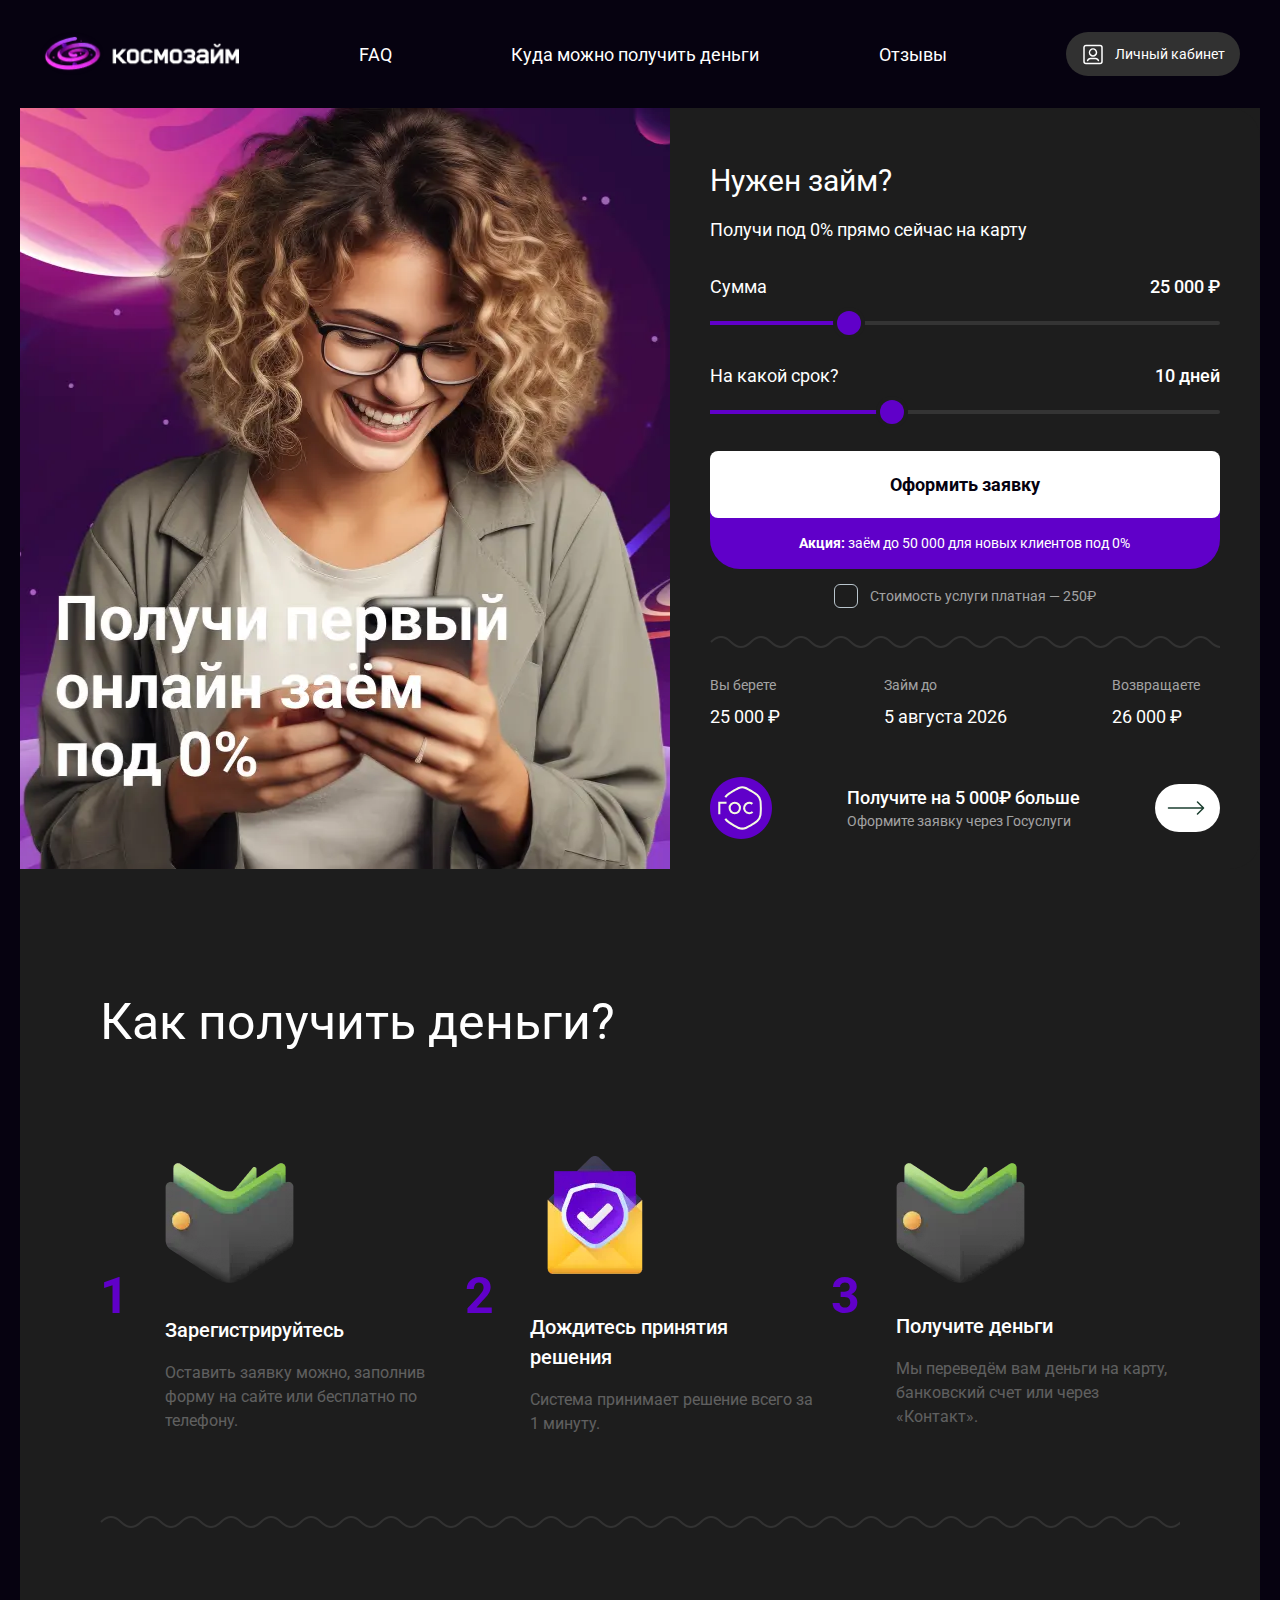
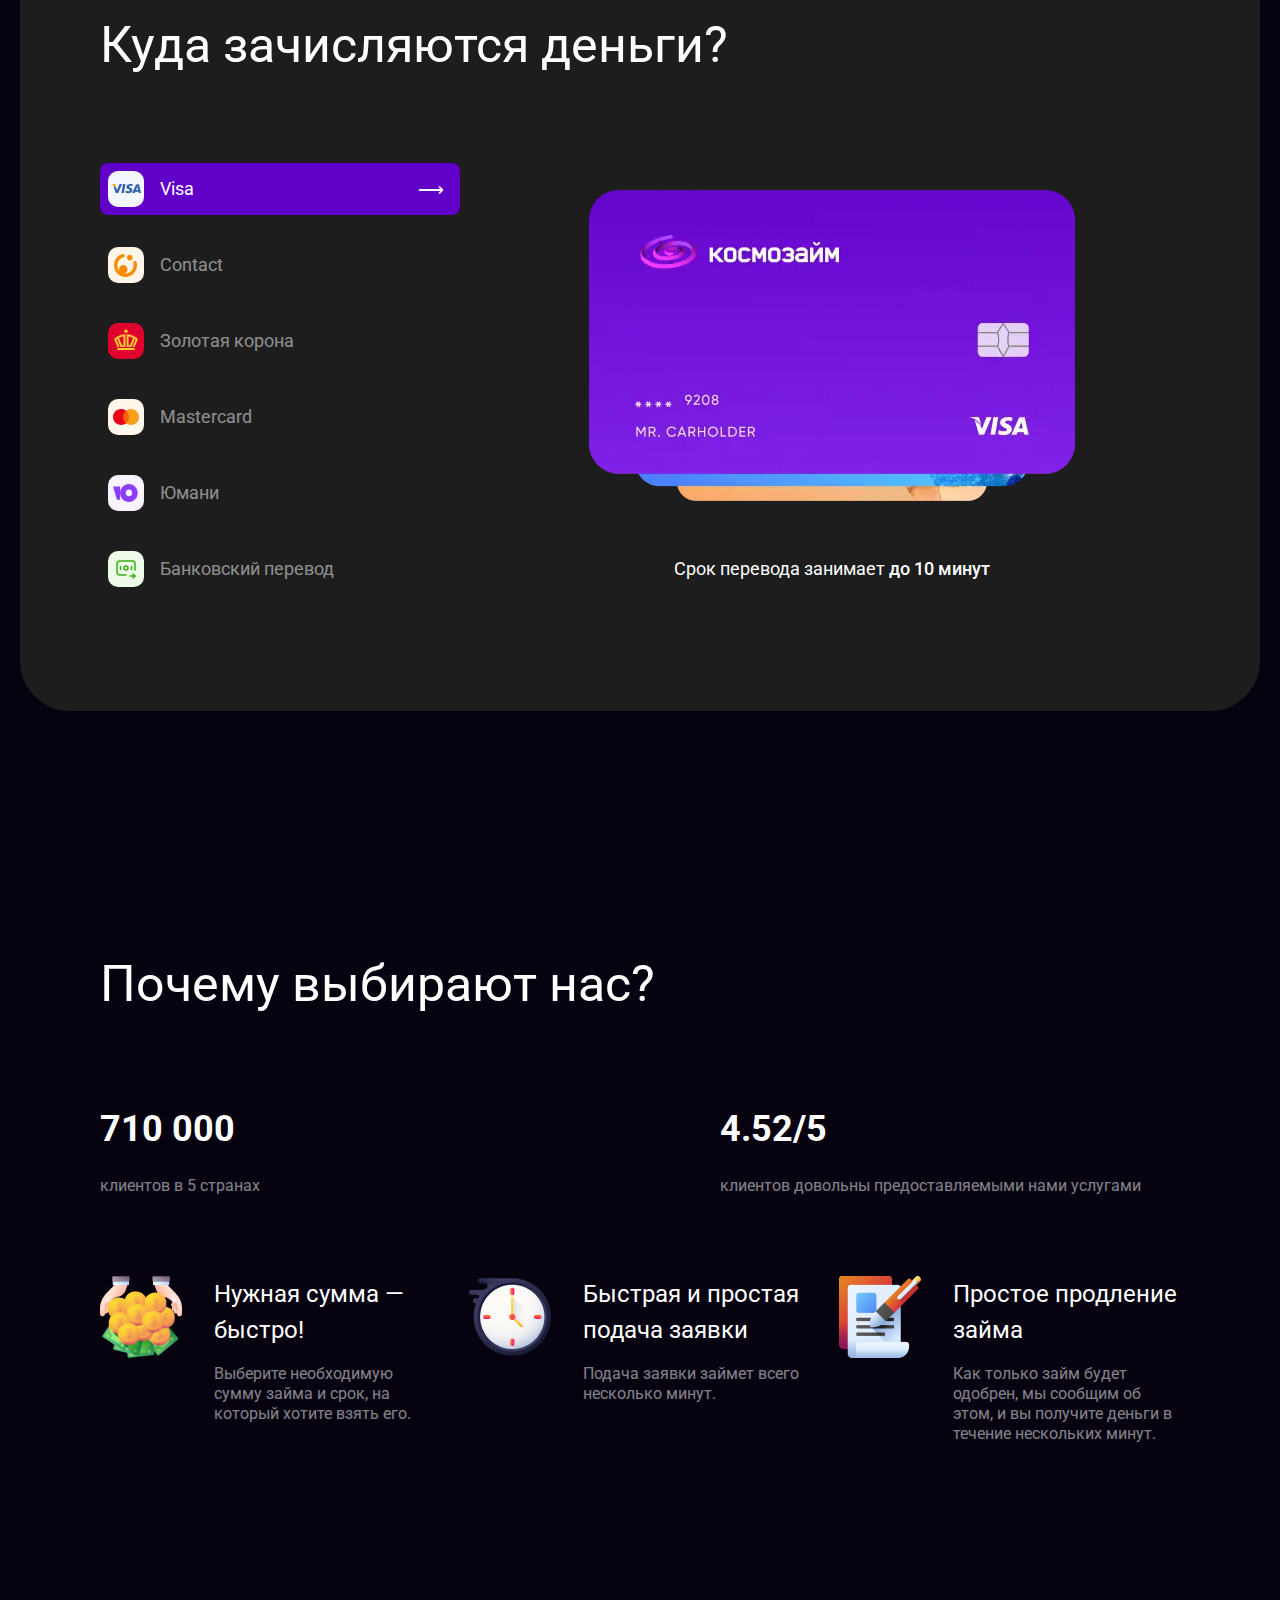
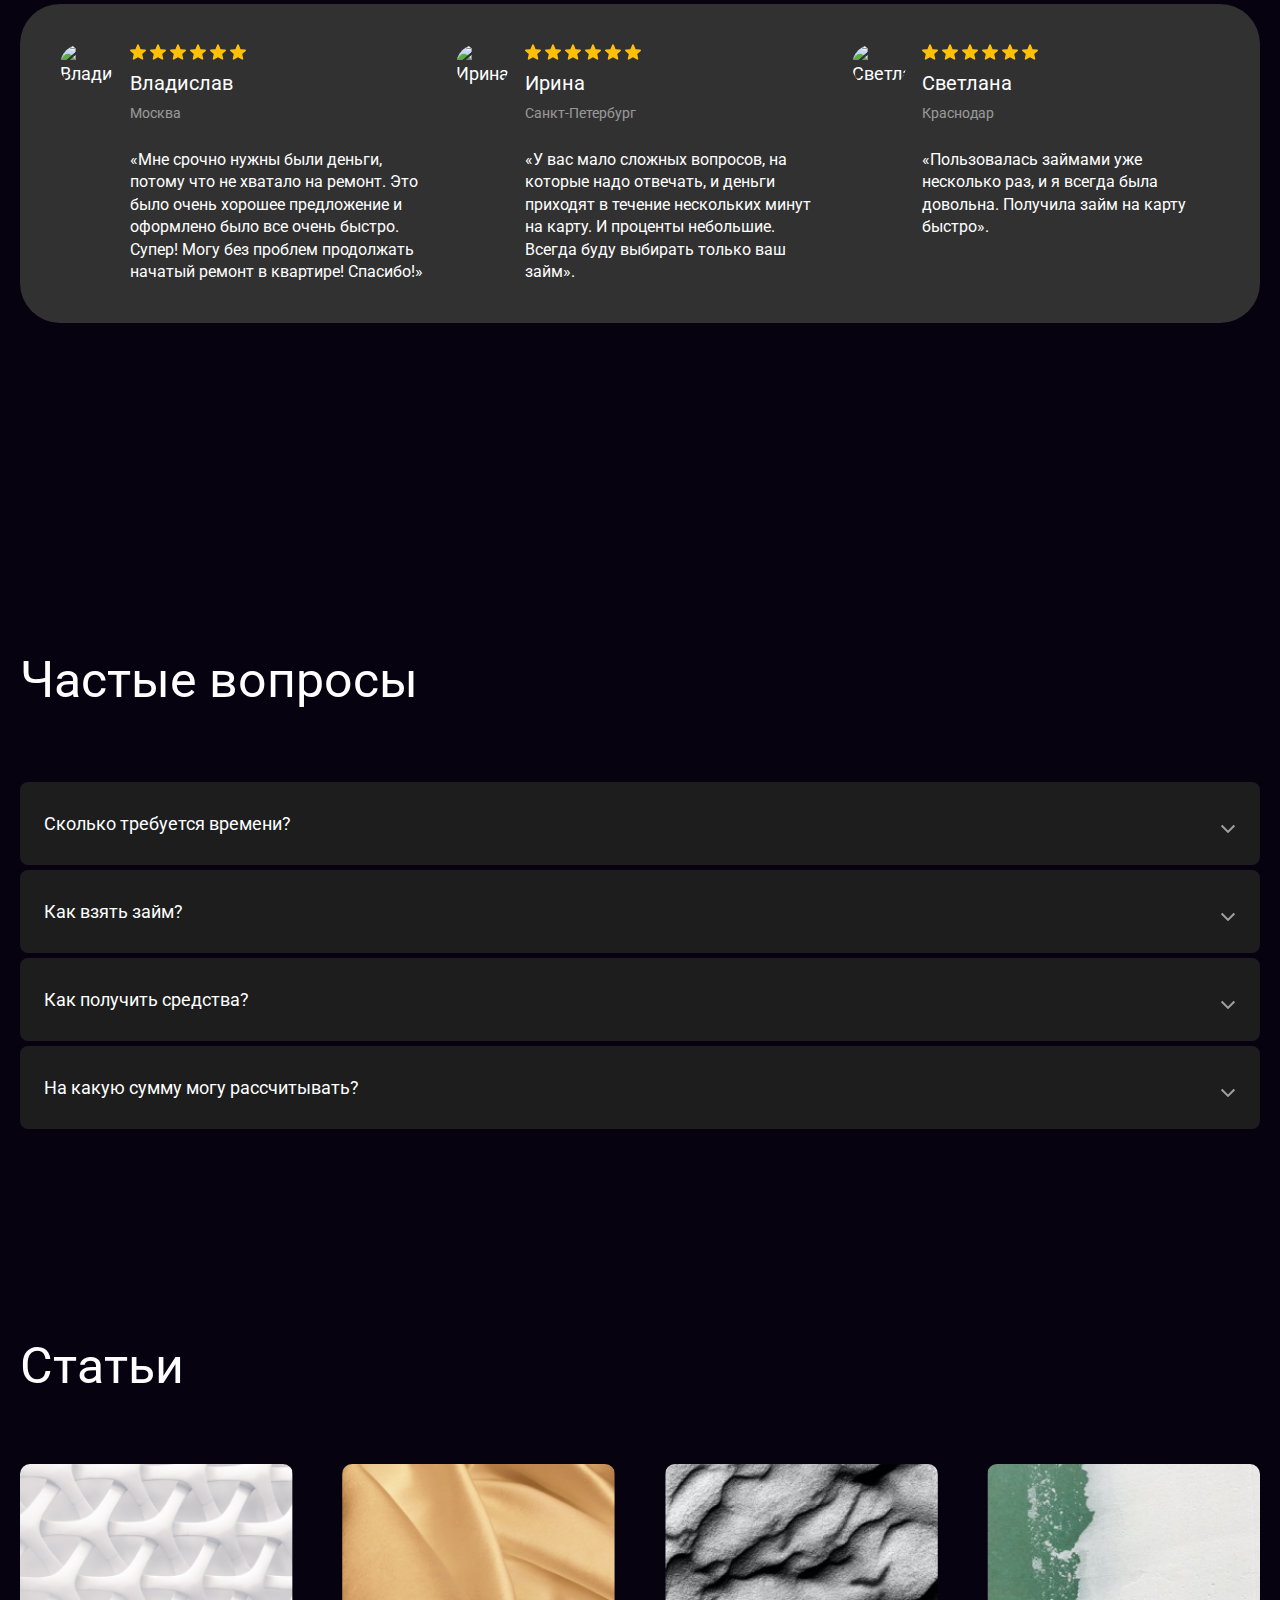
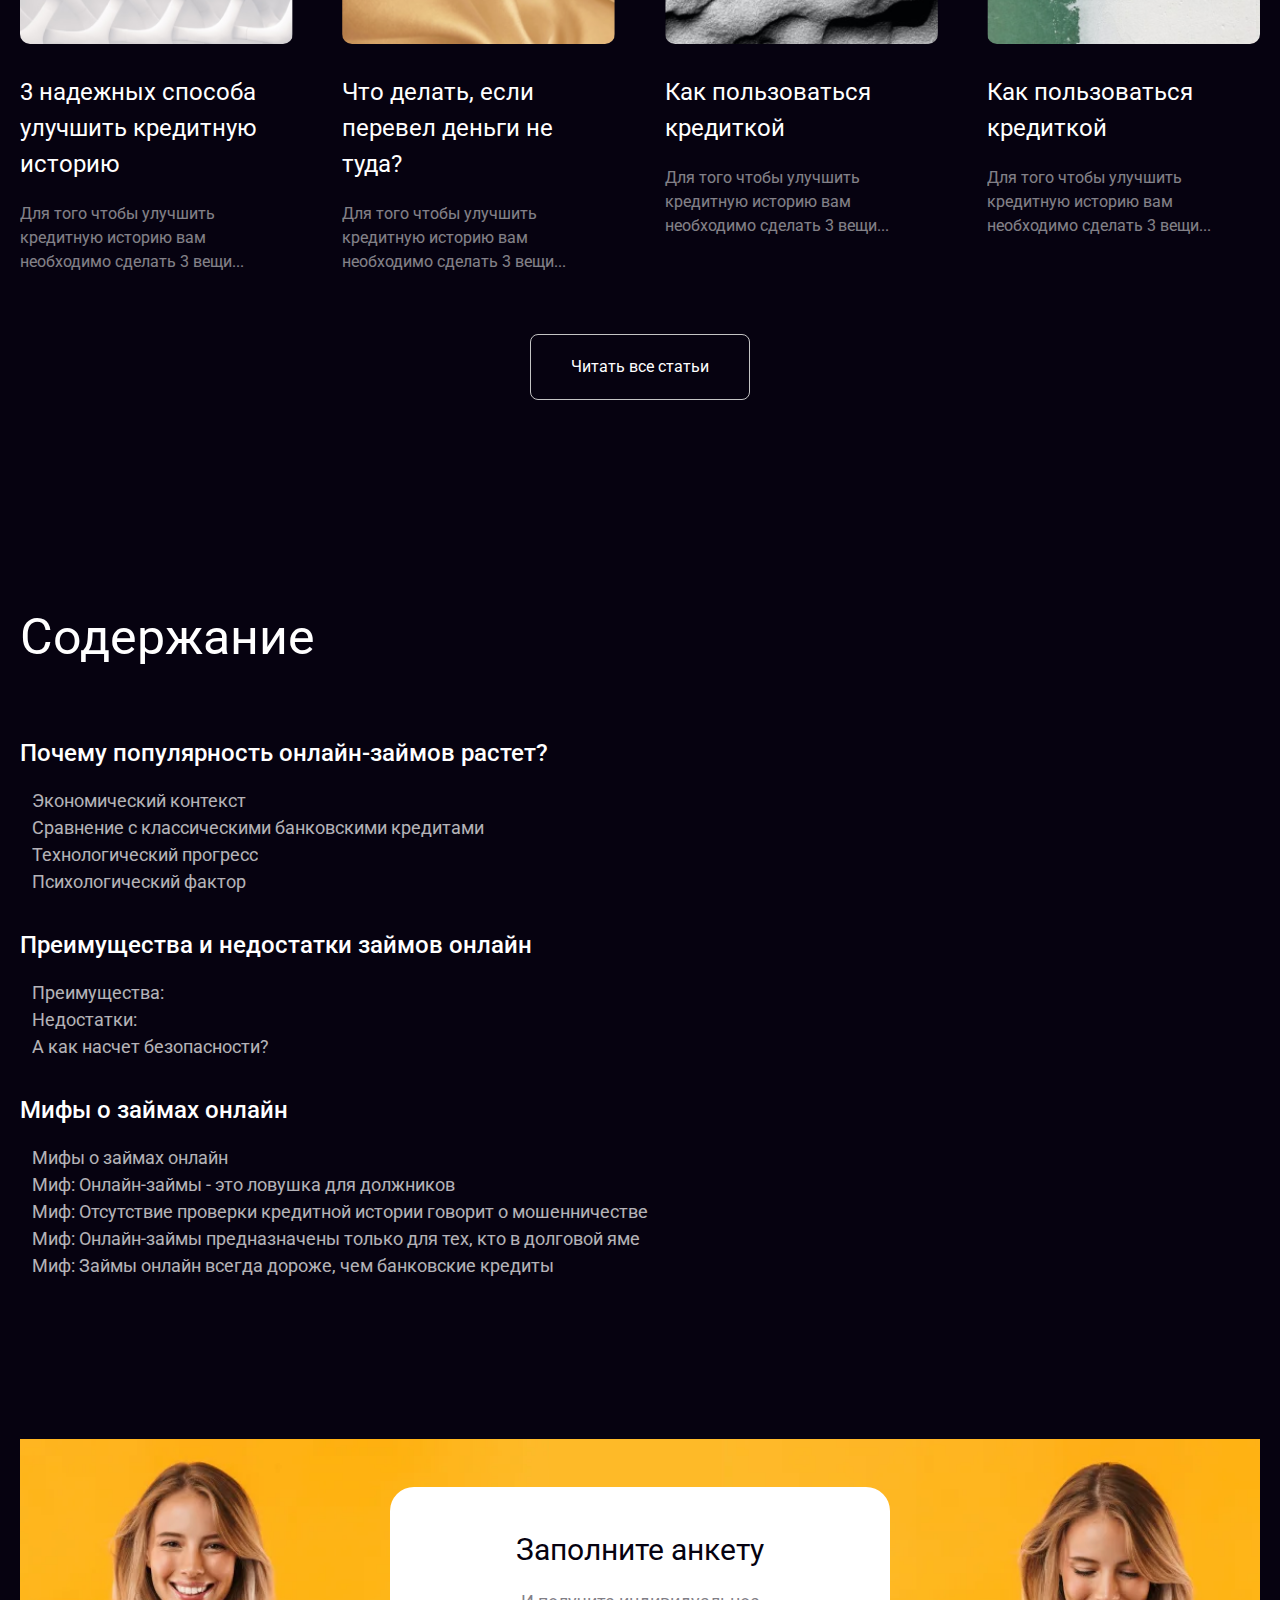
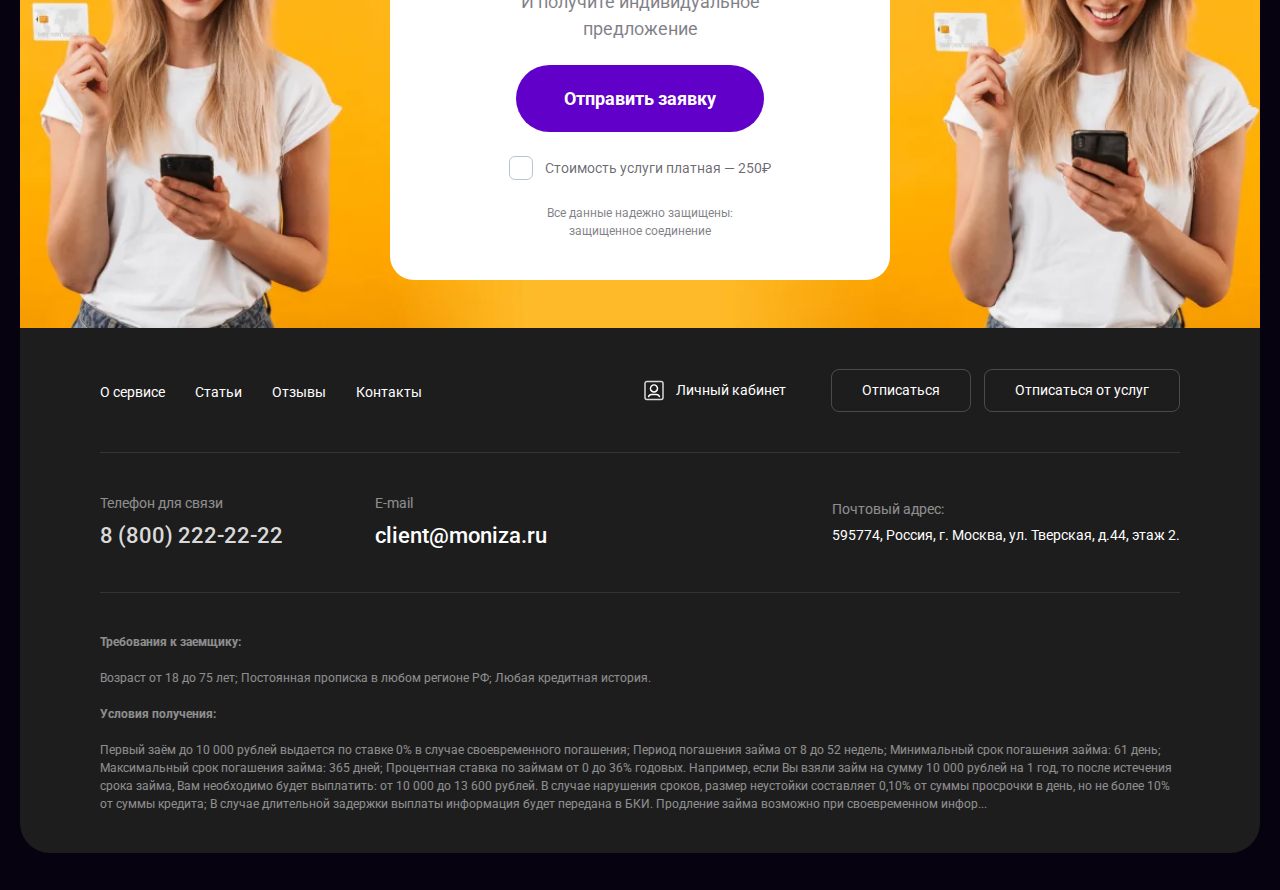
==== index.html @ 47b5fadd "Rename kosmozaym.html to index.html" ====
<!DOCTYPE html>
<html lang="en">
<head>
    <meta charset="UTF-8">
    <meta name="viewport" content="width=device-width, initial-scale=1.0">
    <title>Космозайм</title>
    <link rel="preconnect" href="https://fonts.googleapis.com">
    <link rel="preconnect" href="https://fonts.gstatic.com" crossorigin>
    <link href="https://fonts.googleapis.com/css2?family=Roboto:ital,wght@0,100;0,300;0,400;0,500;0,700;0,900;1,100;1,300;1,400;1,500;1,700;1,900&display=swap" rel="stylesheet">

    <link rel="stylesheet" href="./assets/css/style.css">
    
    <script src="./assets/js/alpine.min.js" defer></script>
</head>
<body x-data="{ mobileMenuOpen: false }" :style="mobileMenuOpen ? 'overflow-y: hidden;' : 'overflow-y: scroll;'">
    <header>
        <div class="header-container">
            <div class="flex justify-between items-center my-[32px]">
                <a href="#"><img src="./assets/img/logo.webp" width="199" height="45" alt="Bonon"></a>
                <a href="#" class="text-white book:hidden">FAQ</a>
                <a href="#" class="text-white book:hidden">Куда можно получить деньги</a>
                <a href="#" class="text-white book:hidden">Отзывы</a>
                <div class="items-center flex">
                    <a href="#" class="flex items-center bg-dark2 py-[10px] px-[15px] rounded-big text-white text-small leading-none smaller:hidden"><span class="mr-[10px]"><svg xmlns="http://www.w3.org/2000/svg" width="24" height="24" fill="none"><path stroke="#FFFFFF" stroke-linecap="round" stroke-linejoin="round" stroke-width="1.5" d="M19 21.5H5a2 2 0 0 1-2-2v-14a2 2 0 0 1 2-2h14a2 2 0 0 1 2 2v14a2 2 0 0 1-2 2Z" clip-rule="evenodd"/><path stroke="#FFFFFF" stroke-linecap="round" stroke-linejoin="round" stroke-width="1.5" d="M14.475 7.947a3.5 3.5 0 1 1-4.95 4.95 3.5 3.5 0 0 1 4.95-4.95M17.413 18.531a3.213 3.213 0 0 0-.804-1.172v0a3.209 3.209 0 0 0-2.185-.859H9.576c-.812 0-1.59.307-2.186.859v0a3.225 3.225 0 0 0-.804 1.172"/></svg></span><span>Личный кабинет</span></a>
                    <div class="w-16 ml-3  hidden book:flex relative justify-center items-center">
                        <div class="fixed top-0 left-0 w-full h-screen overflow-scroll bg-dark transition-all duration-200 ease-in-out z-10" :style="mobileMenuOpen ? 'visibility: visibile; opacity: 1;left:0;' : 'visibility: invisible; opacity: 0;left:-100%; pointer-events: none;'">
                            <div class="flex h-screen flex-col px-[20px] items-center justify-center">
                                <a href="#" class="flex items-center bg-dark2 py-[10px] px-[15px] rounded-big text-black2 text-small leading-none"><span class="mr-[10px]"><svg xmlns="http://www.w3.org/2000/svg" width="24" height="24" fill="none"><path stroke="#FFFFFF" stroke-linecap="round" stroke-linejoin="round" stroke-width="1.5" d="M19 21.5H5a2 2 0 0 1-2-2v-14a2 2 0 0 1 2-2h14a2 2 0 0 1 2 2v14a2 2 0 0 1-2 2Z" clip-rule="evenodd"/><path stroke="#FFFFFF" stroke-linecap="round" stroke-linejoin="round" stroke-width="1.5" d="M14.475 7.947a3.5 3.5 0 1 1-4.95 4.95 3.5 3.5 0 0 1 4.95-4.95M17.413 18.531a3.213 3.213 0 0 0-.804-1.172v0a3.209 3.209 0 0 0-2.185-.859H9.576c-.812 0-1.59.307-2.186.859v0a3.225 3.225 0 0 0-.804 1.172"/></svg></span><span>Личный кабинет</span></a>
                                <a href="#" class="text-white my-5 font-medium">FAQ</a>
                                <a href="#" class="text-white my-5 font-medium">Куда можно получить деньги</a>
                                <a href="#" class="text-white my-5 font-medium">Отзывы</a>
                            </div>
                        </div>
                        <button type="button" class=" tham tham-e-spin tham-w-8 -top-[8px] left-0 absolute z-20" @click="function(){$el.classList.toggle('tham-active');mobileMenuOpen = !mobileMenuOpen;}">
                            <div class="tham-box">
                              <div class="tham-inner bg-white"></div>
                            </div>
                        </button>
                    </div>                  
                </div>
            </div>
        </div>
    </header>
    <main>
        <div class="main-container">
            <div class="bg-dark rounded-b-big">
                <section class="header-block rounded-tr-[30px]" x-data="{ maxSum: 100000, minSum: 2500, step: 2500, progress: 25000, startPosition: 0, touch: false, width: 0, maxSum2: 30, minSum2: 1, step2: 1, progress2: 10, startPosition2: 0, touch2: false, width2: 0 }">
                    <div class="flex book:flex-col bg-dark rounded-[30px]">
                        <div class="w-[55%] h-[761px] normal:h-[400px] book:w-full" style="background-image: url(./assets/img/zaem.webp); background-size: cover; background-repeat: no-repeat;background-position: center;"></div>
                        <div class="w-[45%] bigger:w-[50%] semibig:w-[55%] book:w-full relative">
                            <div class="form-container py-[50px]">
                                <h3 class="text-white text-semibig mb-[13px]">Нужен займ?</h3>
                                <p class="text-white text-seminormal">Получи под 0% прямо сейчас на карту</p>
                                <div class="text-seminormal text-white">
                                    <div class="my-[30px]">
                                        <div class="flex items-center justify-between">
                                            <span>Сумма</span>
                                            <span class="font-medium" x-text="progress.toString().split('').reverse().map((el, index) => index % 3 !== 2 ? el : ` ${el}`).reverse().join('') + ' ₽'"></span>
                                        </div>
                                        <button type="button" @touchmove.window="let prog = progress;let round = (a, b) => Math.round(a/b)*b;if(touch){prog = round((maxSum / 100)* ((($event.touches[0].clientX - startPosition) / width) * 100), step);} if(prog >= minSum && prog <= maxSum){progress = prog}" @touchend.window="touch = false" @touchstart="touch = true;let prog = progress;let round = (a, b) => Math.round(a/b)*b;prog = round((maxSum / 100)* ((($event.touches[0].clientX - startPosition) / width) * 100), step);if(prog >= minSum && prog <= maxSum){progress = prog}" @mousedown="touch = true;let prog = progress;let round = (a, b) => Math.round(a/b)*b;prog = round((maxSum / 100)* ((($event.clientX - startPosition) / width) * 100), step);if(prog >= minSum && prog <= maxSum){progress = prog}" @mouseup.window="touch = false" @mousemove.window="let prog = progress;let round = (a, b) => Math.round(a/b)*b;if(touch){prog = round((maxSum / 100)* ((($event.clientX - startPosition) / width) * 100), step);} if(prog >= minSum && prog <= maxSum){progress = prog}" class="styled-range relative w-full h-[4px] bg-white/10 rounded-full mt-[21px]" x-init="width = $el.getBoundingClientRect().width;" @resize.window="width = $el.getBoundingClientRect().width;">
                                            <div class="absolute bg-purple h-[4px] left-0 top-0" :style="'width:' + (progress / maxSum) * 100 + '%;'" x-init="startPosition = $el.getBoundingClientRect().left;" @resize.window="startPosition = $el.getBoundingClientRect().left;"></div>
                                            <div class="absolute w-[24px] h-[24px] bg-purple rounded-full -top-[250%] left-0 shadow-range" :style="'left:' + (progress / maxSum) * 100 + '%;'"></div>
                                            <!-- Если нужно использовать элемент выбора для формы, данные автоматически добавляются скриптом в value этого input:  -->
                                            <input type="range" :value="progress" style="display: none;">
                                        </button>
                                        
                                    </div>
                                    <div class="my-[30px]">
                                        <div class="flex items-center justify-between">
                                            <span>На какой срок?</span>
                                            <span class="font-medium" x-text="function(){let dayTitle = (number) => {if (number > 10 && [11, 12, 13, 14].includes(number%100)) return 'дней';last_num = number%10;if (last_num == 1) return 'день';if ([2,3,4].includes(last_num)) return 'дня';if ([5,6,7,8,9, 0].includes(last_num)) return 'дней';}; return progress2 + ' ' + dayTitle(progress2)}"></span>
                                        </div>
                                        <button type="button"  @touchmove.window="let prog = progress2;let round = (a, b) => Math.round(a/b)*b;if(touch2){prog = round((maxSum2 / 100)* ((($event.touches[0].clientX - startPosition2) / width2) * 100), step2);} if(prog >= minSum2 && prog <= maxSum2){progress2 = prog}" @touchend.window="touch2 = false" @touchstart="touch2 = true;let prog = progress2;let round = (a, b) => Math.round(a/b)*b;prog = round((maxSum2 / 100)* ((($event.touches[0].clientX - startPosition2) / width2) * 100), step2);if(prog >= minSum2 && prog <= maxSum2){progress2 = prog}" @mousedown="touch2 = true;let prog = progress2;let round = (a, b) => Math.round(a/b)*b;prog = round((maxSum2 / 100)* ((($event.clientX - startPosition2) / width2) * 100), step2);if(prog >= minSum2 && prog <= maxSum2){progress2 = prog}" @mouseup.window="touch2 = false" @mousemove.window="let prog = progress2;let round = (a, b) => Math.round(a/b)*b;if(touch2){prog = round((maxSum2 / 100)* ((($event.clientX - startPosition2) / width2) * 100), step2);} if(prog >= minSum2 && prog <= maxSum2){progress2 = prog}" class="styled-range relative w-full h-[4px] bg-white/10 rounded-full mt-[21px]" x-init="width2 = $el.getBoundingClientRect().width;" @resize.window="width2 = $el.getBoundingClientRect().width;">
                                            <div class="absolute bg-purple h-[4px] left-0 top-0" :style="'width:' + (progress2 / maxSum2) * 100 + '%;'" x-init="startPosition2 = $el.getBoundingClientRect().left;" @resize.window="startPosition2 = $el.getBoundingClientRect().left;"></div>
                                            <div class="absolute w-[24px] h-[24px] bg-purple rounded-full -top-[250%] left-0 shadow-range" :style="'left:' + (progress2 / maxSum2) * 100 + '%;'"></div>
                                            <!-- Если нужно использовать элемент выбора для формы, данные автоматически добавляются скриптом в value этого input:  -->
                                            <input type="range" :value="progress2" style="display: none;">
                                        </button>
                                        
                                    </div>
                                </div>
                                
                                <div class="flex flex-col w-full bg-purple rounded-[30px] mt-[30px]">
                                    <a href="#" class="text-black focus:border-0 focus:ring-0 text-seminormal font-bold text-center py-[20px] smaller:py-[15px] smaller:font-medium bg-white rounded-[8px]">Оформить заявку</a>
                                    <div class="text-small text-white text-center py-[15px] smaller:px-4"><span class="font-bold text-white">Акция: </span>заём до 50 000 для новых клиентов под 0%</div>
                                </div>
    
                                <label class="flex justify-center items-center mt-[15px]">
                                    <input type="checkbox" class="text-purple rounded-[6px] focus:outline-none focus:ring-0 focus:ring-offset-0 border border-gray2 w-[24px] h-[24px] bg-transparent">
                                    <span class="text-small ml-[12px] text-white/60">Стоимость услуги платная — 250₽</span>
                                </label>
                                <div class="mt-[26px]">
                                    <div class="bg-separator-wave h-[12px] mt-7 book:my-[50px]"></div>
                                    <div class="flex smaller:flex-col justify-between smaller:items-start items-center mt-[27px] mr-[20px] smaller:mr-0">
                                        <div class="text-white smaller:mb-5">
                                            <div class="text-white/60 text-small">Вы берете</div>
                                            <div class="text-seminormal mt-[7px]" x-text="progress.toString().split('').reverse().map((el, index) => index % 3 !== 2 ? el : ` ${el}`).reverse().join('') + ' ₽'"></div>
                                        </div>
                                        <div class="text-white smaller:mb-5">
                                            <div class="text-white/60 text-small">Займ до</div>
                                            <div class="text-seminormal mt-[7px]" x-text="function(){let date = new Date();let mNames = ['января', 'февраля', 'марта', 'апреля', 'мая', 'июня', 'июля', 'августа', 'сентября', 'октября', 'ноября', 'декабря']; date.setDate(date.getDate() + progress2); return date.getDate() + ' ' + mNames[date.getMonth()] + ' ' + date.getFullYear()}">22 сентября 2021</div>
                                        </div>
                                        <div class="text-white smaller:mb-5">
                                            <div class="text-white/60 text-small">Возвращаете</div>
                                            <div class="text-seminormal mt-[7px]" x-text="(progress + ((progress / 100) * 4 )).toString().split('').reverse().map((el, index) => index % 3 !== 2 ? el : ` ${el}`).reverse().join('') + ' ₽'"">26 000₽</div>
                                        </div>
                                    </div>
                                </div>
                            </div>
                            <div class="absolute bottom-0 left-0 book:static w-full bg-white2">
                                <div class="form-container py-[30px] semibig:px-[20px]">
                                    <a href="#" class="flex justify-between items-center">
                                        <div class="smaller:hidden">
                                            <svg xmlns="http://www.w3.org/2000/svg" width="62" height="62" fill="none"><g clip-path="url(#a)"><path fill="#6000C9" d="M31 62c17.12 0 31-13.88 31-31C62 13.88 48.12 0 31 0 13.88 0 0 13.88 0 31c0 17.12 13.88 31 31 31Z"/><path fill="#F4FAE1" d="M32.22 52.7a9.424 9.424 0 0 1-3.845-.744c-.124 0-2.893-1.343-5.993-3.224-3.1-1.88-5.56-3.74-5.663-3.823a9.631 9.631 0 0 1-2.252-2.687l1.777-1.054a7.628 7.628 0 0 0 1.777 2.067s2.46 1.88 5.477 3.699c3.017 1.819 5.766 3.1 5.807 3.12a8.267 8.267 0 0 0 5.932 0s2.79-1.301 5.807-3.12a65.603 65.603 0 0 0 5.477-3.7 9.135 9.135 0 0 0 2.996-5.455s.33-3.183.33-6.82c0-3.638-.31-6.8-.33-6.82a9.156 9.156 0 0 0-2.996-5.456s-2.46-1.881-5.477-3.7c-3.017-1.818-5.91-3.058-5.91-3.058a8.267 8.267 0 0 0-5.932 0s-2.79 1.302-5.787 3.12a67.634 67.634 0 0 0-5.435 3.679 7.667 7.667 0 0 0-1.777 2.067l-1.736-1.013a9.588 9.588 0 0 1 2.294-2.687s2.542-1.942 5.662-3.823c3.12-1.88 5.89-3.162 5.994-3.224a10.333 10.333 0 0 1 7.667 0c.124 0 2.873 1.343 5.993 3.224 3.12 1.88 5.456 3.74 5.642 3.823a11.18 11.18 0 0 1 3.803 6.882c0 .124.33 3.286.33 7.027 0 3.74-.31 6.903-.33 7.027a11.18 11.18 0 0 1-3.803 6.882s-2.542 1.942-5.662 3.823c-3.121 1.88-5.89 3.162-5.994 3.224a9.424 9.424 0 0 1-3.844.744Z"/><path fill="#F4FAE1" d="M8.267 24.8h8.266v2.067h-6.2V37.2H8.267V24.8ZM24.8 26.867a4.133 4.133 0 1 1 0 8.267 4.133 4.133 0 0 1 0-8.267Zm0-2.067a6.2 6.2 0 1 0 0 12.4 6.2 6.2 0 0 0 0-12.4ZM39.267 37.2a6.2 6.2 0 1 1 3.76-11.14l-1.26 1.633a4.133 4.133 0 0 0-2.5-.826 4.133 4.133 0 1 0 2.666 7.295l1.322 1.591a6.2 6.2 0 0 1-3.988 1.447Z"/></g><defs><clipPath id="a"><path fill="#fff" d="M0 0h62v62H0z"/></clipPath></defs></svg>
                                        </div>
                                        <div class="text-white">
                                            <div class="text-seminormal font-medium">Получите на 5 000₽ больше</div>
                                            <div class="text-small text-white/60">Оформите заявку через Госуслуги</div>
                                        </div>
                                        <div class="bg-white rounded-full px-3 py-3"><svg xmlns="http://www.w3.org/2000/svg" width="41" height="24" fill="none"><path stroke="#1B3F30" stroke-linecap="round" stroke-linejoin="round" stroke-width="1.5" d="M1.48 11.98h34.99M30.483 5.988 36.52 12l-6.037 6.012"/></svg></div>
                                    </a>
                                </div>
                            </div>
                        </div>
                    </div>
                </section>
                <section class="px-[20px] md:px-[80px] py-10 md:py-[116px] ">
                    <h2 class="text-[26px] text-white md:text-[50px] text-center md:text-left">Как получить деньги?</h2> 
                    <div class="flex mt-5 md:mt-12 flex-wrap gap-4">
                        <div class="md:flex lg:items-center relative w-full text-center lg:text-left mt-12 lg:flex-1">
                            <div class="text-purple text-[50px] font-bold absolute md:relative">1</div>
                            <div class="md:pl-9 text-center flex-grow lg:text-left">
                                <img src="./assets/img/howtoapply.webp" alt="Зарегистрируйтесь" title="Зарегистрируйтесь" class="mx-auto lg:mx-0">
                                <h3 class="text-normal mt-7 text-white font-medium">Зарегистрируйтесь</h3>
                                <p class="text-[16px] text-white/60 opacity-50 mt-4">
                                    <span>Оставить заявку можно, заполнив форму на сайте или бесплатно по телефону.</span>
                                </p>
                            </div>
                        </div>
                        <div class="md:flex lg:items-center relative w-full text-center lg:text-left mt-12 lg:flex-1">
                            <div class="text-purple text-[50px] font-bold absolute md:relative">2</div>
                            <div class="md:pl-9 text-center flex-grow lg:text-left">
                                <img src="./assets/img/howtocheck.webp" alt="Дождитесь принятия решения" title="Дождитесь принятия решения" class="mx-auto lg:mx-0">
                                <h3 class="text-normal mt-7 text-white font-medium">Дождитесь принятия решения</h3>
                                <p class="text-[16px] text-white/60 opacity-50 mt-4"><span>Система принимает решение всего за 1 минуту.</span>
                                </p>
                            </div>
                        </div>
                        <div class="md:flex lg:items-center relative w-full text-center lg:text-left mt-12 lg:flex-1">
                            <div class="text-purple text-[50px] font-bold absolute md:relative">3</div>
                            <div class="md:pl-9 text-center flex-grow lg:text-left">
                                <img src="./assets/img/howtoreceivemoney.webp" alt="Получите деньги" title="Получите деньги" class="mx-auto lg:mx-0">
                                <h3 class="text-normal mt-7 text-white font-medium">Получите деньги</h3>
                                <p class="text-[16px] text-white/60 opacity-50 mt-4">
                                    <span>Мы переведём вам деньги на карту, банковский счет или через «Контакт».</span>
                                </p>
                            </div>
                        </div>
                    </div>
                    <div class="mt-20 bg-separator-wave h-[12px]"></div>
                    <h2 class="text-[26px] text-white md:text-[50px] text-center md:text-left mt-10 md:mt-20">Куда зачисляются деньги?</h2>
                    <div class="lg:flex gap-6 items-center mt-10 md:mt-20" x-data="{currentCardUrl: './assets/img/cardlist.webp', activeBtn: 1}">
                            <ul class="flex flex-wrap lg:flex-col justify-around gap-2 lg:gap-6">
                                <li @click="currentCardUrl = './assets/img/cardlist.webp';activeBtn = 1" class="px-2 py-2 cursor-pointer rounded-lg lg:min-w-[360px] relative flex items-center" :class="activeBtn == 1 ? 'px-2 py-2 cursor-pointer rounded-lg lg:min-w-[360px] relative flex items-center bg-purple' : 'px-2 py-2 cursor-pointer rounded-lg lg:min-w-[360px] relative flex items-center'">
                                    <svg width="36" height="36" viewBox="0 0 36 36" fill="none" xmlns="http://www.w3.org/2000/svg" class="lg:inline-block">
                                        <rect width="36" height="36" rx="10" fill="#F3F8FF"></rect>
                                        <path d="M30.9824 13.1316H29.0964C28.5263 13.1316 28.0877 13.307 27.8245 13.8772L24.228 22.079H26.7719C26.7719 22.079 27.2105 20.9825 27.2982 20.7193C27.5614 20.7193 30.0614 20.7193 30.4122 20.7193C30.5 21.0263 30.7193 22.0351 30.7193 22.0351H33L30.9824 13.1316ZM28 18.8772C28.2193 18.3509 28.9649 16.3772 28.9649 16.3772C28.9649 16.4211 29.1842 15.8509 29.2719 15.5439L29.4473 16.3333C29.4473 16.3333 29.9298 18.4825 30.0175 18.9211H28V18.8772Z" fill="#3362AB"></path> <path d="M24.4035 19.1403C24.4035 20.9825 22.7368 22.2105 20.1491 22.2105C19.0526 22.2105 18 21.9912 17.4298 21.7281L17.7807 19.7105L18.0877 19.8421C18.8772 20.193 19.4035 20.3246 20.3684 20.3246C21.0702 20.3246 21.8158 20.0614 21.8158 19.4474C21.8158 19.0526 21.5088 18.7895 20.5438 18.3509C19.6228 17.9123 18.3947 17.2105 18.3947 15.9386C18.3947 14.1842 20.1052 13 22.5175 13C23.4386 13 24.2281 13.1754 24.7105 13.3947L24.3596 15.3246L24.1842 15.1491C23.7456 14.9737 23.1754 14.7982 22.3421 14.7982C21.421 14.8421 20.9824 15.2368 20.9824 15.5877C20.9824 15.9825 21.5088 16.2895 22.3421 16.6842C23.7456 17.3421 24.4035 18.0877 24.4035 19.1403Z" fill="#3362AB"></path> <path d="M3 13.2193L3.04386 13.0438H6.81579C7.3421 13.0438 7.73684 13.2193 7.86842 13.7894L8.70175 17.7368C7.86842 15.6315 5.9386 13.921 3 13.2193Z" fill="#F9B50B"></path> <path d="M14.0087 13.1315L10.1929 22.035H7.60521L5.41223 14.5789C6.99118 15.5876 8.30697 17.1666 8.78942 18.2631L9.05258 19.1841L11.421 13.0876H14.0087V13.1315Z" fill="#3362AB"></path><path d="M15.0175 13.0876H17.4298L15.8947 22.035H13.4824L15.0175 13.0876Z" fill="#3362AB"></path>
                                    </svg>
                                    <div class="flex justify-between items-center semibook:mx-2">
                                        <span class="lg:ml-4 text-sm md:text-seminormal text-white" :class="activeBtn == 1 ? 'lg:ml-4 text-sm md:text-seminormal text-white opacity-100' : 'lg:ml-4 opacity-50 text-sm md:text-seminormal text-white'">Visa</span>
                                        <span class="lg:inline text-md absolute right-4 arrow semibook:hidden text-white" :style="activeBtn == 1 ? 'visibility:visible;opacity:1;' : 'visibility:invisible;opacity:0;'">⟶</span>
                                    </div>
                                </li>
                                <li @click="currentCardUrl = './assets/img/contactcard.webp';activeBtn = 2" class="px-2 py-2 cursor-pointer rounded-lg lg:min-w-[360px] relative flex items-center" :class="activeBtn == 2 ? 'px-2 py-2 cursor-pointer rounded-lg lg:min-w-[360px] relative flex items-center bg-purple' : 'px-2 py-2 cursor-pointer rounded-lg lg:min-w-[360px] relative flex items-center'">
                                    <svg width="36" height="36" viewBox="0 0 36 36" fill="none" xmlns="http://www.w3.org/2000/svg" class="lg:inline-block">
                                        <rect width="36" height="36" rx="10" fill="#FFF5E9"></rect>
                                        <path d="M26.5655 14.0985C27.4624 13.8357 28.4234 14.3613 28.6156 15.2812C28.8719 16.2669 29 17.2525 29 18.3038C29 24.7433 23.8747 30 17.532 30C11.1894 30 6 24.7433 6 18.3038C6 13.0472 9.52368 8.38183 14.585 7.06766C15.4819 6.80482 16.4429 7.33049 16.6351 8.25042C16.8914 9.17034 16.3788 10.0903 15.4819 10.3531C11.8942 11.3387 9.39554 14.6242 9.39554 18.3696C9.39554 20.3408 10.1003 22.2464 11.2535 23.692C11.1253 23.232 11.0613 22.8378 11.0613 22.3778C11.0613 20.0123 12.9192 18.041 15.2897 18.041C17.6602 18.041 19.5181 19.9466 19.5181 22.3778C19.5181 24.4148 18.1086 26.1232 16.2507 26.5831C16.6351 26.6489 17.0836 26.6489 17.468 26.6489C21.9526 26.6489 25.6045 22.9035 25.6045 18.3696C25.6045 17.6468 25.4763 16.924 25.3482 16.2012C25.156 15.2812 25.6685 14.3613 26.5655 14.0985ZM22.5292 7.92187C24.0028 8.25042 24.9638 9.82742 24.5794 11.3387C24.195 12.85 22.7214 13.7699 21.2479 13.4414C19.7744 13.1129 18.8134 11.5359 19.1978 10.0246C19.5822 8.44754 21.0557 7.52762 22.5292 7.92187Z" fill="#FF8C00"></path>
                                    </svg>
                                    <div class="flex justify-between items-center semibook:mx-2">
                                        <span class="lg:ml-4 text-sm md:text-seminormal text-white" :class="activeBtn == 2 ? 'lg:ml-4 text-sm md:text-seminormal text-white opacity-100' : 'lg:ml-4 opacity-50 text-sm md:text-seminormal text-white'">Contact</span>
                                        <span class="lg:inline text-md absolute right-4 arrow semibook:hidden text-white" :style="activeBtn == 2 ? 'visibility:visible;opacity:1;' : 'visibility:invisible;opacity:0;'">⟶</span>
                                    </div>
                                </li>
                                <li @click="currentCardUrl = './assets/img/koronacard.webp';activeBtn = 3" class="px-2 py-2 cursor-pointer rounded-lg lg:min-w-[360px] relative flex items-center" :class="activeBtn == 3 ? 'px-2 py-2 cursor-pointer rounded-lg lg:min-w-[360px] relative flex items-center bg-purple' : 'px-2 py-2 cursor-pointer rounded-lg lg:min-w-[360px] relative flex items-center'">
                                    <svg width="36" height="36" viewBox="0 0 36 36" fill="none" xmlns="http://www.w3.org/2000/svg" class="lg:inline-block">
                                        <rect width="36" height="36" rx="10" fill="#E0002E"></rect>
                                        <path fill-rule="evenodd" clip-rule="evenodd" d="M9.43225 27H26.5677V24.9619H9.43225V27ZM17.9757 6L20.2671 8.27065L17.9757 10.5368L15.7315 8.2714L17.9757 6ZM30 15.8904C26.8281 13.0664 22.7815 11.453 18.5594 11.329V24.0639C18.5594 24.0639 21.8673 24.0594 22.7277 24.0639C23.4454 24.0669 23.7023 23.4103 23.7023 23.4103L26.7223 15.9567C27.0123 16.146 27.2979 16.3443 27.5747 16.5507L24.4369 24.0639H26.6252L30 15.8904ZM21.6413 22.2471C21.4278 22.2552 20.5725 22.2471 20.5725 22.2471V13.5795C22.1227 13.8307 23.5992 14.3039 24.969 14.9678L22.1278 21.9229C21.9607 22.2605 21.642 22.2471 21.642 22.2471H21.6413ZM6 15.8904C9.17187 13.0664 13.2185 11.453 17.4406 11.329V24.0639C17.4406 24.0639 14.1327 24.0594 13.2723 24.0639C12.5539 24.0669 12.297 23.4103 12.297 23.4103L9.27768 15.9567C8.98693 16.146 8.70208 16.3443 8.42532 16.5507L11.5631 24.0639H9.37484L6 15.8904ZM14.3594 22.2471C14.5714 22.2552 15.4267 22.2471 15.4267 22.2471V13.5795C13.9032 13.8262 12.4228 14.2937 11.031 14.9678L13.8722 21.9229C14.0385 22.2605 14.3594 22.2471 14.3594 22.2471Z" fill="#FFC733"></path>
                                    </svg>
                                    <div class="flex justify-between items-center semibook:mx-2">
                                        <span class="lg:ml-4 text-sm md:text-seminormal text-white" :class="activeBtn == 3 ? 'lg:ml-4 text-sm md:text-seminormal text-white opacity-100' : 'lg:ml-4 opacity-50 text-sm md:text-seminormal text-white'">Золотая корона</span>
                                        <span class="lg:inline text-md absolute right-4 arrow semibook:hidden text-white" :style="activeBtn == 3 ? 'visibility:visible;opacity:1;' : 'visibility:invisible;opacity:0;'">⟶</span>
                                    </div>
                                </li>
                                <li @click="currentCardUrl = './assets/img/mastercardcard.webp';activeBtn = 4" class="px-2 py-2 cursor-pointer rounded-lg lg:min-w-[360px] relative flex items-center" :class="activeBtn == 4 ? 'px-2 py-2 cursor-pointer rounded-lg lg:min-w-[360px] relative flex items-center bg-purple' : 'px-2 py-2 cursor-pointer rounded-lg lg:min-w-[360px] relative flex items-center'">
                                    <svg width="36" height="36" viewBox="0 0 36 36" fill="none" xmlns="http://www.w3.org/2000/svg" class="lg:inline-block">
                                        <rect width="36" height="36" rx="10" fill="#FFF7EB">
                                        </rect> <g clip-path="url(#clip0)"><path d="M21.515 11.7111H14.485V24.2888H21.515V11.7111Z" fill="#FF5F00"></path><path d="M14.9313 18.0001C14.9313 15.4446 16.1365 13.1779 17.9888 11.7112C16.6275 10.6446 14.909 10.0001 13.0343 10.0001C8.59313 10.0001 5 13.5779 5 18.0001C5 22.4223 8.59313 26.0001 13.0343 26.0001C14.909 26.0001 16.6275 25.3557 17.9888 24.289C16.1365 22.8446 14.9313 20.5557 14.9313 18.0001Z" fill="#EB001B"></path> <path d="M31 18C31 22.4222 27.4069 26 22.9657 26C21.0911 26 19.3726 25.3556 18.0112 24.2889C19.8859 22.8222 21.0687 20.5556 21.0687 18C21.0687 15.4444 19.8636 13.1778 18.0112 11.7111C19.3726 10.6444 21.0911 10 22.9657 10C27.4069 10 31 13.6 31 18Z" fill="#F79E1B"></path></g> <defs><clipPath id="clip0"><rect width="26" height="16" fill="white" transform="translate(5 10)"></rect></clipPath></defs>
                                    </svg>
                                    <div class="flex justify-between items-center semibook:mx-2">
                                        <span class="lg:ml-4 text-sm md:text-seminormal text-white" :class="activeBtn == 4 ? 'lg:ml-4 text-sm md:text-seminormal text-white opacity-100' : 'lg:ml-4 opacity-50 text-sm md:text-seminormal text-white'">Mastercard</span>
                                        <span class="lg:inline text-md absolute right-4 arrow semibook:hidden text-white" :style="activeBtn == 4 ? 'visibility:visible;opacity:1;' : 'visibility:invisible;opacity:0;'">⟶</span>
                                    </div>
                                </li>
                                <li @click="currentCardUrl = './assets/img/ucard.webp';activeBtn = 5" class="px-2 py-2 cursor-pointer rounded-lg lg:min-w-[360px] relative flex items-center" :class="activeBtn == 5 ? 'px-2 py-2 cursor-pointer rounded-lg lg:min-w-[360px] relative flex items-center bg-purple' : 'px-2 py-2 cursor-pointer rounded-lg lg:min-w-[360px] relative flex items-center'">
                                    <svg width="36" height="36" viewBox="0 0 36 36" fill="none" xmlns="http://www.w3.org/2000/svg" class="lg:inline-block">
                                        <rect width="36" height="36" rx="10" fill="#F8F3FF"></rect> <path d="M20.9342 9C16.0482 9 12.1623 13.0441 12.1623 18C12.1623 23.013 16.1039 27 20.9342 27C25.764 27 29.7061 22.9558 29.7061 18C29.7061 13.0441 25.764 9 20.9342 9ZM20.9342 21.3039C19.1575 21.3039 17.6579 19.7658 17.6579 17.9428C17.6579 16.1203 19.1575 14.5822 20.9342 14.5822C22.7105 14.5822 24.2097 16.1203 24.2097 17.9428C24.1539 19.8229 22.7105 21.3039 20.9338 21.3039H20.9342ZM12.1066 11.5632V24.6645H8.99693L5 11.5632H12.1066Z" fill="#8B3FFD"></path>
                                    </svg>
                                    <div class="flex justify-between items-center semibook:mx-2">
                                        <span class="lg:ml-4 text-sm md:text-seminormal text-white" :class="activeBtn == 5 ? 'lg:ml-4 text-sm md:text-seminormal text-white opacity-100' : 'lg:ml-4 opacity-50 text-sm md:text-seminormal text-white'">Юмани</span>
                                        <span class="lg:inline text-md absolute right-4 arrow semibook:hidden text-white" :style="activeBtn == 5 ? 'visibility:visible;opacity:1;' : 'visibility:invisible;opacity:0;'">⟶</span>
                                    </div>
                                </li>
                                <li @click="currentCardUrl = './assets/img/bankcard.webp';activeBtn = 6" class="px-2 py-2 cursor-pointer rounded-lg lg:min-w-[360px] relative flex items-center" :class="activeBtn == 6 ? 'px-2 py-2 cursor-pointer rounded-lg lg:min-w-[360px] relative flex items-center bg-purple' : 'px-2 py-2 cursor-pointer rounded-lg lg:min-w-[360px] relative flex items-center'">
                                    <svg width="36" height="36" viewBox="0 0 36 36" fill="none" xmlns="http://www.w3.org/2000/svg" class="lg:inline-block">
                                        <rect width="36" height="36" rx="10" fill="#EEFAEA"></rect>
                                        <path d="M23.5 18.5V15.5" stroke="#37B10D" stroke-width="1.5" stroke-linecap="round" stroke-linejoin="round"></path> <path d="M12.5 18.5V15.5" stroke="#37B10D" stroke-width="1.5" stroke-linecap="round" stroke-linejoin="round"></path> <path d="M18 24H12C10.3431 24 9 22.6569 9 21V13C9 11.3431 10.3431 10 12 10H24C25.6569 10 27 11.3431 27 13V19" stroke="#37B10D" stroke-width="1.5" stroke-linecap="round" stroke-linejoin="round"></path> <path d="M25 27L27 25L25 23" stroke="#37B10D" stroke-width="1.5" stroke-linecap="round" stroke-linejoin="round"></path> <path d="M22 25H27" stroke="#37B10D" stroke-width="1.5" stroke-linecap="round" stroke-linejoin="round"></path> <circle cx="18" cy="17" r="2" stroke="#37B10D" stroke-width="1.5" stroke-linecap="round" stroke-linejoin="round"></circle>
                                    </svg>
                                    <div class="flex justify-between items-center semibook:mx-2">
                                        <span class="lg:ml-4 text-sm md:text-seminormal text-white" :class="activeBtn == 6 ? 'lg:ml-4 text-sm md:text-seminormal text-white opacity-100' : 'lg:ml-4 opacity-50 text-sm md:text-seminormal text-white'">Банковский перевод</span>
                                        <span class="lg:inline text-md absolute right-4 arrow semibook:hidden text-white" :style="activeBtn == 6 ? 'visibility:visible;opacity:1;' : 'visibility:invisible;opacity:0;'">⟶</span>
                                    </div>
                                </li>
                            </ul>
                            <div class="flex-1 text-center text-white mt-10 lg:mt-0">
                                <img src="./assets/img/cardlist.webp" x-init="$watch('currentCardUrl', value => $el.src = value)" class="mx-auto img_howto">
                                <p>
                                    Срок перевода занимает <span class="font-medium">до 10 минут</span>
                                </p>
                            </div>
                    </div>
                </section>
            </div>

            <section class="why-us-block mt-[100px]">
                <div class="-mt-6 md:pt-40 z-0 relative text-white">
                    <div class="mx-auto px-6 md:px-20 pb-16 md:pb-40">
                        <h2 class="text-[26px] md:text-[50px] text-center md:text-left">Почему выбирают нас?</h2>
                        <div class="flex mt-10 md:mt-20">
                            <figure class="md:mr-40 smaller:mr-3 flex-1">
                                <p class="text-[26px] md:text-[36px] font-bold">710 000</p>
                                <figcaption class="opacity-50 mt-5 text-sm md:text-[16px]">
                                    клиентов в 5 странах
                                </figcaption>
                            </figure>
                            <figure class="flex-1">
                                <p class="text-[26px] md:text-[36px] font-bold">4.52/5</p>
                                <figcaption class="opacity-50 mt-5 text-sm md:text-[16px]">
                                    клиентов довольны предоставляемыми нами услугами
                                </figcaption>
                            </figure>
                        </div>
                        <div class="flex mt-20 flex-col lg:flex-row gap-7">
                            <figure class="flex place-items-start w-full lg:flex-1">
                                <img src="./assets/img/whymoney.webp" alt="Нужная сумма &amp;mdash; быстро!" title="Нужная сумма &amp;mdash; быстро!" class="w-[72px] md:w-[82px]">
                                <figcaption class="pl-8">
                                    <h4 class="text-md md:text-[24px]">Нужная сумма — быстро!</h4>
                                    <p class="opacity-50 text-sm md:text-[16px] mt-4">Выберите необходимую сумму займа и срок, на который хотите взять его.</p>
                                </figcaption>
                            </figure>
                            <figure class="flex place-items-start w-full lg:flex-1">
                                <img src="./assets/img/whyfast.webp" alt="Быстрая и&amp;nbsp;простая подача заявки" title="Быстрая и&amp;nbsp;простая подача заявки" class="w-[72px] md:w-[82px]"> <figcaption class="pl-8">
                                    <h4 class="text-md md:text-[24px]">Быстрая и простая подача заявки</h4>
                                    <p class="opacity-50 text-sm md:text-[16px] mt-4">Подача заявки займет всего несколько минут.</p>
                                </figcaption>
                            </figure>
                            <figure class="flex place-items-start w-full lg:flex-1">
                                <img src="./assets/img/whyprolongation.webp" alt="Простое продление займа" title="Простое продление займа" class="w-[72px] md:w-[82px]"> <figcaption class="pl-8">
                                    <h4 class="text-md md:text-[24px]">Простое продление займа</h4>
                                    <p class="opacity-50 text-sm md:text-[16px] mt-4">Как только займ будет одобрен, мы сообщим об этом, и вы получите деньги в течение нескольких минут.</p>
                                </figcaption>
                            </figure>
                        </div>
                    </div>
                </div>
            </section>

            <section class="feedback-block mb-[160px] book:mb-[130px] smaller:mb-[90px]">
                <div class="flex bg-dark2 md:rounded-[40px] gap-7 flex-col lg:flex-row p-5 md:p-10 py-10 text-white">
                    <figure class="flex flex-nowrap place-items-start gap-4 flex-1">
                        <img src="https://%D1%85%D0%BE%D1%80%D0%BE%D1%88%D0%B0%D1%8F-%D0%BC%D0%BE%D0%BD%D0%B5%D1%82%D0%B0.%D1%80%D1%84/why/feedback/photo_vladislav.jpg" alt="Владислав" title="Владислав" class="rounded-full w-[44px] md:w-[54px]">
                        <figcaption>
                            <div class="flex">
                                <svg width="16" height="16" viewBox="0 0 16 16" fill="none" xmlns="http://www.w3.org/2000/svg" class="mr-1">
                                    <path d="M15.9583 6.13748C15.8536 5.81349 15.5662 5.58339 15.2262 5.55275L10.6082 5.13342L8.78208 0.859266C8.64744 0.546026 8.34079 0.343262 8.00008 0.343262C7.65938 0.343262 7.35273 0.546026 7.21808 0.859999L5.39198 5.13342L0.773211 5.55275C0.433847 5.58412 0.147219 5.81349 0.0418692 6.13748C-0.0634802 6.46146 0.0338123 6.81682 0.290533 7.04082L3.78122 10.1022L2.7519 14.6364C2.67658 14.9697 2.80598 15.3143 3.0826 15.5143C3.23128 15.6217 3.40524 15.6764 3.58066 15.6764C3.73191 15.6764 3.88193 15.6356 4.01658 15.5551L8.00008 13.1743L11.9821 15.5551C12.2735 15.7304 12.6408 15.7144 12.9168 15.5143C13.1936 15.3137 13.3229 14.969 13.2475 14.6364L12.2182 10.1022L15.7089 7.04143C15.9656 6.81682 16.0636 6.46207 15.9583 6.13748Z" fill="#FFC107"></path>
                                </svg>
                                <svg width="16" height="16" viewBox="0 0 16 16" fill="none" xmlns="http://www.w3.org/2000/svg" class="mr-1">
                                    <path d="M15.9583 6.13748C15.8536 5.81349 15.5662 5.58339 15.2262 5.55275L10.6082 5.13342L8.78208 0.859266C8.64744 0.546026 8.34079 0.343262 8.00008 0.343262C7.65938 0.343262 7.35273 0.546026 7.21808 0.859999L5.39198 5.13342L0.773211 5.55275C0.433847 5.58412 0.147219 5.81349 0.0418692 6.13748C-0.0634802 6.46146 0.0338123 6.81682 0.290533 7.04082L3.78122 10.1022L2.7519 14.6364C2.67658 14.9697 2.80598 15.3143 3.0826 15.5143C3.23128 15.6217 3.40524 15.6764 3.58066 15.6764C3.73191 15.6764 3.88193 15.6356 4.01658 15.5551L8.00008 13.1743L11.9821 15.5551C12.2735 15.7304 12.6408 15.7144 12.9168 15.5143C13.1936 15.3137 13.3229 14.969 13.2475 14.6364L12.2182 10.1022L15.7089 7.04143C15.9656 6.81682 16.0636 6.46207 15.9583 6.13748Z" fill="#FFC107"></path>
                                </svg>
                                <svg width="16" height="16" viewBox="0 0 16 16" fill="none" xmlns="http://www.w3.org/2000/svg" class="mr-1">
                                    <path d="M15.9583 6.13748C15.8536 5.81349 15.5662 5.58339 15.2262 5.55275L10.6082 5.13342L8.78208 0.859266C8.64744 0.546026 8.34079 0.343262 8.00008 0.343262C7.65938 0.343262 7.35273 0.546026 7.21808 0.859999L5.39198 5.13342L0.773211 5.55275C0.433847 5.58412 0.147219 5.81349 0.0418692 6.13748C-0.0634802 6.46146 0.0338123 6.81682 0.290533 7.04082L3.78122 10.1022L2.7519 14.6364C2.67658 14.9697 2.80598 15.3143 3.0826 15.5143C3.23128 15.6217 3.40524 15.6764 3.58066 15.6764C3.73191 15.6764 3.88193 15.6356 4.01658 15.5551L8.00008 13.1743L11.9821 15.5551C12.2735 15.7304 12.6408 15.7144 12.9168 15.5143C13.1936 15.3137 13.3229 14.969 13.2475 14.6364L12.2182 10.1022L15.7089 7.04143C15.9656 6.81682 16.0636 6.46207 15.9583 6.13748Z" fill="#FFC107"></path>
                                </svg>
                                <svg width="16" height="16" viewBox="0 0 16 16" fill="none" xmlns="http://www.w3.org/2000/svg" class="mr-1">
                                    <path d="M15.9583 6.13748C15.8536 5.81349 15.5662 5.58339 15.2262 5.55275L10.6082 5.13342L8.78208 0.859266C8.64744 0.546026 8.34079 0.343262 8.00008 0.343262C7.65938 0.343262 7.35273 0.546026 7.21808 0.859999L5.39198 5.13342L0.773211 5.55275C0.433847 5.58412 0.147219 5.81349 0.0418692 6.13748C-0.0634802 6.46146 0.0338123 6.81682 0.290533 7.04082L3.78122 10.1022L2.7519 14.6364C2.67658 14.9697 2.80598 15.3143 3.0826 15.5143C3.23128 15.6217 3.40524 15.6764 3.58066 15.6764C3.73191 15.6764 3.88193 15.6356 4.01658 15.5551L8.00008 13.1743L11.9821 15.5551C12.2735 15.7304 12.6408 15.7144 12.9168 15.5143C13.1936 15.3137 13.3229 14.969 13.2475 14.6364L12.2182 10.1022L15.7089 7.04143C15.9656 6.81682 16.0636 6.46207 15.9583 6.13748Z" fill="#FFC107"></path>
                                </svg>
                                <svg width="16" height="16" viewBox="0 0 16 16" fill="none" xmlns="http://www.w3.org/2000/svg" class="mr-1">
                                    <path d="M15.9583 6.13748C15.8536 5.81349 15.5662 5.58339 15.2262 5.55275L10.6082 5.13342L8.78208 0.859266C8.64744 0.546026 8.34079 0.343262 8.00008 0.343262C7.65938 0.343262 7.35273 0.546026 7.21808 0.859999L5.39198 5.13342L0.773211 5.55275C0.433847 5.58412 0.147219 5.81349 0.0418692 6.13748C-0.0634802 6.46146 0.0338123 6.81682 0.290533 7.04082L3.78122 10.1022L2.7519 14.6364C2.67658 14.9697 2.80598 15.3143 3.0826 15.5143C3.23128 15.6217 3.40524 15.6764 3.58066 15.6764C3.73191 15.6764 3.88193 15.6356 4.01658 15.5551L8.00008 13.1743L11.9821 15.5551C12.2735 15.7304 12.6408 15.7144 12.9168 15.5143C13.1936 15.3137 13.3229 14.969 13.2475 14.6364L12.2182 10.1022L15.7089 7.04143C15.9656 6.81682 16.0636 6.46207 15.9583 6.13748Z" fill="#FFC107"></path>
                                </svg>
                                <svg width="16" height="16" viewBox="0 0 16 16" fill="none" xmlns="http://www.w3.org/2000/svg" class="mr-1">
                                    <path d="M15.9583 6.13748C15.8536 5.81349 15.5662 5.58339 15.2262 5.55275L10.6082 5.13342L8.78208 0.859266C8.64744 0.546026 8.34079 0.343262 8.00008 0.343262C7.65938 0.343262 7.35273 0.546026 7.21808 0.859999L5.39198 5.13342L0.773211 5.55275C0.433847 5.58412 0.147219 5.81349 0.0418692 6.13748C-0.0634802 6.46146 0.0338123 6.81682 0.290533 7.04082L3.78122 10.1022L2.7519 14.6364C2.67658 14.9697 2.80598 15.3143 3.0826 15.5143C3.23128 15.6217 3.40524 15.6764 3.58066 15.6764C3.73191 15.6764 3.88193 15.6356 4.01658 15.5551L8.00008 13.1743L11.9821 15.5551C12.2735 15.7304 12.6408 15.7144 12.9168 15.5143C13.1936 15.3137 13.3229 14.969 13.2475 14.6364L12.2182 10.1022L15.7089 7.04143C15.9656 6.81682 16.0636 6.46207 15.9583 6.13748Z" fill="#FFC107"></path>
                                </svg>
                            </div>
                            <h4 class="text-[20px] mt-2">Владислав</h4>
                            <span class="text-sm opacity-50">Москва</span>
                            <p class="mt-4 md:mt-6 text-sm md:text-[16px] leading-[140%]">«Мне срочно нужны были деньги, потому что не хватало на ремонт. Это было очень хорошее предложение и оформлено было все очень быстро. Супер! Могу без проблем продолжать начатый ремонт в квартире! Спасибо!»</p>
                        </figcaption>
                    </figure>
                    <figure class="flex flex-nowrap place-items-start gap-4 flex-1">
                        <img src="https://%D1%85%D0%BE%D1%80%D0%BE%D1%88%D0%B0%D1%8F-%D0%BC%D0%BE%D0%BD%D0%B5%D1%82%D0%B0.%D1%80%D1%84/why/feedback/photo_irina.jpg" alt="Ирина" title="Ирина" class="rounded-full w-[44px] md:w-[54px]">
                        <figcaption>
                            <div class="flex">
                                <svg width="16" height="16" viewBox="0 0 16 16" fill="none" xmlns="http://www.w3.org/2000/svg" class="mr-1">
                                    <path d="M15.9583 6.13748C15.8536 5.81349 15.5662 5.58339 15.2262 5.55275L10.6082 5.13342L8.78208 0.859266C8.64744 0.546026 8.34079 0.343262 8.00008 0.343262C7.65938 0.343262 7.35273 0.546026 7.21808 0.859999L5.39198 5.13342L0.773211 5.55275C0.433847 5.58412 0.147219 5.81349 0.0418692 6.13748C-0.0634802 6.46146 0.0338123 6.81682 0.290533 7.04082L3.78122 10.1022L2.7519 14.6364C2.67658 14.9697 2.80598 15.3143 3.0826 15.5143C3.23128 15.6217 3.40524 15.6764 3.58066 15.6764C3.73191 15.6764 3.88193 15.6356 4.01658 15.5551L8.00008 13.1743L11.9821 15.5551C12.2735 15.7304 12.6408 15.7144 12.9168 15.5143C13.1936 15.3137 13.3229 14.969 13.2475 14.6364L12.2182 10.1022L15.7089 7.04143C15.9656 6.81682 16.0636 6.46207 15.9583 6.13748Z" fill="#FFC107"></path>
                                </svg>
                                <svg width="16" height="16" viewBox="0 0 16 16" fill="none" xmlns="http://www.w3.org/2000/svg" class="mr-1">
                                    <path d="M15.9583 6.13748C15.8536 5.81349 15.5662 5.58339 15.2262 5.55275L10.6082 5.13342L8.78208 0.859266C8.64744 0.546026 8.34079 0.343262 8.00008 0.343262C7.65938 0.343262 7.35273 0.546026 7.21808 0.859999L5.39198 5.13342L0.773211 5.55275C0.433847 5.58412 0.147219 5.81349 0.0418692 6.13748C-0.0634802 6.46146 0.0338123 6.81682 0.290533 7.04082L3.78122 10.1022L2.7519 14.6364C2.67658 14.9697 2.80598 15.3143 3.0826 15.5143C3.23128 15.6217 3.40524 15.6764 3.58066 15.6764C3.73191 15.6764 3.88193 15.6356 4.01658 15.5551L8.00008 13.1743L11.9821 15.5551C12.2735 15.7304 12.6408 15.7144 12.9168 15.5143C13.1936 15.3137 13.3229 14.969 13.2475 14.6364L12.2182 10.1022L15.7089 7.04143C15.9656 6.81682 16.0636 6.46207 15.9583 6.13748Z" fill="#FFC107"></path>
                                </svg>
                                <svg width="16" height="16" viewBox="0 0 16 16" fill="none" xmlns="http://www.w3.org/2000/svg" class="mr-1">
                                    <path d="M15.9583 6.13748C15.8536 5.81349 15.5662 5.58339 15.2262 5.55275L10.6082 5.13342L8.78208 0.859266C8.64744 0.546026 8.34079 0.343262 8.00008 0.343262C7.65938 0.343262 7.35273 0.546026 7.21808 0.859999L5.39198 5.13342L0.773211 5.55275C0.433847 5.58412 0.147219 5.81349 0.0418692 6.13748C-0.0634802 6.46146 0.0338123 6.81682 0.290533 7.04082L3.78122 10.1022L2.7519 14.6364C2.67658 14.9697 2.80598 15.3143 3.0826 15.5143C3.23128 15.6217 3.40524 15.6764 3.58066 15.6764C3.73191 15.6764 3.88193 15.6356 4.01658 15.5551L8.00008 13.1743L11.9821 15.5551C12.2735 15.7304 12.6408 15.7144 12.9168 15.5143C13.1936 15.3137 13.3229 14.969 13.2475 14.6364L12.2182 10.1022L15.7089 7.04143C15.9656 6.81682 16.0636 6.46207 15.9583 6.13748Z" fill="#FFC107"></path>
                                </svg>
                                <svg width="16" height="16" viewBox="0 0 16 16" fill="none" xmlns="http://www.w3.org/2000/svg" class="mr-1">
                                    <path d="M15.9583 6.13748C15.8536 5.81349 15.5662 5.58339 15.2262 5.55275L10.6082 5.13342L8.78208 0.859266C8.64744 0.546026 8.34079 0.343262 8.00008 0.343262C7.65938 0.343262 7.35273 0.546026 7.21808 0.859999L5.39198 5.13342L0.773211 5.55275C0.433847 5.58412 0.147219 5.81349 0.0418692 6.13748C-0.0634802 6.46146 0.0338123 6.81682 0.290533 7.04082L3.78122 10.1022L2.7519 14.6364C2.67658 14.9697 2.80598 15.3143 3.0826 15.5143C3.23128 15.6217 3.40524 15.6764 3.58066 15.6764C3.73191 15.6764 3.88193 15.6356 4.01658 15.5551L8.00008 13.1743L11.9821 15.5551C12.2735 15.7304 12.6408 15.7144 12.9168 15.5143C13.1936 15.3137 13.3229 14.969 13.2475 14.6364L12.2182 10.1022L15.7089 7.04143C15.9656 6.81682 16.0636 6.46207 15.9583 6.13748Z" fill="#FFC107"></path>
                                </svg>
                                <svg width="16" height="16" viewBox="0 0 16 16" fill="none" xmlns="http://www.w3.org/2000/svg" class="mr-1">
                                    <path d="M15.9583 6.13748C15.8536 5.81349 15.5662 5.58339 15.2262 5.55275L10.6082 5.13342L8.78208 0.859266C8.64744 0.546026 8.34079 0.343262 8.00008 0.343262C7.65938 0.343262 7.35273 0.546026 7.21808 0.859999L5.39198 5.13342L0.773211 5.55275C0.433847 5.58412 0.147219 5.81349 0.0418692 6.13748C-0.0634802 6.46146 0.0338123 6.81682 0.290533 7.04082L3.78122 10.1022L2.7519 14.6364C2.67658 14.9697 2.80598 15.3143 3.0826 15.5143C3.23128 15.6217 3.40524 15.6764 3.58066 15.6764C3.73191 15.6764 3.88193 15.6356 4.01658 15.5551L8.00008 13.1743L11.9821 15.5551C12.2735 15.7304 12.6408 15.7144 12.9168 15.5143C13.1936 15.3137 13.3229 14.969 13.2475 14.6364L12.2182 10.1022L15.7089 7.04143C15.9656 6.81682 16.0636 6.46207 15.9583 6.13748Z" fill="#FFC107"></path>
                                </svg>
                                <svg width="16" height="16" viewBox="0 0 16 16" fill="none" xmlns="http://www.w3.org/2000/svg" class="mr-1">
                                    <path d="M15.9583 6.13748C15.8536 5.81349 15.5662 5.58339 15.2262 5.55275L10.6082 5.13342L8.78208 0.859266C8.64744 0.546026 8.34079 0.343262 8.00008 0.343262C7.65938 0.343262 7.35273 0.546026 7.21808 0.859999L5.39198 5.13342L0.773211 5.55275C0.433847 5.58412 0.147219 5.81349 0.0418692 6.13748C-0.0634802 6.46146 0.0338123 6.81682 0.290533 7.04082L3.78122 10.1022L2.7519 14.6364C2.67658 14.9697 2.80598 15.3143 3.0826 15.5143C3.23128 15.6217 3.40524 15.6764 3.58066 15.6764C3.73191 15.6764 3.88193 15.6356 4.01658 15.5551L8.00008 13.1743L11.9821 15.5551C12.2735 15.7304 12.6408 15.7144 12.9168 15.5143C13.1936 15.3137 13.3229 14.969 13.2475 14.6364L12.2182 10.1022L15.7089 7.04143C15.9656 6.81682 16.0636 6.46207 15.9583 6.13748Z" fill="#FFC107"></path>
                                </svg>
                            </div>
                            <h4 class="text-[20px] mt-2">Ирина</h4>
                            <span class="text-sm opacity-50">Санкт-Петербург</span>
                            <p class="mt-4 md:mt-6 text-sm md:text-[16px] leading-[140%]">«У вас мало сложных вопросов, на которые надо отвечать, и деньги приходят в течение нескольких минут на карту. И проценты небольшие. Всегда буду выбирать только ваш займ».</p>
                        </figcaption>
                    </figure>
                    <figure class="flex flex-nowrap place-items-start gap-4 flex-1">
                        <img src="https://%D1%85%D0%BE%D1%80%D0%BE%D1%88%D0%B0%D1%8F-%D0%BC%D0%BE%D0%BD%D0%B5%D1%82%D0%B0.%D1%80%D1%84/why/feedback/photo_svetlana.jpg" alt="Светлана" title="Светлана" class="rounded-full w-[44px] md:w-[54px]">
                        <figcaption>
                            <div class="flex">
                                <svg width="16" height="16" viewBox="0 0 16 16" fill="none" xmlns="http://www.w3.org/2000/svg" class="mr-1">
                                    <path d="M15.9583 6.13748C15.8536 5.81349 15.5662 5.58339 15.2262 5.55275L10.6082 5.13342L8.78208 0.859266C8.64744 0.546026 8.34079 0.343262 8.00008 0.343262C7.65938 0.343262 7.35273 0.546026 7.21808 0.859999L5.39198 5.13342L0.773211 5.55275C0.433847 5.58412 0.147219 5.81349 0.0418692 6.13748C-0.0634802 6.46146 0.0338123 6.81682 0.290533 7.04082L3.78122 10.1022L2.7519 14.6364C2.67658 14.9697 2.80598 15.3143 3.0826 15.5143C3.23128 15.6217 3.40524 15.6764 3.58066 15.6764C3.73191 15.6764 3.88193 15.6356 4.01658 15.5551L8.00008 13.1743L11.9821 15.5551C12.2735 15.7304 12.6408 15.7144 12.9168 15.5143C13.1936 15.3137 13.3229 14.969 13.2475 14.6364L12.2182 10.1022L15.7089 7.04143C15.9656 6.81682 16.0636 6.46207 15.9583 6.13748Z" fill="#FFC107"></path>
                                </svg>
                                <svg width="16" height="16" viewBox="0 0 16 16" fill="none" xmlns="http://www.w3.org/2000/svg" class="mr-1">
                                    <path d="M15.9583 6.13748C15.8536 5.81349 15.5662 5.58339 15.2262 5.55275L10.6082 5.13342L8.78208 0.859266C8.64744 0.546026 8.34079 0.343262 8.00008 0.343262C7.65938 0.343262 7.35273 0.546026 7.21808 0.859999L5.39198 5.13342L0.773211 5.55275C0.433847 5.58412 0.147219 5.81349 0.0418692 6.13748C-0.0634802 6.46146 0.0338123 6.81682 0.290533 7.04082L3.78122 10.1022L2.7519 14.6364C2.67658 14.9697 2.80598 15.3143 3.0826 15.5143C3.23128 15.6217 3.40524 15.6764 3.58066 15.6764C3.73191 15.6764 3.88193 15.6356 4.01658 15.5551L8.00008 13.1743L11.9821 15.5551C12.2735 15.7304 12.6408 15.7144 12.9168 15.5143C13.1936 15.3137 13.3229 14.969 13.2475 14.6364L12.2182 10.1022L15.7089 7.04143C15.9656 6.81682 16.0636 6.46207 15.9583 6.13748Z" fill="#FFC107"></path>
                                </svg>
                                <svg width="16" height="16" viewBox="0 0 16 16" fill="none" xmlns="http://www.w3.org/2000/svg" class="mr-1">
                                    <path d="M15.9583 6.13748C15.8536 5.81349 15.5662 5.58339 15.2262 5.55275L10.6082 5.13342L8.78208 0.859266C8.64744 0.546026 8.34079 0.343262 8.00008 0.343262C7.65938 0.343262 7.35273 0.546026 7.21808 0.859999L5.39198 5.13342L0.773211 5.55275C0.433847 5.58412 0.147219 5.81349 0.0418692 6.13748C-0.0634802 6.46146 0.0338123 6.81682 0.290533 7.04082L3.78122 10.1022L2.7519 14.6364C2.67658 14.9697 2.80598 15.3143 3.0826 15.5143C3.23128 15.6217 3.40524 15.6764 3.58066 15.6764C3.73191 15.6764 3.88193 15.6356 4.01658 15.5551L8.00008 13.1743L11.9821 15.5551C12.2735 15.7304 12.6408 15.7144 12.9168 15.5143C13.1936 15.3137 13.3229 14.969 13.2475 14.6364L12.2182 10.1022L15.7089 7.04143C15.9656 6.81682 16.0636 6.46207 15.9583 6.13748Z" fill="#FFC107"></path>
                                </svg>
                                <svg width="16" height="16" viewBox="0 0 16 16" fill="none" xmlns="http://www.w3.org/2000/svg" class="mr-1">
                                    <path d="M15.9583 6.13748C15.8536 5.81349 15.5662 5.58339 15.2262 5.55275L10.6082 5.13342L8.78208 0.859266C8.64744 0.546026 8.34079 0.343262 8.00008 0.343262C7.65938 0.343262 7.35273 0.546026 7.21808 0.859999L5.39198 5.13342L0.773211 5.55275C0.433847 5.58412 0.147219 5.81349 0.0418692 6.13748C-0.0634802 6.46146 0.0338123 6.81682 0.290533 7.04082L3.78122 10.1022L2.7519 14.6364C2.67658 14.9697 2.80598 15.3143 3.0826 15.5143C3.23128 15.6217 3.40524 15.6764 3.58066 15.6764C3.73191 15.6764 3.88193 15.6356 4.01658 15.5551L8.00008 13.1743L11.9821 15.5551C12.2735 15.7304 12.6408 15.7144 12.9168 15.5143C13.1936 15.3137 13.3229 14.969 13.2475 14.6364L12.2182 10.1022L15.7089 7.04143C15.9656 6.81682 16.0636 6.46207 15.9583 6.13748Z" fill="#FFC107"></path>
                                </svg>
                                <svg width="16" height="16" viewBox="0 0 16 16" fill="none" xmlns="http://www.w3.org/2000/svg" class="mr-1">
                                    <path d="M15.9583 6.13748C15.8536 5.81349 15.5662 5.58339 15.2262 5.55275L10.6082 5.13342L8.78208 0.859266C8.64744 0.546026 8.34079 0.343262 8.00008 0.343262C7.65938 0.343262 7.35273 0.546026 7.21808 0.859999L5.39198 5.13342L0.773211 5.55275C0.433847 5.58412 0.147219 5.81349 0.0418692 6.13748C-0.0634802 6.46146 0.0338123 6.81682 0.290533 7.04082L3.78122 10.1022L2.7519 14.6364C2.67658 14.9697 2.80598 15.3143 3.0826 15.5143C3.23128 15.6217 3.40524 15.6764 3.58066 15.6764C3.73191 15.6764 3.88193 15.6356 4.01658 15.5551L8.00008 13.1743L11.9821 15.5551C12.2735 15.7304 12.6408 15.7144 12.9168 15.5143C13.1936 15.3137 13.3229 14.969 13.2475 14.6364L12.2182 10.1022L15.7089 7.04143C15.9656 6.81682 16.0636 6.46207 15.9583 6.13748Z" fill="#FFC107"></path>
                                </svg>
                                <svg width="16" height="16" viewBox="0 0 16 16" fill="none" xmlns="http://www.w3.org/2000/svg" class="mr-1">
                                    <path d="M15.9583 6.13748C15.8536 5.81349 15.5662 5.58339 15.2262 5.55275L10.6082 5.13342L8.78208 0.859266C8.64744 0.546026 8.34079 0.343262 8.00008 0.343262C7.65938 0.343262 7.35273 0.546026 7.21808 0.859999L5.39198 5.13342L0.773211 5.55275C0.433847 5.58412 0.147219 5.81349 0.0418692 6.13748C-0.0634802 6.46146 0.0338123 6.81682 0.290533 7.04082L3.78122 10.1022L2.7519 14.6364C2.67658 14.9697 2.80598 15.3143 3.0826 15.5143C3.23128 15.6217 3.40524 15.6764 3.58066 15.6764C3.73191 15.6764 3.88193 15.6356 4.01658 15.5551L8.00008 13.1743L11.9821 15.5551C12.2735 15.7304 12.6408 15.7144 12.9168 15.5143C13.1936 15.3137 13.3229 14.969 13.2475 14.6364L12.2182 10.1022L15.7089 7.04143C15.9656 6.81682 16.0636 6.46207 15.9583 6.13748Z" fill="#FFC107"></path>
                                </svg>
                            </div>
                            <h4 class="text-[20px] mt-2">Светлана</h4>
                            <span class="text-sm opacity-50">Краснодар</span>
                            <p class="mt-4 md:mt-6 text-sm md:text-[16px] leading-[140%]">«Пользовалась займами уже несколько раз, и я всегда была довольна. Получила займ на карту быстро».</p>
                        </figcaption>
                    </figure>
                </div>
            </section>
        </div>
        <div class="bg-black">
            <div class="main-container">
                <section class="faqspec pt-10 md:pt-40 mb-16 md:mb-40">
                    <h2 class="text-[26px] text-white md:text-[50px] text-center md:text-left">Частые вопросы</h2>
                    <div class="mt-10 md:mt-16 text-white" x-data="{ faqOpened: 0 }">
                        <article class="rounded-lg bg-dark mt-[5px]">
                            <button type="button" @click="faqOpened == 1 ? faqOpened = 0 : faqOpened = 1" class="px-6 py-7 smaller:px-1 smaller:py-4 w-full cursor-pointer text-md relative pr-4 flex items-center">
                                <i class="expandable__arrow md:hidden transition-all duration-150 ease-in-out ml-3" :style="faqOpened == 1 ? 'transform: rotate(180deg)' : 'transform: rotate(0deg)'">
                                    <svg width="16" height="10" viewBox="0 0 16 10" fill="none" xmlns="http://www.w3.org/2000/svg"><path d="M2.34315 0.757324L0.92894 2.17154L7.99999 9.24263L15.0711 2.17157L13.6568 0.757353L8.00001 6.41419L2.34315 0.757324Z" fill="#A1A1A1"></path></svg>
                                </i>
                                <span class="pl-5 md:pl-0">
                                    <h4 class="text-[16px] md:text-seminormal">Сколько требуется времени?</h4>
                                </span>
                                <i class="absolute right-[24px] top-1/2 hidden md:block transition-all duration-150 ease-in-out" :style="faqOpened == 1 ? 'transform: rotate(180deg)' : 'transform: rotate(0deg)'">
                                    <svg width="16" height="10" viewBox="0 0 16 10" fill="none" xmlns="http://www.w3.org/2000/svg">
                                        <path d="M2.34315 0.757324L0.92894 2.17154L7.99999 9.24263L15.0711 2.17157L13.6568 0.757353L8.00001 6.41419L2.34315 0.757324Z" fill="#A1A1A1"></path>
                                    </svg>
                                </i>
                            </button>
                            <div class="px-6 py-6 opacity-70" :style="faqOpened == 1 ? 'visibility: visible; opacity: 0.7;height: auto;' : 'visibility: invisible; opacity: 0; pointer-events:none; height: 0;padding: 0;'" style="visibility: invisible; opacity: 0;">
                                Просто заполните <a href="/oplata">анкету</a>, активируйте заявку и действуйте по следующим инструкциям. После оформления в любой из предложенной нашим сервисом микрофинансовой организации деньги зачислятся на ваш счет уже в день обращения. Обычно процесс оформления заявки максимально упрощен и занимает всего несколько минут. В анкете указывайте только настоящую информацию. При использовании ложной информации вероятность отказа многократно увеличивается.
                            </div>
                        </article>
                        <article class="rounded-lg bg-dark mt-[5px]">
                            <button type="button" @click="faqOpened == 2 ? faqOpened = 0 : faqOpened = 2" class="px-6 py-7 smaller:px-1 smaller:py-4 w-full cursor-pointer text-md relative pr-4 flex items-center">
                                <i class="expandable__arrow md:hidden transition-all duration-150 ease-in-out ml-3" :style="faqOpened == 2 ? 'transform: rotate(180deg)' : 'transform: rotate(0deg)'">
                                    <svg width="16" height="10" viewBox="0 0 16 10" fill="none" xmlns="http://www.w3.org/2000/svg"><path d="M2.34315 0.757324L0.92894 2.17154L7.99999 9.24263L15.0711 2.17157L13.6568 0.757353L8.00001 6.41419L2.34315 0.757324Z" fill="#A1A1A1"></path></svg>
                                </i>
                                <span class="pl-5 md:pl-0">
                                    <h4 class="text-[16px] md:text-seminormal">Как взять займ?</h4>
                                </span>
                                <i class="absolute right-[24px] top-1/2 hidden md:block transition-all duration-150 ease-in-out" :style="faqOpened == 2 ? 'transform: rotate(180deg)' : 'transform: rotate(0deg)'">
                                    <svg width="16" height="10" viewBox="0 0 16 10" fill="none" xmlns="http://www.w3.org/2000/svg">
                                        <path d="M2.34315 0.757324L0.92894 2.17154L7.99999 9.24263L15.0711 2.17157L13.6568 0.757353L8.00001 6.41419L2.34315 0.757324Z" fill="#A1A1A1"></path>
                                    </svg>
                                </i>
                            </button>
                            <div class="px-6 py-6 opacity-70" :style="faqOpened == 2 ? 'visibility: visible; opacity: 0.7;height: auto;' : 'visibility: invisible; opacity: 0; pointer-events:none; height: 0;padding: 0;'" style="visibility: invisible; opacity: 0;">
                                Просто заполните <a href="/oplata">анкету</a>, активируйте заявку и действуйте по следующим инструкциям. После оформления в любой из предложенной нашим сервисом микрофинансовой организации деньги зачислятся на ваш счет уже в день обращения. Обычно процесс оформления заявки максимально упрощен и занимает всего несколько минут. В анкете указывайте только настоящую информацию. При использовании ложной информации вероятность отказа многократно увеличивается.
                            </div>
                        </article>
                        <article class="rounded-lg bg-dark mt-[5px]">
                            <button type="button" @click="faqOpened == 3 ? faqOpened = 0 : faqOpened = 3" class="px-6 py-7 smaller:px-1 smaller:py-4 w-full cursor-pointer text-md relative pr-4 flex items-center">
                                <i class="expandable__arrow md:hidden transition-all duration-150 ease-in-out ml-3" :style="faqOpened == 3 ? 'transform: rotate(180deg)' : 'transform: rotate(0deg)'">
                                    <svg width="16" height="10" viewBox="0 0 16 10" fill="none" xmlns="http://www.w3.org/2000/svg"><path d="M2.34315 0.757324L0.92894 2.17154L7.99999 9.24263L15.0711 2.17157L13.6568 0.757353L8.00001 6.41419L2.34315 0.757324Z" fill="#A1A1A1"></path></svg>
                                </i>
                                <span class="pl-5 md:pl-0">
                                    <h4 class="text-[16px] md:text-seminormal">Как получить средства?</h4>
                                </span>
                                <i class="absolute right-[24px] top-1/2 hidden md:block transition-all duration-150 ease-in-out" :style="faqOpened == 3 ? 'transform: rotate(180deg)' : 'transform: rotate(0deg)'">
                                    <svg width="16" height="10" viewBox="0 0 16 10" fill="none" xmlns="http://www.w3.org/2000/svg">
                                        <path d="M2.34315 0.757324L0.92894 2.17154L7.99999 9.24263L15.0711 2.17157L13.6568 0.757353L8.00001 6.41419L2.34315 0.757324Z" fill="#A1A1A1"></path>
                                    </svg>
                                </i>
                            </button>
                            <div class="px-6 py-6 opacity-70" :style="faqOpened == 3 ? 'visibility: visible; opacity: 0.7;height: auto;' : 'visibility: invisible; opacity: 0; pointer-events:none; height: 0;padding: 0;'" style="visibility: invisible; opacity: 0;">
                                Просто заполните <a href="/oplata">анкету</a>, активируйте заявку и действуйте по следующим инструкциям. После оформления в любой из предложенной нашим сервисом микрофинансовой организации деньги зачислятся на ваш счет уже в день обращения. Обычно процесс оформления заявки максимально упрощен и занимает всего несколько минут. В анкете указывайте только настоящую информацию. При использовании ложной информации вероятность отказа многократно увеличивается.
                            </div>
                        </article>
                        <article class="rounded-lg bg-dark mt-[5px]">
                            <button type="button" @click="faqOpened == 4 ? faqOpened = 0 : faqOpened = 4" class="px-6 py-7 smaller:px-1 smaller:py-4 w-full cursor-pointer text-md relative pr-4 flex items-center">
                                <i class="expandable__arrow md:hidden transition-all duration-150 ease-in-out ml-3" :style="faqOpened == 4 ? 'transform: rotate(180deg)' : 'transform: rotate(0deg)'">
                                    <svg width="16" height="10" viewBox="0 0 16 10" fill="none" xmlns="http://www.w3.org/2000/svg"><path d="M2.34315 0.757324L0.92894 2.17154L7.99999 9.24263L15.0711 2.17157L13.6568 0.757353L8.00001 6.41419L2.34315 0.757324Z" fill="#A1A1A1"></path></svg>
                                </i>
                                <span class="pl-5 md:pl-0">
                                    <h4 class="text-[16px] md:text-seminormal">На какую сумму могу рассчитывать?</h4>
                                </span>
                                <i class="absolute right-[24px] top-1/2 hidden md:block transition-all duration-150 ease-in-out" :style="faqOpened == 4 ? 'transform: rotate(180deg)' : 'transform: rotate(0deg)'">
                                    <svg width="16" height="10" viewBox="0 0 16 10" fill="none" xmlns="http://www.w3.org/2000/svg">
                                        <path d="M2.34315 0.757324L0.92894 2.17154L7.99999 9.24263L15.0711 2.17157L13.6568 0.757353L8.00001 6.41419L2.34315 0.757324Z" fill="#A1A1A1"></path>
                                    </svg>
                                </i>
                            </button>
                            <div class="px-6 py-6 opacity-70" :style="faqOpened == 4 ? 'visibility: visible; opacity: 0.7;height: auto;' : 'visibility: invisible; opacity: 0; pointer-events:none; height: 0;padding: 0;'" style="visibility: invisible; opacity: 0;">
                                Просто заполните <a href="/oplata">анкету</a>, активируйте заявку и действуйте по следующим инструкциям. После оформления в любой из предложенной нашим сервисом микрофинансовой организации деньги зачислятся на ваш счет уже в день обращения. Обычно процесс оформления заявки максимально упрощен и занимает всего несколько минут. В анкете указывайте только настоящую информацию. При использовании ложной информации вероятность отказа многократно увеличивается.
                            </div>
                        </article>
                    </div>
                </section>
                <section class="blogspec pt-10 mb-16 md:mb-40">
                    <h2 class="text-[26px] text-white md:text-[50px] text-center md:text-left">Статьи</h2>
                    <div class="flex justify-between flex-wrap mt-[60px]">
                        <article class="mb-[20px] w-[22%] normal:w-full big:w-[45%]">
                            <a href="#">
                                <figure class="w-full">
                                    <div class="w-full h-[180px] big:h-[300px] semibig:h-[230px] book:h-[200px] normal:h-[400px] smaller:h-[250px] rsmall:h-[200px] rounded-[10px] mb-[30px]" style="background-image: url(./assets/img/news1.webp); background-repeat: no-repeat;background-size: cover; background-position: center;"></div>
                                    <h4 class="text-white text-[24px]">3 надежных способа улучшить кредитную историю</h4>
                                    <figcaption>
                                        <p class="text-white text-[16px] opacity-50 mt-[20px]">Для того чтобы улучшить кредитную историю вам необходимо сделать 3 вещи...</p>
                                    </figcaption>
                                </figure>
                            </a>
                        </article>
                        <article class="mb-[20px] w-[22%] normal:w-full big:w-[45%]">
                            <a href="#">
                                <figure class="w-full">
                                    <div class="w-full h-[180px] big:h-[300px] semibig:h-[230px] book:h-[200px] normal:h-[400px] smaller:h-[250px] rsmall:h-[200px] rounded-[10px] mb-[30px]" style="background-image: url(./assets/img/news2.webp); background-repeat: no-repeat;background-size: cover; background-position: center;"></div>
                                    <h4 class="text-white text-[24px]">Что делать, если перевел деньги не туда?</h4>
                                    <figcaption>
                                        <p class="text-white text-[16px] opacity-50 mt-[20px]">Для того чтобы улучшить кредитную историю вам необходимо сделать 3 вещи...</p>
                                    </figcaption>
                                </figure>
                            </a>
                        </article>
                        <article class="mb-[20px] w-[22%] normal:w-full big:w-[45%]">
                            <a href="#">
                                <figure class="w-full">
                                    <div class="w-full h-[180px] big:h-[300px] semibig:h-[230px] book:h-[200px] normal:h-[400px] smaller:h-[250px] rsmall:h-[200px] rounded-[10px] mb-[30px]" style="background-image: url(./assets/img/news3.webp); background-repeat: no-repeat;background-size: cover; background-position: center;"></div>
                                    <h4 class="text-white text-[24px]">Как пользоваться кредиткой</h4>
                                    <figcaption>
                                        <p class="text-white text-[16px] opacity-50 mt-[20px]">Для того чтобы улучшить кредитную историю вам необходимо сделать 3 вещи...</p>
                                    </figcaption>
                                </figure>
                            </a>
                        </article>
                        <article class="mb-[20px] w-[22%] normal:w-full big:w-[45%]">
                            <a href="#">
                                <figure class="w-full">
                                    <div class="w-full h-[180px] big:h-[300px] semibig:h-[230px] book:h-[200px] normal:h-[400px] smaller:h-[250px] rsmall:h-[200px] rounded-[10px] mb-[30px]" style="background-image: url(./assets/img/news4.webp); background-repeat: no-repeat;background-size: cover; background-position: center;"></div>
                                    <h4 class="text-white text-[24px]">Как пользоваться кредиткой</h4>
                                    <figcaption>
                                        <p class="text-white text-[16px] opacity-50 mt-[20px]">Для того чтобы улучшить кредитную историю вам необходимо сделать 3 вещи...</p>
                                    </figcaption>
                                </figure>
                            </a>
                        </article>
                    </div>
                    <div class="my-[40px] flex justify-center">
                        <a href="#" class="text-regular text-white px-[40px] py-[20px] border border-gray rounded-[8px]">Читать все статьи</a>
                    </div>
                </section>
                <section class="articlespec pt-10 mb-16 md:mb-40">
                    <h2 class="text-[26px] text-white md:text-[50px] text-center md:text-left mb-[60px]">Содержание</h2>
                    <article class="theme-articlebon">
                       <h4>Почему популярность онлайн-займов растет?</h4>
                       <ul>
                            <li>Экономический контекст</li>
                            <li>Сравнение с классическими банковскими кредитами</li>
                            <li>Технологический прогресс</li>
                            <li>Психологический фактор</li>
                       </ul>
                       <h4>Преимущества и недостатки займов онлайн</h4>
                       <ul>
                            <li>Преимущества:</li>
                            <li>Недостатки:</li>
                            <li>А как насчет безопасности?</li>
                       </ul>
                       <h4>Мифы о займах онлайн</h4>
                       <ul>
                        <li>Мифы о займах онлайн</li>
                        <li>Миф: Онлайн-займы - это ловушка для должников</li>
                        <li>Миф: Отсутствие проверки кредитной истории говорит о мошенничестве</li>
                        <li>Миф: Онлайн-займы предназначены только для тех, кто в долговой яме</li>
                        <li>Миф: Займы онлайн всегда дороже, чем банковские кредиты</li>
                       </ul>
                    </article>
                </section>

                <section class="bg-yellow py-12" style="background-image: url('./assets/img/girls.webp');background-position: center; background-size: cover;">
                    <div class="flex flex-col items-center max-w-[500px] w-[95%] mx-auto  bg-white text-black py-10 x-3  md:px-16 rounded-3xl text-center">
                        <h3 class="text-[24px] md:text-[30px]">Заполните анкету</h3>
                        <p class="text-seminormal opacity-50 mt-4 mx-2">И получите индивидуальное предложение</p>
                        <a href="#" class="bg-purple text-white font-bold text-md mt-[23px] rounded-full py-5 px-12 text-md">
                            Отправить заявку
                        </a>
                        <label class="flex justify-center items-center my-[24px]">
                            <input type="checkbox" class="text-purple rounded-[6px] focus:ring-0 border border-gray2 w-[24px] h-[24px] bg-transparent">
                            <span class="text-small ml-[12px] text-black/60">Стоимость услуги платная — 250₽</span>
                        </label>
                        <div class="max-w-[200px] text-smaller text-center opacity-50">Все данные надежно защищены: защищенное соединение</div>
                    </div>
                 </section>
                 <div class="bg-dark rounded-b-[30px] mb-[37px]" id="footer">
                    <div class="flex flex-col px-[80px] big:px-[50px] semibig:px-[30px]">
                        <div class="w-full py-[40px] border-b border-b-white/10">
                            <div class="flex book:flex-col book:items-start justify-between items-center">
                                <ul class="flex smaller:flex-col smaller:items-start items-center book:mb-[20px]">
                                    <li class="mr-[30px] smaller:mr-0 smaller:mt-5"><a class="text-white text-small" href="#">О сервисе</a></li>
                                    <li class="mr-[30px] smaller:mr-0 smaller:mt-5"><a class="text-white text-small" href="#">Статьи</a></li>
                                    <li class="mr-[30px] smaller:mr-0 smaller:mt-5"><a class="text-white text-small" href="#">Отзывы</a></li>
                                    <li class="mr-[30px] smaller:mr-0 smaller:mt-5"><a class="text-white text-small" href="#">Контакты</a></li>
                                </ul>
                                <div class="flex normal:flex-col normal:items-start items-center">
                                    <a href="#" class="flex items-center py-[10px] pr-[15px] rounded-big text-white text-small leading-none smaller:hidden"><span class="mr-[10px]"><svg xmlns="http://www.w3.org/2000/svg" width="24" height="24" fill="none"><path stroke="#D9D9D9" stroke-linecap="round" stroke-linejoin="round" stroke-width="1.5" d="M19 21.5H5a2 2 0 0 1-2-2v-14a2 2 0 0 1 2-2h14a2 2 0 0 1 2 2v14a2 2 0 0 1-2 2Z" clip-rule="evenodd"></path><path stroke="#FFFFFF" stroke-linecap="round" stroke-linejoin="round" stroke-width="1.5" d="M14.475 7.947a3.5 3.5 0 1 1-4.95 4.95 3.5 3.5 0 0 1 4.95-4.95M17.413 18.531a3.213 3.213 0 0 0-.804-1.172v0a3.209 3.209 0 0 0-2.185-.859H9.576c-.812 0-1.59.307-2.186.859v0a3.225 3.225 0 0 0-.804 1.172"></path></svg></span><span>Личный кабинет</span></a>
                                    <a href="#" class="text-small text-white px-[30px] py-[10px] border border-white/20 rounded-[8px] normal:ml-0 normal:mt-[20px] ml-[30px]">Отписаться</a>
                                    <a href="#" class="text-small text-white px-[30px] py-[10px] border border-white/20 rounded-[8px] normal:ml-0 normal:mt-[20px] ml-[13px]">Отписаться от услуг</a>

                                </div>
                            </div>
                        </div>
                        <div class="w-full py-[40px] border-b border-b-white/10">
                            <div class="flex book:flex-col book:items-start justify-between items-center">
                                <div class="flex normal:flex-col normal:items-start items-center book:mb-[20px]">
                                    <div class="flex flex-col mr-[92px] normal:mr-0 normal:mb-[20px]">
                                        <span class="text-small text-white opacity-50">Телефон для связи</span>
                                        <a href="tel:88002222222" class="mt-[5px] text-gray3 text-[22px] font-medium">8 (800) 222-22-22</a>
                                    </div>
                                    <div class="flex flex-col">
                                        <span class="text-small text-white opacity-50">E-mail</span>
                                        <a href="mail:client@moniza.ru" class="mt-[5px] text-[22px] font-medium">client@moniza.ru</a>
                                    </div>
                                </div>
                                <div class="flex flex-col">
                                    <span class="text-small text-white opacity-50">Почтовый адрес:</span>
                                    <a href="tel:88002222222" class="mt-[5px] text-white text-small">595774, Россия, г. Москва, ул. Тверская, д.44, этаж 2.</a>
                                </div>
                            </div>
                        </div>
                        <div class="w-full py-[40px]">
                            <div class="text-smaller text-white opacity-50">
                                <p class="font-bold">Требования к заемщику:</p>
                                <br>
                                <p>Возраст от 18 до 75 лет; Постоянная прописка в любом регионе РФ; Любая кредитная история.</p>
                                <br>
                                <p class="font-bold">Условия получения:</p>
                                <br>
                                <p>Первый заём до 10 000 рублей выдается по ставке 0% в случае своевременного погашения; Период погашения займа от 8 до 52 недель; Минимальный срок погашения займа: 61 день; Максимальный срок погашения займа: 365 дней; Процентная ставка по займам от 0 до 36% годовых. Например, если Вы взяли займ на сумму 10 000 рублей на 1 год, то после истечения срока займа, Вам необходимо будет выплатить: от 10 000 до 13 600 рублей. В случае нарушения сроков, размер неустойки составляет 0,10% от суммы просрочки в день, но не более 10% от суммы кредита; В случае длительной задержки выплаты информация будет передана в БКИ. Продление займа возможно при своевременном инфор...</p>
                            </div>
                        </div>
                    </div>
                 </div>
            </div>
        </div>
    </main>
</body>
</html>
---- assets/css/style.css ----
/*! tailwindcss v3.4.3 | MIT License | https://tailwindcss.com*/*,:after,:before{box-sizing:border-box;border:0 solid}:after,:before{--tw-content:""}:host,html{line-height:1.5;-webkit-text-size-adjust:100%;-moz-tab-size:4;-o-tab-size:4;tab-size:4;font-family:ui-sans-serif,system-ui,sans-serif,Apple Color Emoji,Segoe UI Emoji,Segoe UI Symbol,Noto Color Emoji;font-feature-settings:normal;font-variation-settings:normal;-webkit-tap-highlight-color:transparent}body{margin:0;line-height:inherit}hr{height:0;color:inherit;border-top-width:1px}abbr:where([title]){-webkit-text-decoration:underline dotted;text-decoration:underline dotted}h1,h2,h3,h4,h5,h6{font-size:inherit;font-weight:inherit}a{color:inherit;text-decoration:inherit}b,strong{font-weight:bolder}code,kbd,pre,samp{font-family:ui-monospace,SFMono-Regular,Menlo,Monaco,Consolas,Liberation Mono,Courier New,monospace;font-feature-settings:normal;font-variation-settings:normal;font-size:1em}small{font-size:80%}sub,sup{font-size:75%;line-height:0;position:relative;vertical-align:initial}sub{bottom:-.25em}sup{top:-.5em}table{text-indent:0;border-color:inherit;border-collapse:collapse}button,input,optgroup,select,textarea{font-family:inherit;font-feature-settings:inherit;font-variation-settings:inherit;font-size:100%;font-weight:inherit;line-height:inherit;letter-spacing:inherit;color:inherit;margin:0;padding:0}button,select{text-transform:none}button,input:where([type=button]),input:where([type=reset]),input:where([type=submit]){-webkit-appearance:button;background-color:initial;background-image:none}:-moz-focusring{outline:auto}:-moz-ui-invalid{box-shadow:none}progress{vertical-align:initial}::-webkit-inner-spin-button,::-webkit-outer-spin-button{height:auto}[type=search]{-webkit-appearance:textfield;outline-offset:-2px}::-webkit-search-decoration{-webkit-appearance:none}::-webkit-file-upload-button{-webkit-appearance:button;font:inherit}summary{display:list-item}blockquote,dd,dl,figure,h1,h2,h3,h4,h5,h6,hr,p,pre{margin:0}fieldset{margin:0}fieldset,legend{padding:0}menu,ol,ul{list-style:none;margin:0;padding:0}dialog{padding:0}textarea{resize:vertical}input::-moz-placeholder,textarea::-moz-placeholder{opacity:1;color:#9ca3af}input::placeholder,textarea::placeholder{opacity:1;color:#9ca3af}[role=button],button{cursor:pointer}:disabled{cursor:default}audio,canvas,embed,iframe,img,object,svg,video{display:block;vertical-align:middle}img,video{max-width:100%;height:auto}[hidden]{display:none}[multiple],[type=date],[type=datetime-local],[type=email],[type=month],[type=number],[type=password],[type=search],[type=tel],[type=text],[type=time],[type=url],[type=week],input:where(:not([type])),select,textarea{-webkit-appearance:none;-moz-appearance:none;appearance:none;background-color:#fff;border-color:#6b7280;border-width:1px;border-radius:0;padding:.5rem .75rem;font-size:1rem;line-height:1.5rem;--tw-shadow:0 0 #0000}[multiple]:focus,[type=date]:focus,[type=datetime-local]:focus,[type=email]:focus,[type=month]:focus,[type=number]:focus,[type=password]:focus,[type=search]:focus,[type=tel]:focus,[type=text]:focus,[type=time]:focus,[type=url]:focus,[type=week]:focus,input:where(:not([type])):focus,select:focus,textarea:focus{outline:2px solid #0000;outline-offset:2px;--tw-ring-inset:var(--tw-empty,/*!*/ /*!*/);--tw-ring-offset-width:0px;--tw-ring-offset-color:#fff;--tw-ring-color:#2563eb;--tw-ring-offset-shadow:var(--tw-ring-inset) 0 0 0 var(--tw-ring-offset-width) var(--tw-ring-offset-color);--tw-ring-shadow:var(--tw-ring-inset) 0 0 0 calc(1px + var(--tw-ring-offset-width)) var(--tw-ring-color);box-shadow:var(--tw-ring-offset-shadow),var(--tw-ring-shadow),var(--tw-shadow);border-color:#2563eb}input::-moz-placeholder,textarea::-moz-placeholder{color:#6b7280;opacity:1}input::placeholder,textarea::placeholder{color:#6b7280;opacity:1}::-webkit-datetime-edit-fields-wrapper{padding:0}::-webkit-date-and-time-value{min-height:1.5em;text-align:inherit}::-webkit-datetime-edit{display:inline-flex}::-webkit-datetime-edit,::-webkit-datetime-edit-day-field,::-webkit-datetime-edit-hour-field,::-webkit-datetime-edit-meridiem-field,::-webkit-datetime-edit-millisecond-field,::-webkit-datetime-edit-minute-field,::-webkit-datetime-edit-month-field,::-webkit-datetime-edit-second-field,::-webkit-datetime-edit-year-field{padding-top:0;padding-bottom:0}select{background-image:url("data:image/svg+xml;charset=utf-8,%3Csvg xmlns='http://www.w3.org/2000/svg' fill='none' viewBox='0 0 20 20'%3E%3Cpath stroke='%236b7280' stroke-linecap='round' stroke-linejoin='round' stroke-width='1.5' d='m6 8 4 4 4-4'/%3E%3C/svg%3E");background-position:right .5rem center;background-repeat:no-repeat;background-size:1.5em 1.5em;padding-right:2.5rem;-webkit-print-color-adjust:exact;print-color-adjust:exact}[multiple],[size]:where(select:not([size="1"])){background-image:none;background-position:0 0;background-repeat:unset;background-size:initial;padding-right:.75rem;-webkit-print-color-adjust:unset;print-color-adjust:unset}[type=checkbox],[type=radio]{-webkit-appearance:none;-moz-appearance:none;appearance:none;padding:0;-webkit-print-color-adjust:exact;print-color-adjust:exact;display:inline-block;vertical-align:middle;background-origin:border-box;-webkit-user-select:none;-moz-user-select:none;user-select:none;flex-shrink:0;height:1rem;width:1rem;color:#2563eb;background-color:#fff;border-color:#6b7280;border-width:1px;--tw-shadow:0 0 #0000}[type=checkbox]{border-radius:0}[type=radio]{border-radius:100%}[type=checkbox]:focus,[type=radio]:focus{outline:2px solid #0000;outline-offset:2px;--tw-ring-inset:var(--tw-empty,/*!*/ /*!*/);--tw-ring-offset-width:2px;--tw-ring-offset-color:#fff;--tw-ring-color:#2563eb;--tw-ring-offset-shadow:var(--tw-ring-inset) 0 0 0 var(--tw-ring-offset-width) var(--tw-ring-offset-color);--tw-ring-shadow:var(--tw-ring-inset) 0 0 0 calc(2px + var(--tw-ring-offset-width)) var(--tw-ring-color);box-shadow:var(--tw-ring-offset-shadow),var(--tw-ring-shadow),var(--tw-shadow)}[type=checkbox]:checked,[type=radio]:checked{border-color:#0000;background-color:currentColor;background-size:100% 100%;background-position:50%;background-repeat:no-repeat}[type=checkbox]:checked{background-image:url("data:image/svg+xml;charset=utf-8,%3Csvg xmlns='http://www.w3.org/2000/svg' fill='%23fff' viewBox='0 0 16 16'%3E%3Cpath d='M12.207 4.793a1 1 0 0 1 0 1.414l-5 5a1 1 0 0 1-1.414 0l-2-2a1 1 0 0 1 1.414-1.414L6.5 9.086l4.293-4.293a1 1 0 0 1 1.414 0z'/%3E%3C/svg%3E")}@media (forced-colors:active) {[type=checkbox]:checked{-webkit-appearance:auto;-moz-appearance:auto;appearance:auto}}[type=radio]:checked{background-image:url("data:image/svg+xml;charset=utf-8,%3Csvg xmlns='http://www.w3.org/2000/svg' fill='%23fff' viewBox='0 0 16 16'%3E%3Ccircle cx='8' cy='8' r='3'/%3E%3C/svg%3E")}@media (forced-colors:active) {[type=radio]:checked{-webkit-appearance:auto;-moz-appearance:auto;appearance:auto}}[type=checkbox]:checked:focus,[type=checkbox]:checked:hover,[type=checkbox]:indeterminate,[type=radio]:checked:focus,[type=radio]:checked:hover{border-color:#0000;background-color:currentColor}[type=checkbox]:indeterminate{background-image:url("data:image/svg+xml;charset=utf-8,%3Csvg xmlns='http://www.w3.org/2000/svg' fill='none' viewBox='0 0 16 16'%3E%3Cpath stroke='%23fff' stroke-linecap='round' stroke-linejoin='round' stroke-width='2' d='M4 8h8'/%3E%3C/svg%3E");background-size:100% 100%;background-position:50%;background-repeat:no-repeat}@media (forced-colors:active) {[type=checkbox]:indeterminate{-webkit-appearance:auto;-moz-appearance:auto;appearance:auto}}[type=checkbox]:indeterminate:focus,[type=checkbox]:indeterminate:hover{border-color:#0000;background-color:currentColor}[type=file]{background:unset;border-color:inherit;border-width:0;border-radius:0;padding:0;font-size:unset;line-height:inherit}[type=file]:focus{outline:1px solid ButtonText;outline:1px auto -webkit-focus-ring-color}body{--tw-bg-opacity:1;background-color:rgb(6 2 16/var(--tw-bg-opacity));font-family:Roboto,Arial,sans-serif;font-size:18px;--tw-text-opacity:1;color:rgb(255 255 255/var(--tw-text-opacity))}*,:after,:before{-webkit-tap-highlight-color:transparent}*,::backdrop,:after,:before{--tw-border-spacing-x:0;--tw-border-spacing-y:0;--tw-translate-x:0;--tw-translate-y:0;--tw-rotate:0;--tw-skew-x:0;--tw-skew-y:0;--tw-scale-x:1;--tw-scale-y:1;--tw-pan-x: ;--tw-pan-y: ;--tw-pinch-zoom: ;--tw-scroll-snap-strictness:proximity;--tw-gradient-from-position: ;--tw-gradient-via-position: ;--tw-gradient-to-position: ;--tw-ordinal: ;--tw-slashed-zero: ;--tw-numeric-figure: ;--tw-numeric-spacing: ;--tw-numeric-fraction: ;--tw-ring-inset: ;--tw-ring-offset-width:0px;--tw-ring-offset-color:#fff;--tw-ring-color:#3b82f680;--tw-ring-offset-shadow:0 0 #0000;--tw-ring-shadow:0 0 #0000;--tw-shadow:0 0 #0000;--tw-shadow-colored:0 0 #0000;--tw-blur: ;--tw-brightness: ;--tw-contrast: ;--tw-grayscale: ;--tw-hue-rotate: ;--tw-invert: ;--tw-saturate: ;--tw-sepia: ;--tw-drop-shadow: ;--tw-backdrop-blur: ;--tw-backdrop-brightness: ;--tw-backdrop-contrast: ;--tw-backdrop-grayscale: ;--tw-backdrop-hue-rotate: ;--tw-backdrop-invert: ;--tw-backdrop-opacity: ;--tw-backdrop-saturate: ;--tw-backdrop-sepia: ;--tw-contain-size: ;--tw-contain-layout: ;--tw-contain-paint: ;--tw-contain-style: }.tham{display:flex;align-items:center;justify-content:center;cursor:pointer;transition-timing-function:linear;transition-duration:.15s;transition-property:opacity}.tham:hover{opacity:.7}.tham-box{position:relative;display:inline-block}.tham-inner{top:50%;display:block;background-color:#000;position:absolute;border-radius:4px;transition-timing-function:ease;transition-duration:.15s;transition-property:transform}.tham-inner:after,.tham-inner:before{content:"";background-color:inherit;position:absolute;display:block;border-radius:4px;transition-timing-function:ease;transition-duration:.15s;transition-property:transform}.tham.tham-w-4.tham-e-slider .tham-inner{top:1px}.tham.tham-w-4.tham-e-slider .tham-inner:before{top:4px;transition-property:transform,opacity;transition-timing-function:ease;transition-duration:.15s}.tham.tham-w-4.tham-e-slider .tham-inner:after{top:8px}.tham.tham-w-4.tham-e-slider.tham-active .tham-inner{transform:translate3d(0,4px,0) rotate(45deg)}.tham.tham-w-4.tham-e-slider.tham-active .tham-inner:before{transform:rotate(-45deg) translate3d(-2.2857142857142856px,-2px,0);opacity:0}.tham.tham-w-4.tham-e-slider.tham-active .tham-inner:after{transform:translate3d(0,-8px,0) rotate(-90deg)}.tham.tham-e-squeeze .tham-inner{transition-timing-function:cubic-bezier(.55,.055,.675,.19);transition-duration:75ms}.tham.tham-e-squeeze .tham-inner:before{transition:top 75ms ease .12s,opacity 75ms ease}.tham.tham-e-squeeze .tham-inner:after{transition:bottom 75ms ease .12s,transform 75ms cubic-bezier(.55,.055,.675,.19)}.tham.tham-e-squeeze.tham-active .tham-inner{transition-delay:.12s;transition-timing-function:cubic-bezier(.215,.61,.355,1);transform:rotate(45deg)}.tham.tham-e-squeeze.tham-active .tham-inner:before{top:0;transition:top 75ms ease,opacity 75ms ease .12s;opacity:0}.tham.tham-e-squeeze.tham-active .tham-inner:after{bottom:0;transition:bottom 75ms ease,transform 75ms cubic-bezier(.215,.61,.355,1) .12s;transform:rotate(-90deg)}.tham.tham-w-4.tham-e-arrow.tham-active .tham-inner:before{transform:translate3d(-3.2px,0,0) rotate(-45deg) scaleX(.7)}.tham.tham-w-4.tham-e-arrow.tham-active .tham-inner:after{transform:translate3d(-3.2px,0,0) rotate(45deg) scaleX(.7)}.tham.tham-w-4.tham-e-arrow-alt .tham-inner:before{transition:top .1s ease .1s,transform .1s cubic-bezier(.165,.84,.44,1)}.tham.tham-w-4.tham-e-arrow-alt .tham-inner:after{transition:bottom .1s ease .1s,transform .1s cubic-bezier(.165,.84,.44,1)}.tham.tham-w-4.tham-e-arrow-alt.tham-active .tham-inner:before{top:0;transform:translate3d(-3.2px,-4px,0) rotate(-45deg) scaleX(.7);transition:top .1s ease,transform .1s cubic-bezier(.895,.03,.685,.22) .1s}.tham.tham-w-4.tham-e-arrow-alt.tham-active .tham-inner:after{bottom:0;transform:translate3d(-3.2px,4px,0) rotate(45deg) scaleX(.7);transition:bottom .1s ease,transform .1s cubic-bezier(.895,.03,.685,.22) .1s}.tham.tham-w-4.tham-e-arrow-turn.tham-active .tham-inner{transform:rotate(-180deg)}.tham.tham-w-4.tham-e-arrow-turn.tham-active .tham-inner:before{transform:translate3d(3.2px,0,0) rotate(45deg) scaleX(.7)}.tham.tham-w-4.tham-e-arrow-turn.tham-active .tham-inner:after{transform:translate3d(3.2px,0,0) rotate(-45deg) scaleX(.7)}.tham.tham-w-4.tham-e-spin .tham-inner{transition-duration:.22s;transition-timing-function:cubic-bezier(.55,.055,.675,.19)}.tham.tham-w-4.tham-e-spin .tham-inner:before{transition:top .1s ease-in .25s,opacity .1s ease-in}.tham.tham-w-4.tham-e-spin .tham-inner:after{transition:bottom .1s ease-in .25s,transform .22s cubic-bezier(.55,.055,.675,.19)}.tham.tham-w-4.tham-e-spin.tham-active .tham-inner{transform:rotate(225deg);transition-delay:.12s;transition-timing-function:cubic-bezier(.215,.61,.355,1)}.tham.tham-w-4.tham-e-spin.tham-active .tham-inner:before{top:0;opacity:0;transition:top .1s ease-out,opacity .1s ease-out .12s}.tham.tham-w-4.tham-e-spin.tham-active .tham-inner:after{bottom:0;transform:rotate(-90deg);transition:bottom .1s ease-out,transform .22s cubic-bezier(.215,.61,.355,1) .12s}.tham.tham-w-5.tham-e-slider .tham-inner{top:1.25px}.tham.tham-w-5.tham-e-slider .tham-inner:before{top:5px;transition-property:transform,opacity;transition-timing-function:ease;transition-duration:.15s}.tham.tham-w-5.tham-e-slider .tham-inner:after{top:10px}.tham.tham-w-5.tham-e-slider.tham-active .tham-inner{transform:translate3d(0,5px,0) rotate(45deg)}.tham.tham-w-5.tham-e-slider.tham-active .tham-inner:before{transform:rotate(-45deg) translate3d(-2.857142857142857px,-2.5px,0);opacity:0}.tham.tham-w-5.tham-e-slider.tham-active .tham-inner:after{transform:translate3d(0,-10px,0) rotate(-90deg)}.tham.tham-w-5.tham-e-arrow.tham-active .tham-inner:before{transform:translate3d(-4px,0,0) rotate(-45deg) scaleX(.7)}.tham.tham-w-5.tham-e-arrow.tham-active .tham-inner:after{transform:translate3d(-4px,0,0) rotate(45deg) scaleX(.7)}.tham.tham-w-5.tham-e-arrow-alt .tham-inner:before{transition:top .1s ease .1s,transform .1s cubic-bezier(.165,.84,.44,1)}.tham.tham-w-5.tham-e-arrow-alt .tham-inner:after{transition:bottom .1s ease .1s,transform .1s cubic-bezier(.165,.84,.44,1)}.tham.tham-w-5.tham-e-arrow-alt.tham-active .tham-inner:before{top:0;transform:translate3d(-4px,-5px,0) rotate(-45deg) scaleX(.7);transition:top .1s ease,transform .1s cubic-bezier(.895,.03,.685,.22) .1s}.tham.tham-w-5.tham-e-arrow-alt.tham-active .tham-inner:after{bottom:0;transform:translate3d(-4px,5px,0) rotate(45deg) scaleX(.7);transition:bottom .1s ease,transform .1s cubic-bezier(.895,.03,.685,.22) .1s}.tham.tham-w-5.tham-e-arrow-turn.tham-active .tham-inner{transform:rotate(-180deg)}.tham.tham-w-5.tham-e-arrow-turn.tham-active .tham-inner:before{transform:translate3d(4px,0,0) rotate(45deg) scaleX(.7)}.tham.tham-w-5.tham-e-arrow-turn.tham-active .tham-inner:after{transform:translate3d(4px,0,0) rotate(-45deg) scaleX(.7)}.tham.tham-w-5.tham-e-spin .tham-inner{transition-duration:.22s;transition-timing-function:cubic-bezier(.55,.055,.675,.19)}.tham.tham-w-5.tham-e-spin .tham-inner:before{transition:top .1s ease-in .25s,opacity .1s ease-in}.tham.tham-w-5.tham-e-spin .tham-inner:after{transition:bottom .1s ease-in .25s,transform .22s cubic-bezier(.55,.055,.675,.19)}.tham.tham-w-5.tham-e-spin.tham-active .tham-inner{transform:rotate(225deg);transition-delay:.12s;transition-timing-function:cubic-bezier(.215,.61,.355,1)}.tham.tham-w-5.tham-e-spin.tham-active .tham-inner:before{top:0;opacity:0;transition:top .1s ease-out,opacity .1s ease-out .12s}.tham.tham-w-5.tham-e-spin.tham-active .tham-inner:after{bottom:0;transform:rotate(-90deg);transition:bottom .1s ease-out,transform .22s cubic-bezier(.215,.61,.355,1) .12s}.tham.tham-w-6.tham-e-slider .tham-inner{top:1.5px}.tham.tham-w-6.tham-e-slider .tham-inner:before{top:6px;transition-property:transform,opacity;transition-timing-function:ease;transition-duration:.15s}.tham.tham-w-6.tham-e-slider .tham-inner:after{top:12px}.tham.tham-w-6.tham-e-slider.tham-active .tham-inner{transform:translate3d(0,6px,0) rotate(45deg)}.tham.tham-w-6.tham-e-slider.tham-active .tham-inner:before{transform:rotate(-45deg) translate3d(-3.4285714285714284px,-3px,0);opacity:0}.tham.tham-w-6.tham-e-slider.tham-active .tham-inner:after{transform:translate3d(0,-12px,0) rotate(-90deg)}.tham.tham-w-6.tham-e-arrow.tham-active .tham-inner:before{transform:translate3d(-4.8px,0,0) rotate(-45deg) scaleX(.7)}.tham.tham-w-6.tham-e-arrow.tham-active .tham-inner:after{transform:translate3d(-4.8px,0,0) rotate(45deg) scaleX(.7)}.tham.tham-w-6.tham-e-arrow-alt .tham-inner:before{transition:top .1s ease .1s,transform .1s cubic-bezier(.165,.84,.44,1)}.tham.tham-w-6.tham-e-arrow-alt .tham-inner:after{transition:bottom .1s ease .1s,transform .1s cubic-bezier(.165,.84,.44,1)}.tham.tham-w-6.tham-e-arrow-alt.tham-active .tham-inner:before{top:0;transform:translate3d(-4.8px,-6px,0) rotate(-45deg) scaleX(.7);transition:top .1s ease,transform .1s cubic-bezier(.895,.03,.685,.22) .1s}.tham.tham-w-6.tham-e-arrow-alt.tham-active .tham-inner:after{bottom:0;transform:translate3d(-4.8px,6px,0) rotate(45deg) scaleX(.7);transition:bottom .1s ease,transform .1s cubic-bezier(.895,.03,.685,.22) .1s}.tham.tham-w-6.tham-e-arrow-turn.tham-active .tham-inner{transform:rotate(-180deg)}.tham.tham-w-6.tham-e-arrow-turn.tham-active .tham-inner:before{transform:translate3d(4.8px,0,0) rotate(45deg) scaleX(.7)}.tham.tham-w-6.tham-e-arrow-turn.tham-active .tham-inner:after{transform:translate3d(4.8px,0,0) rotate(-45deg) scaleX(.7)}.tham.tham-w-6.tham-e-spin .tham-inner{transition-duration:.22s;transition-timing-function:cubic-bezier(.55,.055,.675,.19)}.tham.tham-w-6.tham-e-spin .tham-inner:before{transition:top .1s ease-in .25s,opacity .1s ease-in}.tham.tham-w-6.tham-e-spin .tham-inner:after{transition:bottom .1s ease-in .25s,transform .22s cubic-bezier(.55,.055,.675,.19)}.tham.tham-w-6.tham-e-spin.tham-active .tham-inner{transform:rotate(225deg);transition-delay:.12s;transition-timing-function:cubic-bezier(.215,.61,.355,1)}.tham.tham-w-6.tham-e-spin.tham-active .tham-inner:before{top:0;opacity:0;transition:top .1s ease-out,opacity .1s ease-out .12s}.tham.tham-w-6.tham-e-spin.tham-active .tham-inner:after{bottom:0;transform:rotate(-90deg);transition:bottom .1s ease-out,transform .22s cubic-bezier(.215,.61,.355,1) .12s}.tham.tham-w-7.tham-e-slider .tham-inner{top:1.75px}.tham.tham-w-7.tham-e-slider .tham-inner:before{top:7px;transition-property:transform,opacity;transition-timing-function:ease;transition-duration:.15s}.tham.tham-w-7.tham-e-slider .tham-inner:after{top:14px}.tham.tham-w-7.tham-e-slider.tham-active .tham-inner{transform:translate3d(0,7px,0) rotate(45deg)}.tham.tham-w-7.tham-e-slider.tham-active .tham-inner:before{transform:rotate(-45deg) translate3d(-4px,-3.5px,0);opacity:0}.tham.tham-w-7.tham-e-slider.tham-active .tham-inner:after{transform:translate3d(0,-14px,0) rotate(-90deg)}.tham.tham-w-7.tham-e-arrow.tham-active .tham-inner:before{transform:translate3d(-5.6px,0,0) rotate(-45deg) scaleX(.7)}.tham.tham-w-7.tham-e-arrow.tham-active .tham-inner:after{transform:translate3d(-5.6px,0,0) rotate(45deg) scaleX(.7)}.tham.tham-w-7.tham-e-arrow-alt .tham-inner:before{transition:top .1s ease .1s,transform .1s cubic-bezier(.165,.84,.44,1)}.tham.tham-w-7.tham-e-arrow-alt .tham-inner:after{transition:bottom .1s ease .1s,transform .1s cubic-bezier(.165,.84,.44,1)}.tham.tham-w-7.tham-e-arrow-alt.tham-active .tham-inner:before{top:0;transform:translate3d(-5.6px,-7px,0) rotate(-45deg) scaleX(.7);transition:top .1s ease,transform .1s cubic-bezier(.895,.03,.685,.22) .1s}.tham.tham-w-7.tham-e-arrow-alt.tham-active .tham-inner:after{bottom:0;transform:translate3d(-5.6px,7px,0) rotate(45deg) scaleX(.7);transition:bottom .1s ease,transform .1s cubic-bezier(.895,.03,.685,.22) .1s}.tham.tham-w-7.tham-e-arrow-turn.tham-active .tham-inner{transform:rotate(-180deg)}.tham.tham-w-7.tham-e-arrow-turn.tham-active .tham-inner:before{transform:translate3d(5.6px,0,0) rotate(45deg) scaleX(.7)}.tham.tham-w-7.tham-e-arrow-turn.tham-active .tham-inner:after{transform:translate3d(5.6px,0,0) rotate(-45deg) scaleX(.7)}.tham.tham-w-7.tham-e-spin .tham-inner{transition-duration:.22s;transition-timing-function:cubic-bezier(.55,.055,.675,.19)}.tham.tham-w-7.tham-e-spin .tham-inner:before{transition:top .1s ease-in .25s,opacity .1s ease-in}.tham.tham-w-7.tham-e-spin .tham-inner:after{transition:bottom .1s ease-in .25s,transform .22s cubic-bezier(.55,.055,.675,.19)}.tham.tham-w-7.tham-e-spin.tham-active .tham-inner{transform:rotate(225deg);transition-delay:.12s;transition-timing-function:cubic-bezier(.215,.61,.355,1)}.tham.tham-w-7.tham-e-spin.tham-active .tham-inner:before{top:0;opacity:0;transition:top .1s ease-out,opacity .1s ease-out .12s}.tham.tham-w-7.tham-e-spin.tham-active .tham-inner:after{bottom:0;transform:rotate(-90deg);transition:bottom .1s ease-out,transform .22s cubic-bezier(.215,.61,.355,1) .12s}.tham.tham-w-8.tham-e-slider .tham-inner{top:2px}.tham.tham-w-8.tham-e-slider .tham-inner:before{top:8px;transition-property:transform,opacity;transition-timing-function:ease;transition-duration:.15s}.tham.tham-w-8.tham-e-slider .tham-inner:after{top:16px}.tham.tham-w-8.tham-e-slider.tham-active .tham-inner{transform:translate3d(0,8px,0) rotate(45deg)}.tham.tham-w-8.tham-e-slider.tham-active .tham-inner:before{transform:rotate(-45deg) translate3d(-4.571428571428571px,-4px,0);opacity:0}.tham.tham-w-8.tham-e-slider.tham-active .tham-inner:after{transform:translate3d(0,-16px,0) rotate(-90deg)}.tham.tham-w-8.tham-e-arrow.tham-active .tham-inner:before{transform:translate3d(-6.4px,0,0) rotate(-45deg) scaleX(.7)}.tham.tham-w-8.tham-e-arrow.tham-active .tham-inner:after{transform:translate3d(-6.4px,0,0) rotate(45deg) scaleX(.7)}.tham.tham-w-8.tham-e-arrow-alt .tham-inner:before{transition:top .1s ease .1s,transform .1s cubic-bezier(.165,.84,.44,1)}.tham.tham-w-8.tham-e-arrow-alt .tham-inner:after{transition:bottom .1s ease .1s,transform .1s cubic-bezier(.165,.84,.44,1)}.tham.tham-w-8.tham-e-arrow-alt.tham-active .tham-inner:before{top:0;transform:translate3d(-6.4px,-8px,0) rotate(-45deg) scaleX(.7);transition:top .1s ease,transform .1s cubic-bezier(.895,.03,.685,.22) .1s}.tham.tham-w-8.tham-e-arrow-alt.tham-active .tham-inner:after{bottom:0;transform:translate3d(-6.4px,8px,0) rotate(45deg) scaleX(.7);transition:bottom .1s ease,transform .1s cubic-bezier(.895,.03,.685,.22) .1s}.tham.tham-w-8.tham-e-arrow-turn.tham-active .tham-inner{transform:rotate(-180deg)}.tham.tham-w-8.tham-e-arrow-turn.tham-active .tham-inner:before{transform:translate3d(6.4px,0,0) rotate(45deg) scaleX(.7)}.tham.tham-w-8.tham-e-arrow-turn.tham-active .tham-inner:after{transform:translate3d(6.4px,0,0) rotate(-45deg) scaleX(.7)}.tham.tham-w-8.tham-e-spin .tham-inner{transition-duration:.22s;transition-timing-function:cubic-bezier(.55,.055,.675,.19)}.tham.tham-w-8.tham-e-spin .tham-inner:before{transition:top .1s ease-in .25s,opacity .1s ease-in}.tham.tham-w-8.tham-e-spin .tham-inner:after{transition:bottom .1s ease-in .25s,transform .22s cubic-bezier(.55,.055,.675,.19)}.tham.tham-w-8.tham-e-spin.tham-active .tham-inner{transform:rotate(225deg);transition-delay:.12s;transition-timing-function:cubic-bezier(.215,.61,.355,1)}.tham.tham-w-8.tham-e-spin.tham-active .tham-inner:before{top:0;opacity:0;transition:top .1s ease-out,opacity .1s ease-out .12s}.tham.tham-w-8.tham-e-spin.tham-active .tham-inner:after{bottom:0;transform:rotate(-90deg);transition:bottom .1s ease-out,transform .22s cubic-bezier(.215,.61,.355,1) .12s}.tham.tham-w-9.tham-e-slider .tham-inner{top:2.25px}.tham.tham-w-9.tham-e-slider .tham-inner:before{top:9px;transition-property:transform,opacity;transition-timing-function:ease;transition-duration:.15s}.tham.tham-w-9.tham-e-slider .tham-inner:after{top:18px}.tham.tham-w-9.tham-e-slider.tham-active .tham-inner{transform:translate3d(0,9px,0) rotate(45deg)}.tham.tham-w-9.tham-e-slider.tham-active .tham-inner:before{transform:rotate(-45deg) translate3d(-5.142857142857143px,-4.5px,0);opacity:0}.tham.tham-w-9.tham-e-slider.tham-active .tham-inner:after{transform:translate3d(0,-18px,0) rotate(-90deg)}.tham.tham-w-9.tham-e-arrow.tham-active .tham-inner:before{transform:translate3d(-7.2px,0,0) rotate(-45deg) scaleX(.7)}.tham.tham-w-9.tham-e-arrow.tham-active .tham-inner:after{transform:translate3d(-7.2px,0,0) rotate(45deg) scaleX(.7)}.tham.tham-w-9.tham-e-arrow-alt .tham-inner:before{transition:top .1s ease .1s,transform .1s cubic-bezier(.165,.84,.44,1)}.tham.tham-w-9.tham-e-arrow-alt .tham-inner:after{transition:bottom .1s ease .1s,transform .1s cubic-bezier(.165,.84,.44,1)}.tham.tham-w-9.tham-e-arrow-alt.tham-active .tham-inner:before{top:0;transform:translate3d(-7.2px,-9px,0) rotate(-45deg) scaleX(.7);transition:top .1s ease,transform .1s cubic-bezier(.895,.03,.685,.22) .1s}.tham.tham-w-9.tham-e-arrow-alt.tham-active .tham-inner:after{bottom:0;transform:translate3d(-7.2px,9px,0) rotate(45deg) scaleX(.7);transition:bottom .1s ease,transform .1s cubic-bezier(.895,.03,.685,.22) .1s}.tham.tham-w-9.tham-e-arrow-turn.tham-active .tham-inner{transform:rotate(-180deg)}.tham.tham-w-9.tham-e-arrow-turn.tham-active .tham-inner:before{transform:translate3d(7.2px,0,0) rotate(45deg) scaleX(.7)}.tham.tham-w-9.tham-e-arrow-turn.tham-active .tham-inner:after{transform:translate3d(7.2px,0,0) rotate(-45deg) scaleX(.7)}.tham.tham-w-9.tham-e-spin .tham-inner{transition-duration:.22s;transition-timing-function:cubic-bezier(.55,.055,.675,.19)}.tham.tham-w-9.tham-e-spin .tham-inner:before{transition:top .1s ease-in .25s,opacity .1s ease-in}.tham.tham-w-9.tham-e-spin .tham-inner:after{transition:bottom .1s ease-in .25s,transform .22s cubic-bezier(.55,.055,.675,.19)}.tham.tham-w-9.tham-e-spin.tham-active .tham-inner{transform:rotate(225deg);transition-delay:.12s;transition-timing-function:cubic-bezier(.215,.61,.355,1)}.tham.tham-w-9.tham-e-spin.tham-active .tham-inner:before{top:0;opacity:0;transition:top .1s ease-out,opacity .1s ease-out .12s}.tham.tham-w-9.tham-e-spin.tham-active .tham-inner:after{bottom:0;transform:rotate(-90deg);transition:bottom .1s ease-out,transform .22s cubic-bezier(.215,.61,.355,1) .12s}.tham.tham-w-10.tham-e-slider .tham-inner{top:2.5px}.tham.tham-w-10.tham-e-slider .tham-inner:before{top:10px;transition-property:transform,opacity;transition-timing-function:ease;transition-duration:.15s}.tham.tham-w-10.tham-e-slider .tham-inner:after{top:20px}.tham.tham-w-10.tham-e-slider.tham-active .tham-inner{transform:translate3d(0,10px,0) rotate(45deg)}.tham.tham-w-10.tham-e-slider.tham-active .tham-inner:before{transform:rotate(-45deg) translate3d(-5.714285714285714px,-5px,0);opacity:0}.tham.tham-w-10.tham-e-slider.tham-active .tham-inner:after{transform:translate3d(0,-20px,0) rotate(-90deg)}.tham.tham-w-10.tham-e-arrow.tham-active .tham-inner:before{transform:translate3d(-8px,0,0) rotate(-45deg) scaleX(.7)}.tham.tham-w-10.tham-e-arrow.tham-active .tham-inner:after{transform:translate3d(-8px,0,0) rotate(45deg) scaleX(.7)}.tham.tham-w-10.tham-e-arrow-alt .tham-inner:before{transition:top .1s ease .1s,transform .1s cubic-bezier(.165,.84,.44,1)}.tham.tham-w-10.tham-e-arrow-alt .tham-inner:after{transition:bottom .1s ease .1s,transform .1s cubic-bezier(.165,.84,.44,1)}.tham.tham-w-10.tham-e-arrow-alt.tham-active .tham-inner:before{top:0;transform:translate3d(-8px,-10px,0) rotate(-45deg) scaleX(.7);transition:top .1s ease,transform .1s cubic-bezier(.895,.03,.685,.22) .1s}.tham.tham-w-10.tham-e-arrow-alt.tham-active .tham-inner:after{bottom:0;transform:translate3d(-8px,10px,0) rotate(45deg) scaleX(.7);transition:bottom .1s ease,transform .1s cubic-bezier(.895,.03,.685,.22) .1s}.tham.tham-w-10.tham-e-arrow-turn.tham-active .tham-inner{transform:rotate(-180deg)}.tham.tham-w-10.tham-e-arrow-turn.tham-active .tham-inner:before{transform:translate3d(8px,0,0) rotate(45deg) scaleX(.7)}.tham.tham-w-10.tham-e-arrow-turn.tham-active .tham-inner:after{transform:translate3d(8px,0,0) rotate(-45deg) scaleX(.7)}.tham.tham-w-10.tham-e-spin .tham-inner{transition-duration:.22s;transition-timing-function:cubic-bezier(.55,.055,.675,.19)}.tham.tham-w-10.tham-e-spin .tham-inner:before{transition:top .1s ease-in .25s,opacity .1s ease-in}.tham.tham-w-10.tham-e-spin .tham-inner:after{transition:bottom .1s ease-in .25s,transform .22s cubic-bezier(.55,.055,.675,.19)}.tham.tham-w-10.tham-e-spin.tham-active .tham-inner{transform:rotate(225deg);transition-delay:.12s;transition-timing-function:cubic-bezier(.215,.61,.355,1)}.tham.tham-w-10.tham-e-spin.tham-active .tham-inner:before{top:0;opacity:0;transition:top .1s ease-out,opacity .1s ease-out .12s}.tham.tham-w-10.tham-e-spin.tham-active .tham-inner:after{bottom:0;transform:rotate(-90deg);transition:bottom .1s ease-out,transform .22s cubic-bezier(.215,.61,.355,1) .12s}.tham.tham-w-11.tham-e-slider .tham-inner{top:2.75px}.tham.tham-w-11.tham-e-slider .tham-inner:before{top:11px;transition-property:transform,opacity;transition-timing-function:ease;transition-duration:.15s}.tham.tham-w-11.tham-e-slider .tham-inner:after{top:22px}.tham.tham-w-11.tham-e-slider.tham-active .tham-inner{transform:translate3d(0,11px,0) rotate(45deg)}.tham.tham-w-11.tham-e-slider.tham-active .tham-inner:before{transform:rotate(-45deg) translate3d(-6.285714285714286px,-5.5px,0);opacity:0}.tham.tham-w-11.tham-e-slider.tham-active .tham-inner:after{transform:translate3d(0,-22px,0) rotate(-90deg)}.tham.tham-w-11.tham-e-arrow.tham-active .tham-inner:before{transform:translate3d(-8.8px,0,0) rotate(-45deg) scaleX(.7)}.tham.tham-w-11.tham-e-arrow.tham-active .tham-inner:after{transform:translate3d(-8.8px,0,0) rotate(45deg) scaleX(.7)}.tham.tham-w-11.tham-e-arrow-alt .tham-inner:before{transition:top .1s ease .1s,transform .1s cubic-bezier(.165,.84,.44,1)}.tham.tham-w-11.tham-e-arrow-alt .tham-inner:after{transition:bottom .1s ease .1s,transform .1s cubic-bezier(.165,.84,.44,1)}.tham.tham-w-11.tham-e-arrow-alt.tham-active .tham-inner:before{top:0;transform:translate3d(-8.8px,-11px,0) rotate(-45deg) scaleX(.7);transition:top .1s ease,transform .1s cubic-bezier(.895,.03,.685,.22) .1s}.tham.tham-w-11.tham-e-arrow-alt.tham-active .tham-inner:after{bottom:0;transform:translate3d(-8.8px,11px,0) rotate(45deg) scaleX(.7);transition:bottom .1s ease,transform .1s cubic-bezier(.895,.03,.685,.22) .1s}.tham.tham-w-11.tham-e-arrow-turn.tham-active .tham-inner{transform:rotate(-180deg)}.tham.tham-w-11.tham-e-arrow-turn.tham-active .tham-inner:before{transform:translate3d(8.8px,0,0) rotate(45deg) scaleX(.7)}.tham.tham-w-11.tham-e-arrow-turn.tham-active .tham-inner:after{transform:translate3d(8.8px,0,0) rotate(-45deg) scaleX(.7)}.tham.tham-w-11.tham-e-spin .tham-inner{transition-duration:.22s;transition-timing-function:cubic-bezier(.55,.055,.675,.19)}.tham.tham-w-11.tham-e-spin .tham-inner:before{transition:top .1s ease-in .25s,opacity .1s ease-in}.tham.tham-w-11.tham-e-spin .tham-inner:after{transition:bottom .1s ease-in .25s,transform .22s cubic-bezier(.55,.055,.675,.19)}.tham.tham-w-11.tham-e-spin.tham-active .tham-inner{transform:rotate(225deg);transition-delay:.12s;transition-timing-function:cubic-bezier(.215,.61,.355,1)}.tham.tham-w-11.tham-e-spin.tham-active .tham-inner:before{top:0;opacity:0;transition:top .1s ease-out,opacity .1s ease-out .12s}.tham.tham-w-11.tham-e-spin.tham-active .tham-inner:after{bottom:0;transform:rotate(-90deg);transition:bottom .1s ease-out,transform .22s cubic-bezier(.215,.61,.355,1) .12s}.tham.tham-w-12.tham-e-slider .tham-inner{top:3px}.tham.tham-w-12.tham-e-slider .tham-inner:before{top:12px;transition-property:transform,opacity;transition-timing-function:ease;transition-duration:.15s}.tham.tham-w-12.tham-e-slider .tham-inner:after{top:24px}.tham.tham-w-12.tham-e-slider.tham-active .tham-inner{transform:translate3d(0,12px,0) rotate(45deg)}.tham.tham-w-12.tham-e-slider.tham-active .tham-inner:before{transform:rotate(-45deg) translate3d(-6.857142857142857px,-6px,0);opacity:0}.tham.tham-w-12.tham-e-slider.tham-active .tham-inner:after{transform:translate3d(0,-24px,0) rotate(-90deg)}.tham.tham-w-12.tham-e-arrow.tham-active .tham-inner:before{transform:translate3d(-9.6px,0,0) rotate(-45deg) scaleX(.7)}.tham.tham-w-12.tham-e-arrow.tham-active .tham-inner:after{transform:translate3d(-9.6px,0,0) rotate(45deg) scaleX(.7)}.tham.tham-w-12.tham-e-arrow-alt .tham-inner:before{transition:top .1s ease .1s,transform .1s cubic-bezier(.165,.84,.44,1)}.tham.tham-w-12.tham-e-arrow-alt .tham-inner:after{transition:bottom .1s ease .1s,transform .1s cubic-bezier(.165,.84,.44,1)}.tham.tham-w-12.tham-e-arrow-alt.tham-active .tham-inner:before{top:0;transform:translate3d(-9.6px,-12px,0) rotate(-45deg) scaleX(.7);transition:top .1s ease,transform .1s cubic-bezier(.895,.03,.685,.22) .1s}.tham.tham-w-12.tham-e-arrow-alt.tham-active .tham-inner:after{bottom:0;transform:translate3d(-9.6px,12px,0) rotate(45deg) scaleX(.7);transition:bottom .1s ease,transform .1s cubic-bezier(.895,.03,.685,.22) .1s}.tham.tham-w-12.tham-e-arrow-turn.tham-active .tham-inner{transform:rotate(-180deg)}.tham.tham-w-12.tham-e-arrow-turn.tham-active .tham-inner:before{transform:translate3d(9.6px,0,0) rotate(45deg) scaleX(.7)}.tham.tham-w-12.tham-e-arrow-turn.tham-active .tham-inner:after{transform:translate3d(9.6px,0,0) rotate(-45deg) scaleX(.7)}.tham.tham-w-12.tham-e-spin .tham-inner{transition-duration:.22s;transition-timing-function:cubic-bezier(.55,.055,.675,.19)}.tham.tham-w-12.tham-e-spin .tham-inner:before{transition:top .1s ease-in .25s,opacity .1s ease-in}.tham.tham-w-12.tham-e-spin .tham-inner:after{transition:bottom .1s ease-in .25s,transform .22s cubic-bezier(.55,.055,.675,.19)}.tham.tham-w-12.tham-e-spin.tham-active .tham-inner{transform:rotate(225deg);transition-delay:.12s;transition-timing-function:cubic-bezier(.215,.61,.355,1)}.tham.tham-w-12.tham-e-spin.tham-active .tham-inner:before{top:0;opacity:0;transition:top .1s ease-out,opacity .1s ease-out .12s}.tham.tham-w-12.tham-e-spin.tham-active .tham-inner:after{bottom:0;transform:rotate(-90deg);transition:bottom .1s ease-out,transform .22s cubic-bezier(.215,.61,.355,1) .12s}.tham-w-4 .tham-box{width:16px;height:10px}.tham-w-4 .tham-inner{margin-top:-1px;width:16px;height:2px}.tham-w-4 .tham-inner:before{width:16px;height:2px;top:-4px}.tham-w-4 .tham-inner:after{width:16px;height:2px;bottom:-4px}.tham-w-5 .tham-box{width:20px;height:12.5px}.tham-w-5 .tham-inner{margin-top:-1.25px;width:20px;height:2.5px}.tham-w-5 .tham-inner:before{width:20px;height:2.5px;top:-5px}.tham-w-5 .tham-inner:after{width:20px;height:2.5px;bottom:-5px}.tham-w-6 .tham-box{width:24px;height:15px}.tham-w-6 .tham-inner{margin-top:-1.5px;width:24px;height:3px}.tham-w-6 .tham-inner:before{width:24px;height:3px;top:-6px}.tham-w-6 .tham-inner:after{width:24px;height:3px;bottom:-6px}.tham-w-7 .tham-box{width:28px;height:17.5px}.tham-w-7 .tham-inner{margin-top:-1.75px;width:28px;height:3.5px}.tham-w-7 .tham-inner:before{width:28px;height:3.5px;top:-7px}.tham-w-7 .tham-inner:after{width:28px;height:3.5px;bottom:-7px}.tham-w-8,.tham-w-8 .tham-box{width:32px;height:20px}.tham-w-8 .tham-inner{margin-top:-2px;width:32px;height:4px}.tham-w-8 .tham-inner:before{width:32px;height:4px;top:-8px}.tham-w-8 .tham-inner:after{width:32px;height:4px;bottom:-8px}.tham-w-9 .tham-box{width:36px;height:22.5px}.tham-w-9 .tham-inner{margin-top:-2.25px;width:36px;height:4.5px}.tham-w-9 .tham-inner:before{width:36px;height:4.5px;top:-9px}.tham-w-9 .tham-inner:after{width:36px;height:4.5px;bottom:-9px}.tham-w-10 .tham-box{width:40px;height:25px}.tham-w-10 .tham-inner{margin-top:-2.5px;width:40px;height:5px}.tham-w-10 .tham-inner:before{width:40px;height:5px;top:-10px}.tham-w-10 .tham-inner:after{width:40px;height:5px;bottom:-10px}.tham-w-11 .tham-box{width:44px;height:27.5px}.tham-w-11 .tham-inner{margin-top:-2.75px;width:44px;height:5.5px}.tham-w-11 .tham-inner:before{width:44px;height:5.5px;top:-11px}.tham-w-11 .tham-inner:after{width:44px;height:5.5px;bottom:-11px}.tham-w-12 .tham-box{width:48px;height:30px}.tham-w-12 .tham-inner{margin-top:-3px;width:48px;height:6px}.tham-w-12 .tham-inner:before{width:48px;height:6px;top:-12px}.tham-w-12 .tham-inner:after{width:48px;height:6px;bottom:-12px}.header-container{margin:auto;max-width:1200px}@media (max-width:1200px){.header-container{padding-left:20px;padding-right:20px}}.main-container{margin:auto;max-width:1360px}@media (max-width:1360px){.main-container{padding-left:20px;padding-right:20px}}.form-container{margin:auto;padding-left:80px;padding-right:80px}@media (max-width:1360px){.form-container{padding-left:40px;padding-right:40px}}@media (max-width:500px){.form-container{padding-left:30px;padding-right:30px}}.bg-separator-wave{background-image:url(../img/separator_wave.svg);opacity:.1}.tham:hover{opacity:1}.theme-articlebon h4{margin-bottom:16px;font-size:24px;font-weight:500;--tw-text-opacity:1;color:rgb(255 255 255/var(--tw-text-opacity))}@media (max-width:500px){.theme-articlebon h4{font-size:18px}}.theme-articlebon ul{margin-bottom:32px}@media (max-width:500px){.theme-articlebon ul{margin-bottom:20px}}.theme-articlebon ul li{text-indent:.75rem;opacity:.7}@media (max-width:500px){.theme-articlebon ul li{text-indent:0}}.visible{visibility:visible}.invisible{visibility:hidden}.collapse{visibility:collapse}.fixed{position:fixed}.absolute{position:absolute}.relative{position:relative}.-top-\[250\%\]{top:-250%}.-top-\[8px\]{top:-8px}.bottom-0{bottom:0}.left-0{left:0}.right-4{right:1rem}.right-\[24px\]{right:24px}.top-0{top:0}.top-1\/2{top:50%}.z-0{z-index:0}.z-10{z-index:10}.z-20{z-index:20}.mx-2{margin-left:.5rem;margin-right:.5rem}.mx-auto{margin-left:auto;margin-right:auto}.my-5{margin-top:1.25rem;margin-bottom:1.25rem}.my-\[24px\]{margin-top:24px;margin-bottom:24px}.my-\[30px\]{margin-top:30px;margin-bottom:30px}.my-\[32px\]{margin-top:32px;margin-bottom:32px}.my-\[40px\]{margin-top:40px;margin-bottom:40px}.-mt-6{margin-top:-1.5rem}.mb-16{margin-bottom:4rem}.mb-\[13px\]{margin-bottom:13px}.mb-\[160px\]{margin-bottom:160px}.mb-\[20px\]{margin-bottom:20px}.mb-\[30px\]{margin-bottom:30px}.mb-\[37px\]{margin-bottom:37px}.mb-\[60px\]{margin-bottom:60px}.ml-3{margin-left:.75rem}.ml-\[12px\]{margin-left:12px}.ml-\[13px\]{margin-left:13px}.ml-\[30px\]{margin-left:30px}.mr-1{margin-right:.25rem}.mr-\[10px\]{margin-right:10px}.mr-\[20px\]{margin-right:20px}.mr-\[30px\]{margin-right:30px}.mr-\[92px\]{margin-right:92px}.mt-10{margin-top:2.5rem}.mt-12{margin-top:3rem}.mt-2{margin-top:.5rem}.mt-20{margin-top:5rem}.mt-4{margin-top:1rem}.mt-5{margin-top:1.25rem}.mt-7{margin-top:1.75rem}.mt-\[15px\]{margin-top:15px}.mt-\[20px\]{margin-top:20px}.mt-\[21px\]{margin-top:21px}.mt-\[23px\]{margin-top:23px}.mt-\[26px\]{margin-top:26px}.mt-\[27px\]{margin-top:27px}.mt-\[30px\]{margin-top:30px}.mt-\[5px\]{margin-top:5px}.mt-\[60px\]{margin-top:60px}.mt-\[7px\]{margin-top:7px}.mt-\[100px\]{margin-top:100px}.inline{display:inline}.flex{display:flex}.hidden{display:none}.h-\[12px\]{height:12px}.h-\[180px\]{height:180px}.h-\[24px\]{height:24px}.h-\[4px\]{height:4px}.h-\[761px\]{height:761px}.h-screen{height:100vh}.w-16{width:4rem}.w-\[22\%\]{width:22%}.w-\[24px\]{width:24px}.w-\[44px\]{width:44px}.w-\[45\%\]{width:45%}.w-\[55\%\]{width:55%}.w-\[72px\]{width:72px}.w-\[95\%\]{width:95%}.w-full{width:100%}.max-w-\[200px\]{max-width:200px}.max-w-\[500px\]{max-width:500px}.flex-1{flex:1 1 0%}.flex-grow{flex-grow:1}.transform{transform:translate(var(--tw-translate-x),var(--tw-translate-y)) rotate(var(--tw-rotate)) skewX(var(--tw-skew-x)) skewY(var(--tw-skew-y)) scaleX(var(--tw-scale-x)) scaleY(var(--tw-scale-y))}.cursor-pointer{cursor:pointer}.flex-col{flex-direction:column}.flex-wrap{flex-wrap:wrap}.flex-nowrap{flex-wrap:nowrap}.place-items-start{place-items:start}.items-center{align-items:center}.justify-center{justify-content:center}.justify-between{justify-content:space-between}.justify-around{justify-content:space-around}.gap-2{gap:.5rem}.gap-4{gap:1rem}.gap-6{gap:1.5rem}.gap-7{gap:1.75rem}.overflow-scroll{overflow:scroll}.rounded-3xl{border-radius:1.5rem}.rounded-\[10px\]{border-radius:10px}.rounded-\[30px\]{border-radius:30px}.rounded-\[6px\]{border-radius:6px}.rounded-\[8px\]{border-radius:8px}.rounded-big{border-radius:50px}.rounded-full{border-radius:9999px}.rounded-lg{border-radius:.5rem}.rounded-b-\[30px\]{border-bottom-right-radius:30px;border-bottom-left-radius:30px}.rounded-b-big{border-bottom-right-radius:50px;border-bottom-left-radius:50px}.rounded-tr-\[30px\]{border-top-right-radius:30px}.border{border-width:1px}.border-b{border-bottom-width:1px}.border-gray{--tw-border-opacity:1;border-color:rgb(196 196 196/var(--tw-border-opacity))}.border-gray2{--tw-border-opacity:1;border-color:rgb(185 197 205/var(--tw-border-opacity))}.border-white\/20{border-color:#fff3}.border-b-white\/10{border-bottom-color:#ffffff1a}.bg-black{--tw-bg-opacity:1;background-color:rgb(6 2 16/var(--tw-bg-opacity))}.bg-dark{--tw-bg-opacity:1;background-color:rgb(29 29 29/var(--tw-bg-opacity))}.bg-dark2{--tw-bg-opacity:1;background-color:rgb(49 49 49/var(--tw-bg-opacity))}.bg-purple{--tw-bg-opacity:1;background-color:rgb(96 0 201/var(--tw-bg-opacity))}.bg-transparent{background-color:initial}.bg-white{--tw-bg-opacity:1;background-color:rgb(255 255 255/var(--tw-bg-opacity))}.bg-white\/10{background-color:#ffffff1a}.bg-yellow{--tw-bg-opacity:1;background-color:rgb(254 186 40/var(--tw-bg-opacity))}.p-5{padding:1.25rem}.px-12{padding-left:3rem;padding-right:3rem}.px-2{padding-left:.5rem;padding-right:.5rem}.px-3{padding-left:.75rem;padding-right:.75rem}.px-6{padding-left:1.5rem;padding-right:1.5rem}.px-\[15px\]{padding-left:15px;padding-right:15px}.px-\[20px\]{padding-left:20px;padding-right:20px}.px-\[30px\]{padding-left:30px;padding-right:30px}.px-\[40px\]{padding-left:40px;padding-right:40px}.px-\[80px\]{padding-left:80px;padding-right:80px}.py-10{padding-top:2.5rem;padding-bottom:2.5rem}.py-12{padding-top:3rem;padding-bottom:3rem}.py-2{padding-top:.5rem;padding-bottom:.5rem}.py-3{padding-top:.75rem;padding-bottom:.75rem}.py-5{padding-top:1.25rem;padding-bottom:1.25rem}.py-6{padding-top:1.5rem;padding-bottom:1.5rem}.py-7{padding-top:1.75rem;padding-bottom:1.75rem}.py-\[10px\]{padding-top:10px;padding-bottom:10px}.py-\[15px\]{padding-top:15px;padding-bottom:15px}.py-\[20px\]{padding-top:20px;padding-bottom:20px}.py-\[30px\]{padding-top:30px;padding-bottom:30px}.py-\[40px\]{padding-top:40px;padding-bottom:40px}.py-\[50px\]{padding-top:50px;padding-bottom:50px}.pb-16{padding-bottom:4rem}.pl-5{padding-left:1.25rem}.pl-8{padding-left:2rem}.pr-4{padding-right:1rem}.pr-\[15px\]{padding-right:15px}.pt-10{padding-top:2.5rem}.text-center{text-align:center}.text-\[16px\]{font-size:16px}.text-\[20px\]{font-size:20px}.text-\[22px\]{font-size:22px}.text-\[24px\]{font-size:24px}.text-\[26px\]{font-size:26px}.text-\[50px\]{font-size:50px}.text-normal{font-size:20px}.text-regular{font-size:16px}.text-semibig{font-size:30px}.text-seminormal{font-size:18px}.text-sm{font-size:.875rem;line-height:1.25rem}.text-small{font-size:14px}.text-smaller{font-size:12px}.font-bold{font-weight:700}.font-medium{font-weight:500}.leading-\[140\%\]{line-height:140%}.leading-none{line-height:1}.text-black{--tw-text-opacity:1;color:rgb(6 2 16/var(--tw-text-opacity))}.text-black\/60{color:#06021099}.text-dark{--tw-text-opacity:1;color:rgb(29 29 29/var(--tw-text-opacity))}.text-gray3{--tw-text-opacity:1;color:rgb(217 217 217/var(--tw-text-opacity))}.text-purple{--tw-text-opacity:1;color:rgb(96 0 201/var(--tw-text-opacity))}.text-white{--tw-text-opacity:1;color:rgb(255 255 255/var(--tw-text-opacity))}.text-white\/60{color:#fff9}.opacity-100{opacity:1}.opacity-50{opacity:.5}.opacity-70{opacity:.7}.shadow-range{--tw-shadow:0 0 0 4px #1d1d1d;--tw-shadow-colored:0 0 0 4px var(--tw-shadow-color);box-shadow:var(--tw-ring-offset-shadow,0 0 #0000),var(--tw-ring-shadow,0 0 #0000),var(--tw-shadow)}.filter{filter:var(--tw-blur) var(--tw-brightness) var(--tw-contrast) var(--tw-grayscale) var(--tw-hue-rotate) var(--tw-invert) var(--tw-saturate) var(--tw-sepia) var(--tw-drop-shadow)}.transition{transition-property:color,background-color,border-color,text-decoration-color,fill,stroke,opacity,box-shadow,transform,filter,-webkit-backdrop-filter;transition-property:color,background-color,border-color,text-decoration-color,fill,stroke,opacity,box-shadow,transform,filter,backdrop-filter;transition-property:color,background-color,border-color,text-decoration-color,fill,stroke,opacity,box-shadow,transform,filter,backdrop-filter,-webkit-backdrop-filter;transition-timing-function:cubic-bezier(.4,0,.2,1);transition-duration:.15s}.transition-all{transition-property:all;transition-timing-function:cubic-bezier(.4,0,.2,1)}.duration-150,.transition-all{transition-duration:.15s}.duration-200{transition-duration:.2s}.ease-in-out{transition-timing-function:cubic-bezier(.4,0,.2,1)}.focus\:border-0:focus{border-width:0}.focus\:outline-none:focus{outline:2px solid #0000;outline-offset:2px}.focus\:ring-0:focus{--tw-ring-offset-shadow:var(--tw-ring-inset) 0 0 0 var(--tw-ring-offset-width) var(--tw-ring-offset-color);--tw-ring-shadow:var(--tw-ring-inset) 0 0 0 calc(var(--tw-ring-offset-width)) var(--tw-ring-color);box-shadow:var(--tw-ring-offset-shadow),var(--tw-ring-shadow),var(--tw-shadow,0 0 #0000)}.focus\:ring-offset-0:focus{--tw-ring-offset-width:0px}@media (min-width:768px){.md\:relative{position:relative}.md\:mb-40{margin-bottom:10rem}.md\:mr-40{margin-right:10rem}.md\:mt-12{margin-top:3rem}.md\:mt-16{margin-top:4rem}.md\:mt-20{margin-top:5rem}.md\:mt-6{margin-top:1.5rem}.md\:block{display:block}.md\:flex{display:flex}.md\:hidden{display:none}.md\:w-\[54px\]{width:54px}.md\:w-\[82px\]{width:82px}.md\:rounded-\[40px\]{border-radius:40px}.md\:p-10{padding:2.5rem}.md\:px-16{padding-left:4rem;padding-right:4rem}.md\:px-20{padding-left:5rem;padding-right:5rem}.md\:px-\[80px\]{padding-left:80px;padding-right:80px}.md\:py-\[116px\]{padding-top:116px;padding-bottom:116px}.md\:pb-40{padding-bottom:10rem}.md\:pl-0{padding-left:0}.md\:pl-9{padding-left:2.25rem}.md\:pt-40{padding-top:10rem}.md\:text-left{text-align:left}.md\:text-\[16px\]{font-size:16px}.md\:text-\[24px\]{font-size:24px}.md\:text-\[30px\]{font-size:30px}.md\:text-\[36px\]{font-size:36px}.md\:text-\[50px\]{font-size:50px}.md\:text-seminormal{font-size:18px}}@media (min-width:1024px){.lg\:mx-0{margin-left:0;margin-right:0}.lg\:ml-4{margin-left:1rem}.lg\:mt-0{margin-top:0}.lg\:inline-block{display:inline-block}.lg\:inline{display:inline}.lg\:flex{display:flex}.lg\:min-w-\[360px\]{min-width:360px}.lg\:flex-1{flex:1 1 0%}.lg\:flex-row{flex-direction:row}.lg\:flex-col{flex-direction:column}.lg\:items-center{align-items:center}.lg\:gap-6{gap:1.5rem}.lg\:text-left{text-align:left}}@media (max-width:1360px){.bigger\:w-\[50\%\]{width:50%}}@media (max-width:1200px){.big\:h-\[300px\]{height:300px}.big\:w-\[45\%\]{width:45%}.big\:px-\[50px\]{padding-left:50px;padding-right:50px}}@media (max-width:1100px){.semibig\:h-\[230px\]{height:230px}.semibig\:w-\[55\%\]{width:55%}.semibig\:px-\[20px\]{padding-left:20px;padding-right:20px}.semibig\:px-\[30px\]{padding-left:30px;padding-right:30px}}@media (max-width:1024px){.semibook\:mx-2{margin-left:.5rem;margin-right:.5rem}.semibook\:hidden{display:none}}@media (max-width:1000px){.book\:static{position:static}.book\:my-\[50px\]{margin-top:50px;margin-bottom:50px}.book\:mb-\[130px\]{margin-bottom:130px}.book\:mb-\[20px\]{margin-bottom:20px}.book\:flex{display:flex}.book\:hidden{display:none}.book\:h-\[200px\]{height:200px}.book\:w-full{width:100%}.book\:flex-col{flex-direction:column}.book\:items-start{align-items:flex-start}}@media (max-width:720px){.normal\:mb-\[20px\]{margin-bottom:20px}.normal\:ml-0{margin-left:0}.normal\:mr-0{margin-right:0}.normal\:mt-\[20px\]{margin-top:20px}.normal\:h-\[400px\]{height:400px}.normal\:w-full{width:100%}.normal\:flex-col{flex-direction:column}.normal\:items-start{align-items:flex-start}}@media (max-width:500px){.smaller\:mb-5{margin-bottom:1.25rem}.smaller\:mb-\[90px\]{margin-bottom:90px}.smaller\:mr-0{margin-right:0}.smaller\:mr-3{margin-right:.75rem}.smaller\:mt-5{margin-top:1.25rem}.smaller\:hidden{display:none}.smaller\:h-\[250px\]{height:250px}.smaller\:flex-col{flex-direction:column}.smaller\:items-start{align-items:flex-start}.smaller\:px-1{padding-left:.25rem;padding-right:.25rem}.smaller\:px-4{padding-left:1rem;padding-right:1rem}.smaller\:py-4{padding-top:1rem;padding-bottom:1rem}.smaller\:py-\[15px\]{padding-top:15px;padding-bottom:15px}.smaller\:font-medium{font-weight:500}}@media (max-width:326px){.rsmall\:h-\[200px\]{height:200px}}
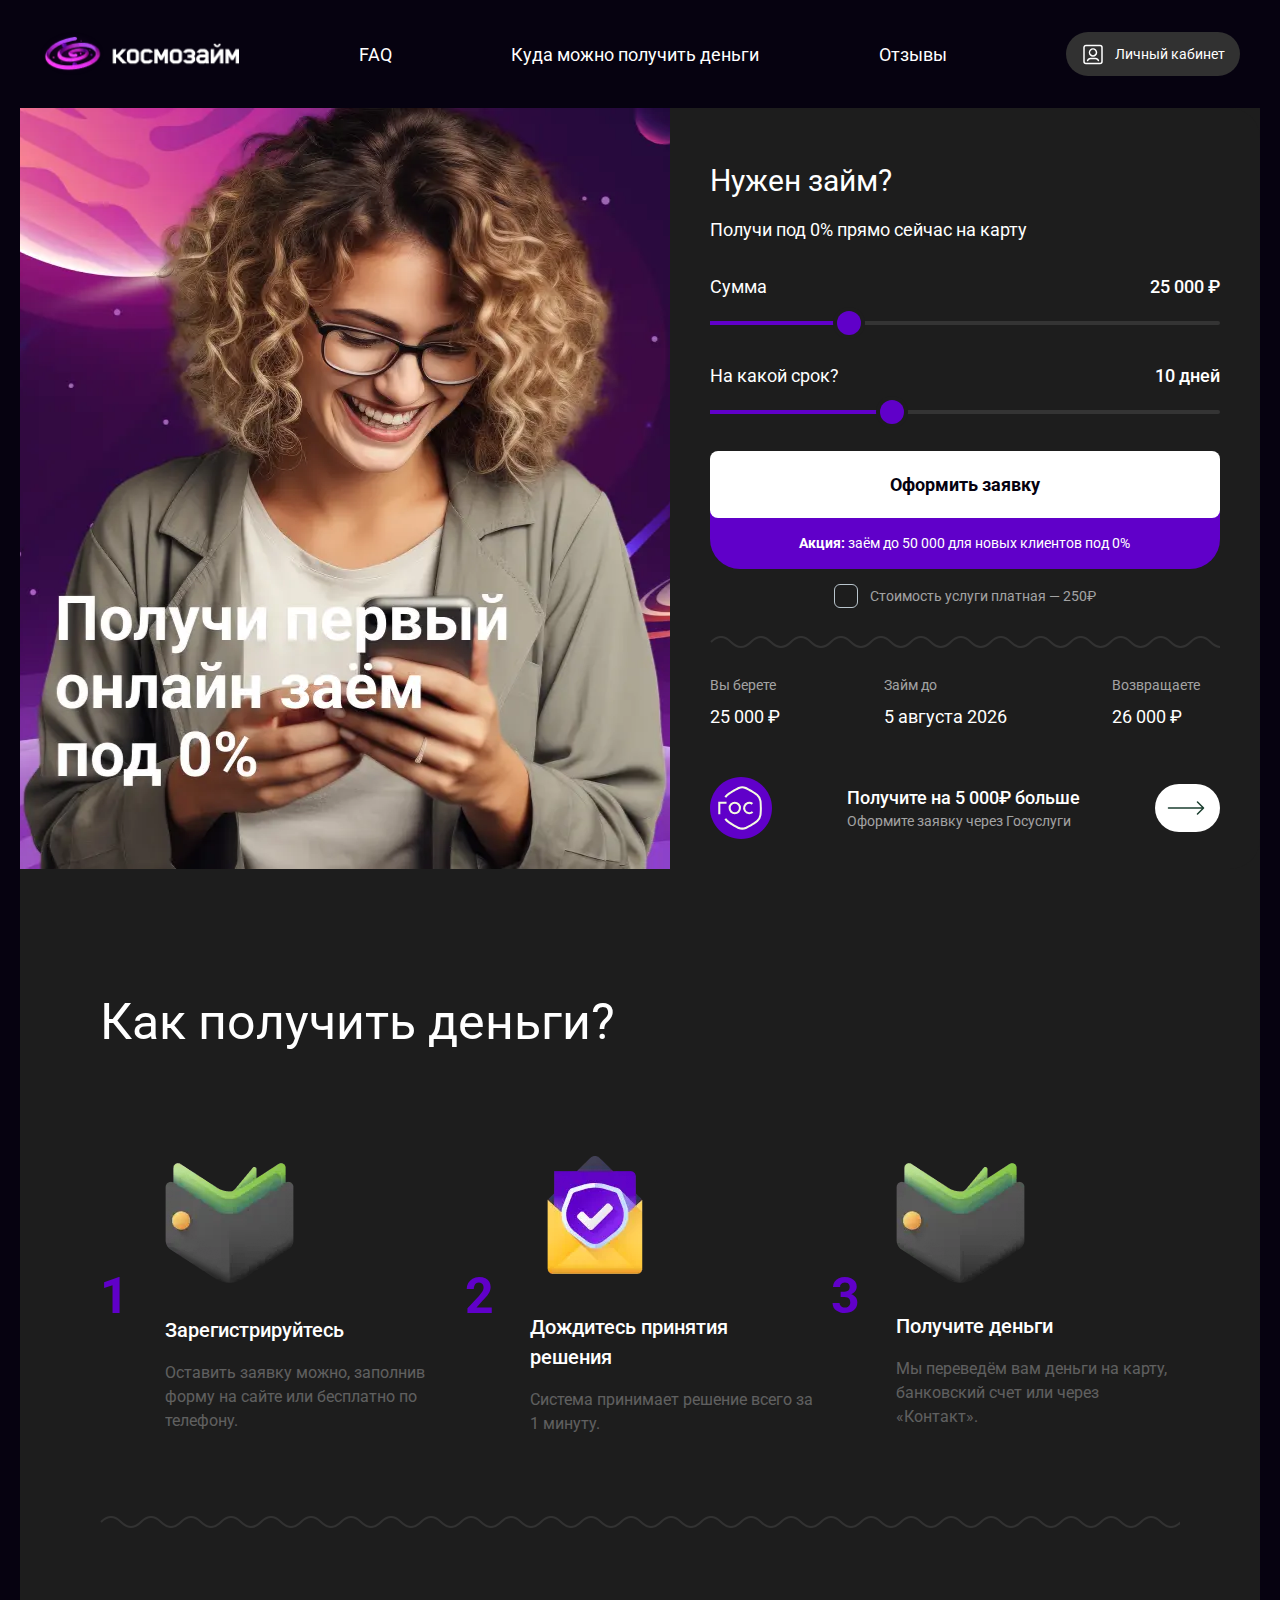
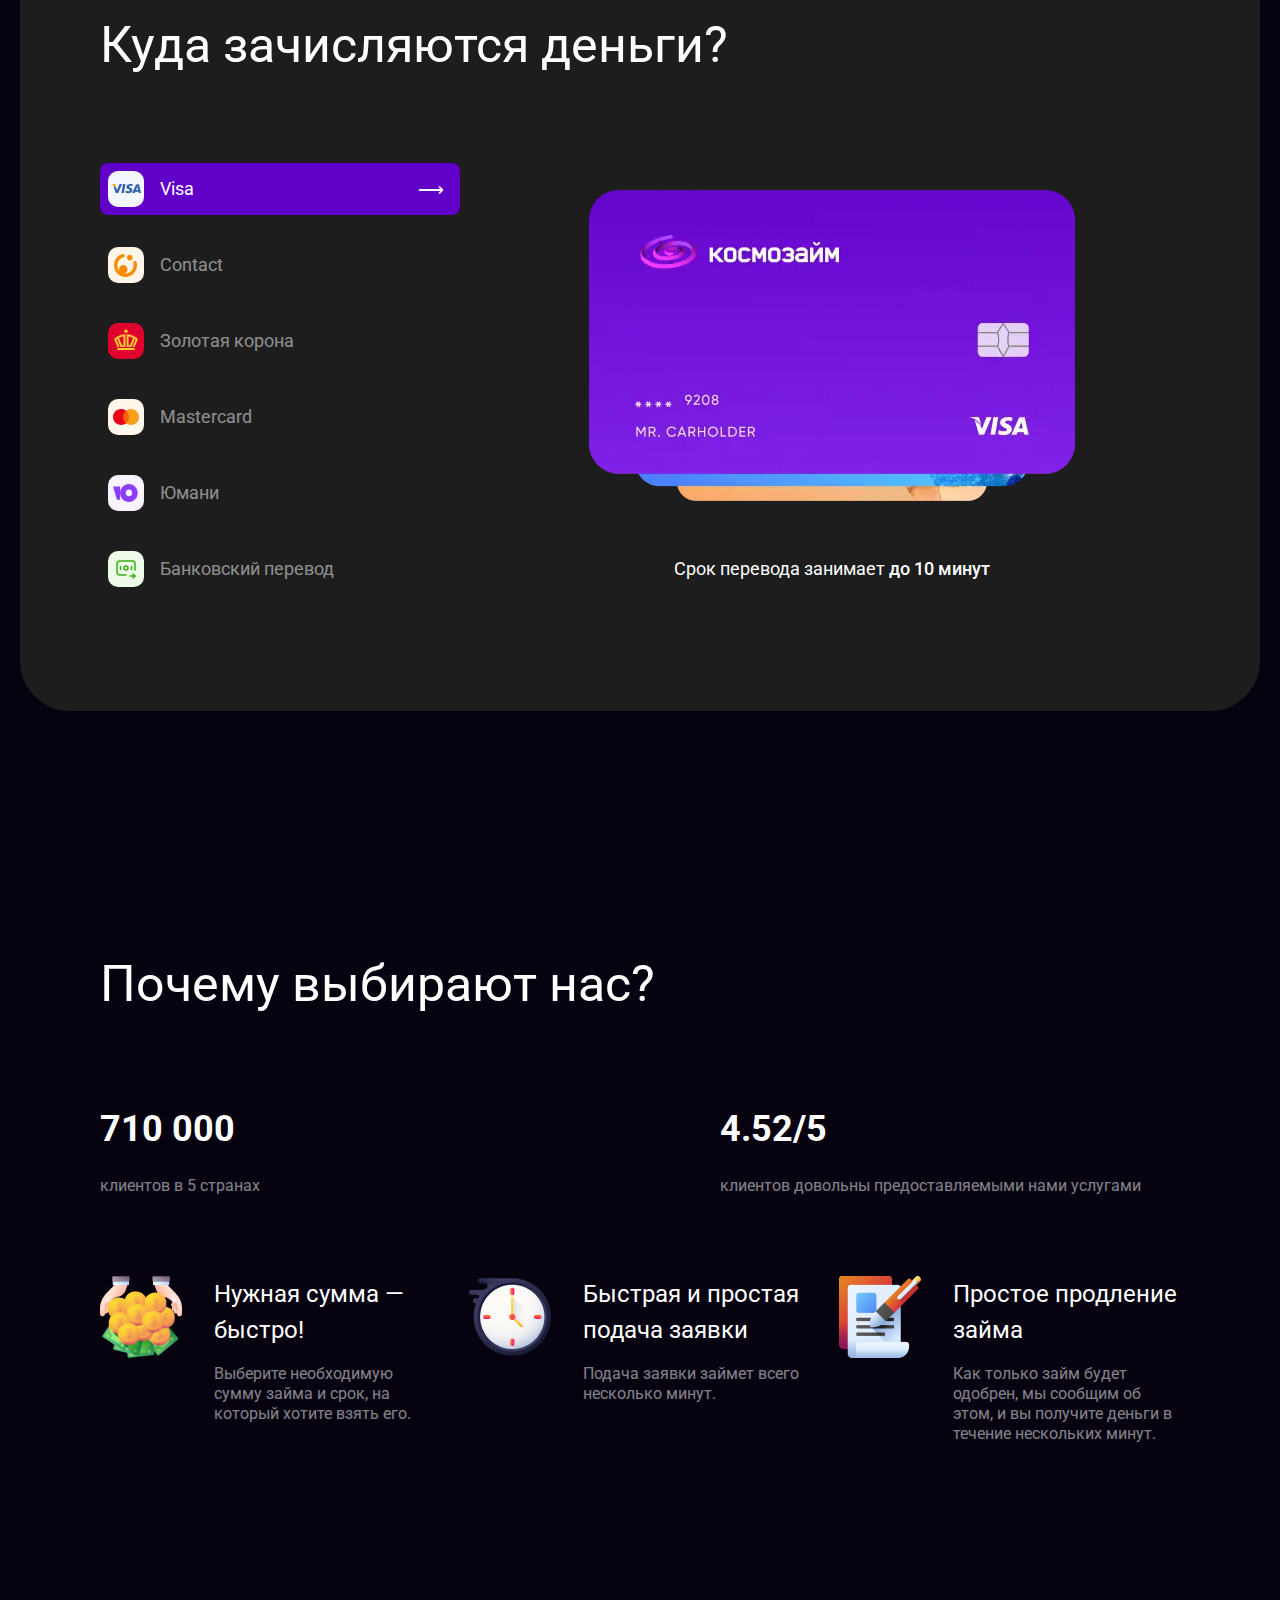
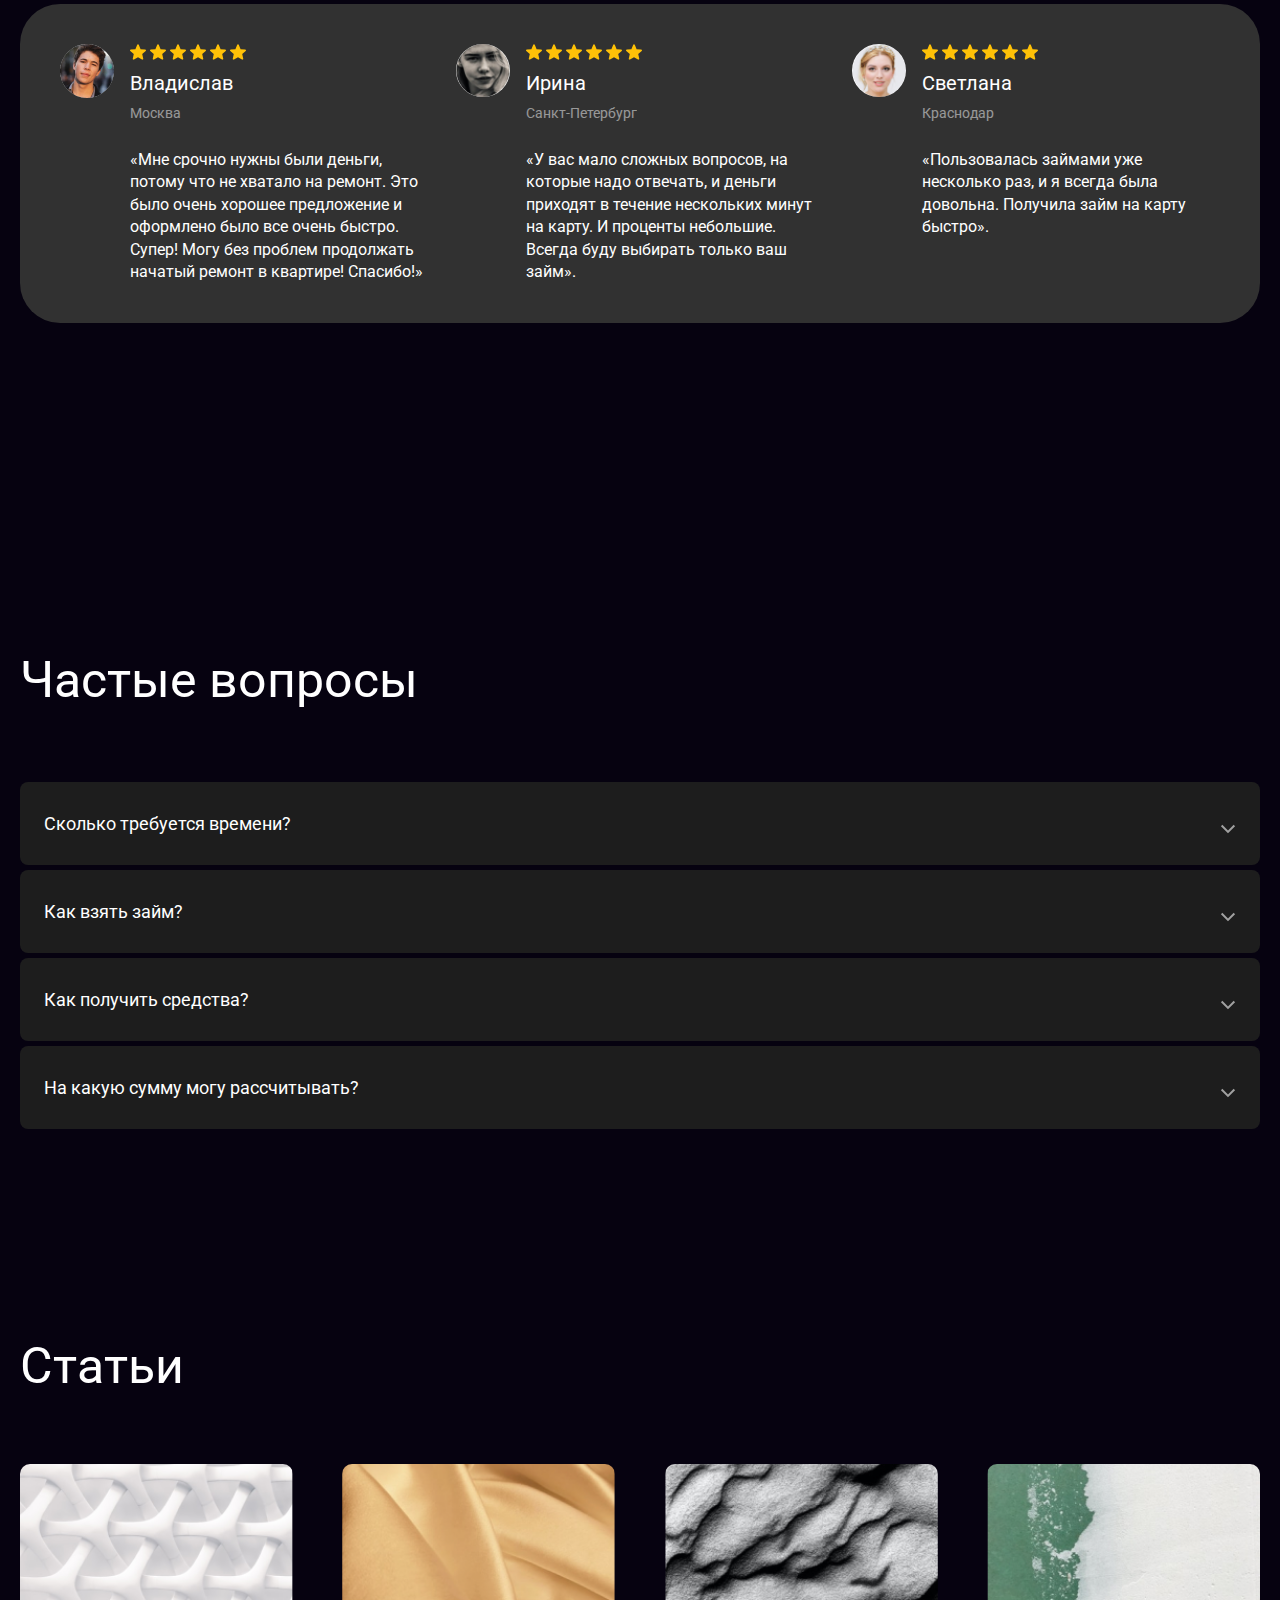
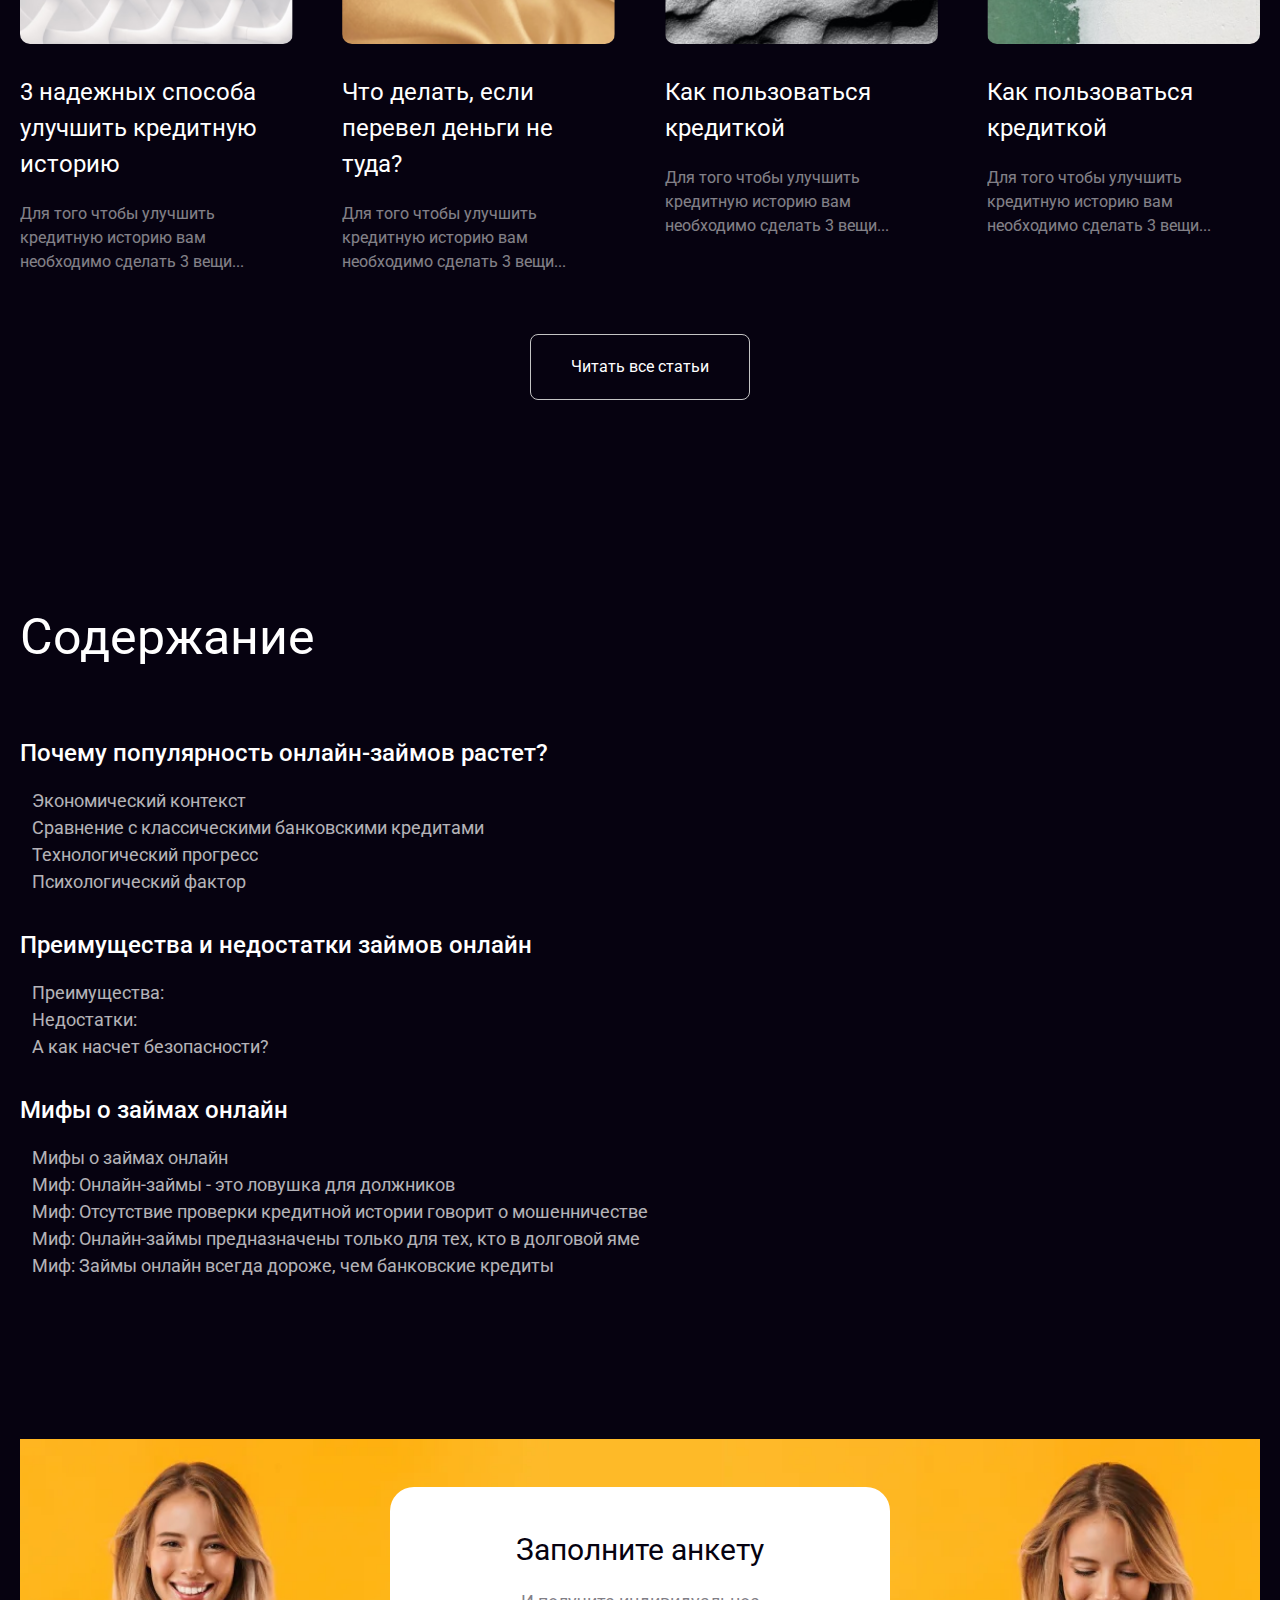
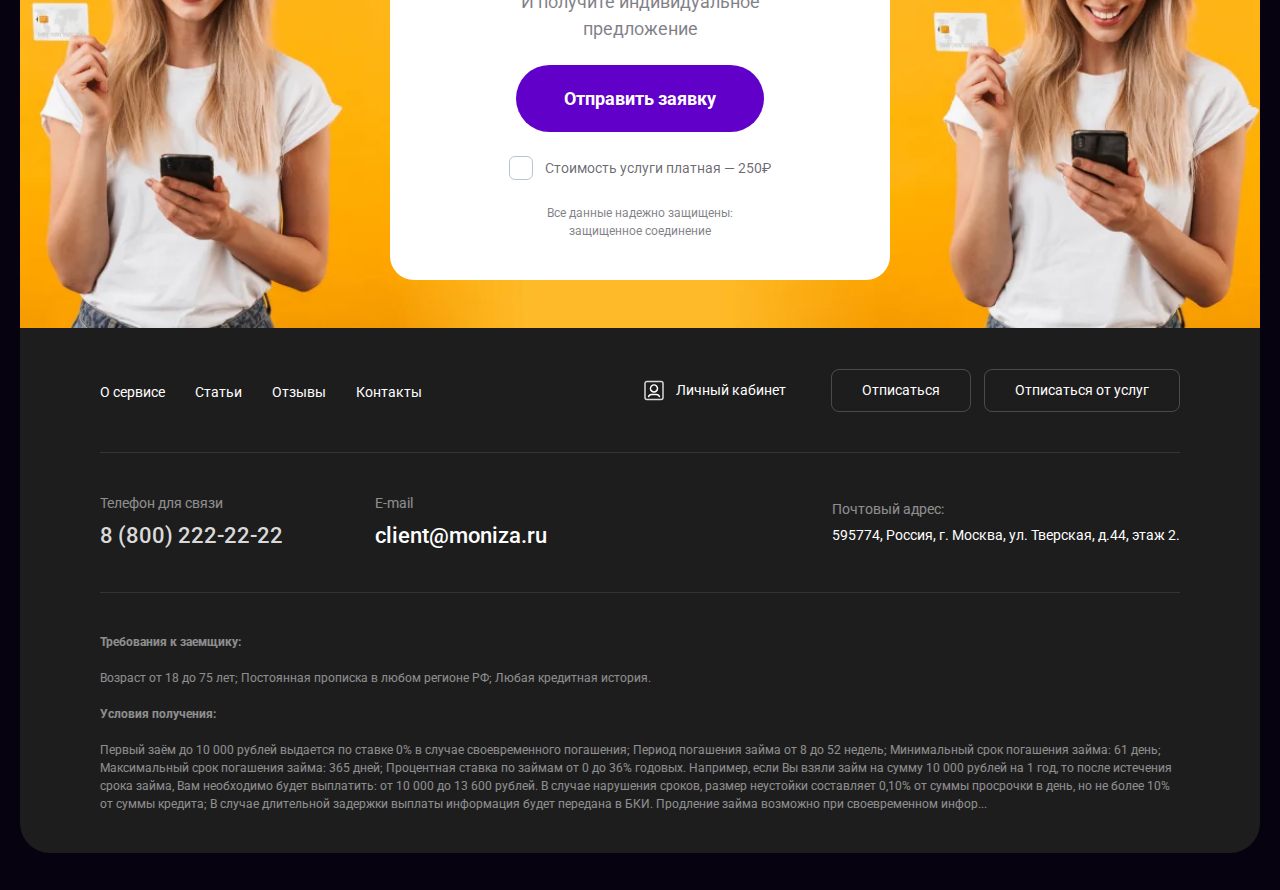
==== commit a480c73e: "Add files via upload" ====
--- a/index.html
+++ b/index.html
@@ -277,7 +277,7 @@
             <section class="feedback-block mb-[160px] book:mb-[130px] smaller:mb-[90px]">
                 <div class="flex bg-dark2 md:rounded-[40px] gap-7 flex-col lg:flex-row p-5 md:p-10 py-10 text-white">
                     <figure class="flex flex-nowrap place-items-start gap-4 flex-1">
-                        <img src="https://%D1%85%D0%BE%D1%80%D0%BE%D1%88%D0%B0%D1%8F-%D0%BC%D0%BE%D0%BD%D0%B5%D1%82%D0%B0.%D1%80%D1%84/why/feedback/photo_vladislav.jpg" alt="Владислав" title="Владислав" class="rounded-full w-[44px] md:w-[54px]">
+                        <img src="./assets/img/photovladislav.jpg" alt="Владислав" title="Владислав" class="rounded-full w-[44px] md:w-[54px]">
                         <figcaption>
                             <div class="flex">
                                 <svg width="16" height="16" viewBox="0 0 16 16" fill="none" xmlns="http://www.w3.org/2000/svg" class="mr-1">
@@ -305,7 +305,7 @@
                         </figcaption>
                     </figure>
                     <figure class="flex flex-nowrap place-items-start gap-4 flex-1">
-                        <img src="https://%D1%85%D0%BE%D1%80%D0%BE%D1%88%D0%B0%D1%8F-%D0%BC%D0%BE%D0%BD%D0%B5%D1%82%D0%B0.%D1%80%D1%84/why/feedback/photo_irina.jpg" alt="Ирина" title="Ирина" class="rounded-full w-[44px] md:w-[54px]">
+                        <img src="./assets/img/photoirina.jpg" alt="Ирина" title="Ирина" class="rounded-full w-[44px] md:w-[54px]">
                         <figcaption>
                             <div class="flex">
                                 <svg width="16" height="16" viewBox="0 0 16 16" fill="none" xmlns="http://www.w3.org/2000/svg" class="mr-1">
@@ -333,7 +333,7 @@
                         </figcaption>
                     </figure>
                     <figure class="flex flex-nowrap place-items-start gap-4 flex-1">
-                        <img src="https://%D1%85%D0%BE%D1%80%D0%BE%D1%88%D0%B0%D1%8F-%D0%BC%D0%BE%D0%BD%D0%B5%D1%82%D0%B0.%D1%80%D1%84/why/feedback/photo_svetlana.jpg" alt="Светлана" title="Светлана" class="rounded-full w-[44px] md:w-[54px]">
+                        <img src="./assets/img/photosvetlana.jpg" alt="Светлана" title="Светлана" class="rounded-full w-[44px] md:w-[54px]">
                         <figcaption>
                             <div class="flex">
                                 <svg width="16" height="16" viewBox="0 0 16 16" fill="none" xmlns="http://www.w3.org/2000/svg" class="mr-1">
@@ -588,4 +588,4 @@
         </div>
     </main>
 </body>
-</html>
+</html>